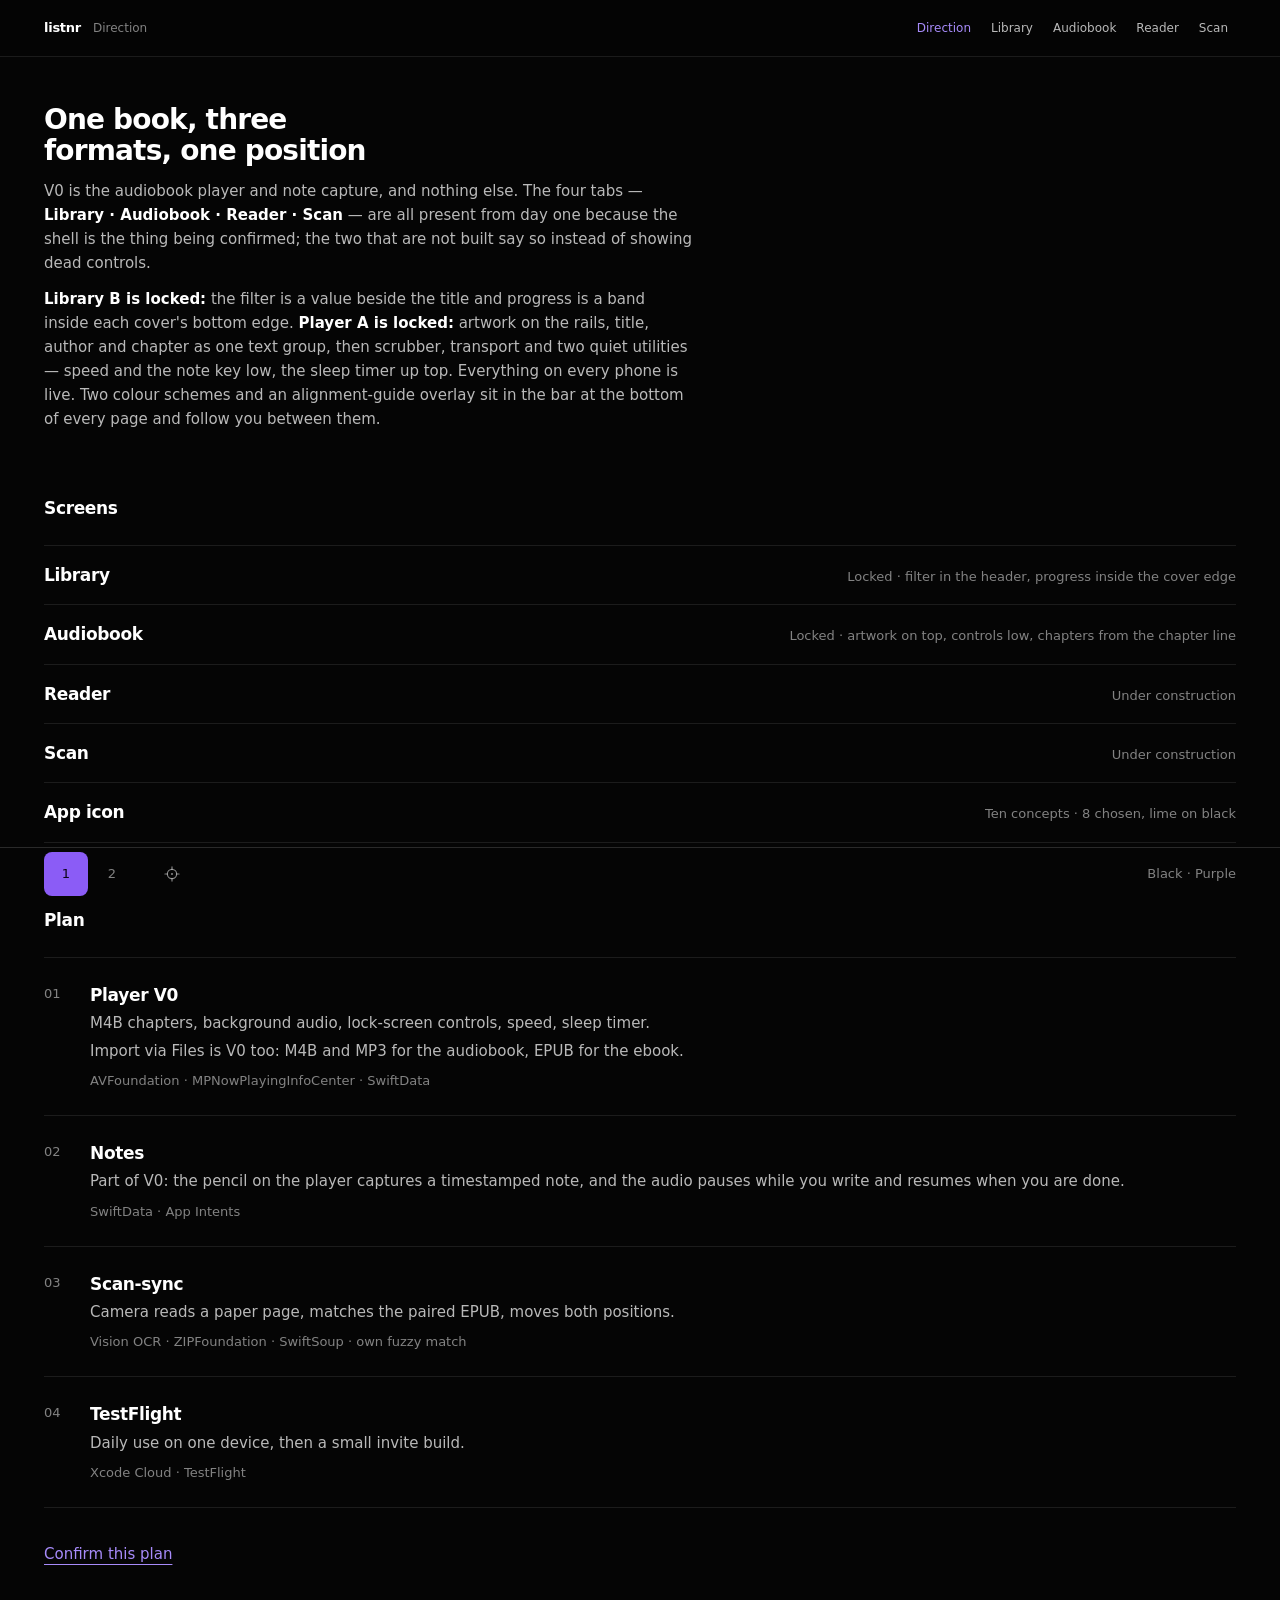
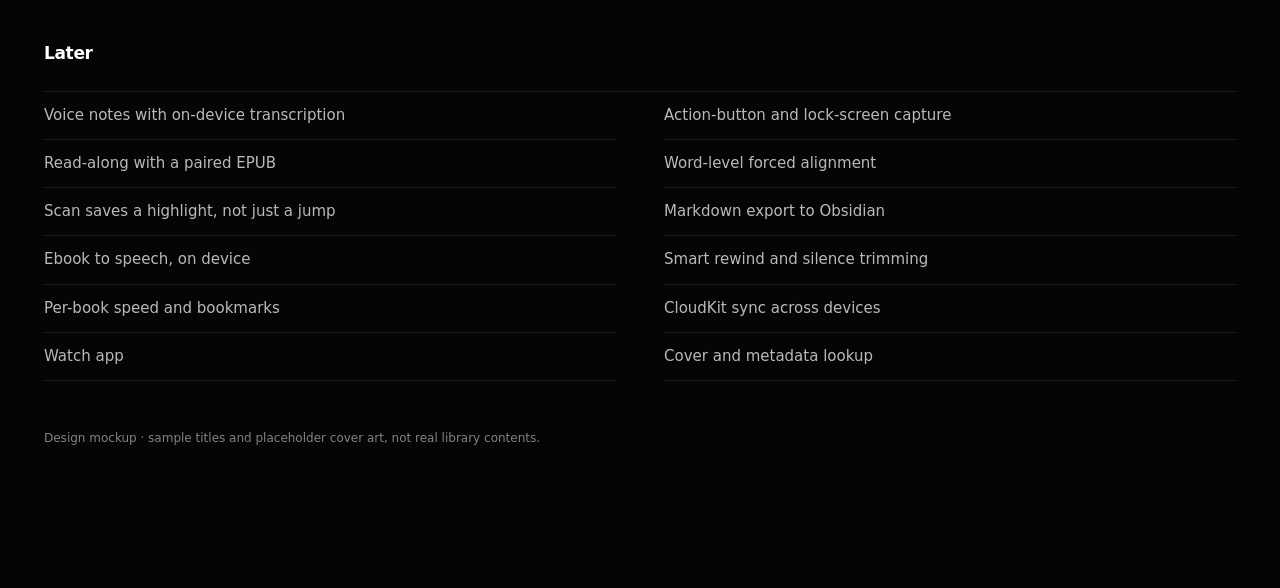
==== docs/mockups/index.html @ d5896418 "Merge pull request #3 from luisKisters/t3code/brainstorm-book-cover Add Listnr open-book app icon an" ====
<!DOCTYPE html>
<html lang="en" data-scheme="1" data-guides="0">
<head>
<meta charset="utf-8">
<meta name="viewport" content="width=device-width, initial-scale=1, viewport-fit=cover">
<meta name="theme-color" content="#050505">
<link rel="icon" href="favicon.svg">
<title>Listnr — Direction</title>
<link rel="stylesheet" href="kit.css">
</head>
<body>
<header class="pg-head"></header>

<div class="pg-intro">
  <h1>One book, three formats, one position</h1>
  <p>
    V0 is the audiobook player and note capture, and nothing else. The four tabs —
    <strong>Library · Audiobook · Reader · Scan</strong> — are all present from day one because the
    shell is the thing being confirmed; the two that are not built say so instead of showing dead
    controls.
  </p>
  <p>
    <strong>Library B is locked:</strong> the filter is a value beside the title and progress is a
    band inside each cover's bottom edge. <strong>Player A is locked:</strong> artwork on the rails,
    title, author and chapter as one text group, then scrubber, transport and two quiet utilities —
    speed and the note key low, the sleep timer up top.
    Everything on every phone is live. Two colour schemes and an alignment-guide overlay sit in the
    bar at the bottom of every page and follow you between them.
  </p>
</div>

<div class="pg-sect">
  <h2 class="pg-h">Screens</h2>
  <nav class="linklist">
    <a href="library.html"><b>Library</b><span>Locked · filter in the header, progress inside the cover edge</span></a>
    <a href="audiobook.html"><b>Audiobook</b><span>Locked · artwork on top, controls low, chapters from the chapter line</span></a>
    <a href="reader.html"><b>Reader</b><span>Under construction</span></a>
    <a href="scan.html"><b>Scan</b><span>Under construction</span></a>
    <a href="icon.html"><b>App icon</b><span>Ten concepts · 8 chosen, lime on black</span></a>
  </nav>
</div>

<div class="pg-sect">
  <h2 class="pg-h">Plan</h2>
  <ol class="plan">
    <li><span class="n">01</span><div>
      <h3>Player V0</h3>
      <p>M4B chapters, background audio, lock-screen controls, speed, sleep timer.</p>
      <p>Import via Files is V0 too: M4B and MP3 for the audiobook, EPUB for the ebook.</p>
      <p class="k">AVFoundation · MPNowPlayingInfoCenter · SwiftData</p>
    </div></li>
    <li><span class="n">02</span><div>
      <h3>Notes</h3>
      <p>Part of V0: the pencil on the player captures a timestamped note, and the audio pauses while you write and resumes when you are done.</p>
      <p class="k">SwiftData · App Intents</p>
    </div></li>
    <li><span class="n">03</span><div>
      <h3>Scan-sync</h3>
      <p>Camera reads a paper page, matches the paired EPUB, moves both positions.</p>
      <p class="k">Vision OCR · ZIPFoundation · SwiftSoup · own fuzzy match</p>
    </div></li>
    <li><span class="n">04</span><div>
      <h3>TestFlight</h3>
      <p>Daily use on one device, then a small invite build.</p>
      <p class="k">Xcode Cloud · TestFlight</p>
    </div></li>
  </ol>
  <p style="margin-top:24px"><button class="quiet-act" type="button" id="confirm" aria-pressed="false"><span>Confirm this plan</span></button></p>
</div>

<div class="pg-sect">
  <h2 class="pg-h">Later</h2>
  <ul class="later">
    <li>Voice notes with on-device transcription</li>
    <li>Action-button and lock-screen capture</li>
    <li>Read-along with a paired EPUB</li>
    <li>Word-level forced alignment</li>
    <li>Scan saves a highlight, not just a jump</li>
    <li>Markdown export to Obsidian</li>
    <li>Ebook to speech, on device</li>
    <li>Smart rewind and silence trimming</li>
    <li>Per-book speed and bookmarks</li>
    <li>CloudKit sync across devices</li>
    <li>Watch app</li>
    <li>Cover and metadata lookup</li>
  </ul>
</div>

<p class="colophon">Design mockup · sample titles and placeholder cover art, not real library contents.</p>

<script src="app.js"></script>
<script>
AB.chrome('index.html', 'Direction');
(function () {
  var btn = document.getElementById('confirm');
  btn.addEventListener('click', function () {
    if (btn.getAttribute('aria-pressed') === 'true') return;
    btn.setAttribute('aria-pressed', 'true');
    btn.innerHTML = AB.IC.check + '<span>Plan confirmed</span>';
  });
})();
</script>
</body>
</html>
---- docs/mockups/kit.css ----
/* ═══════════════════════════════════════════════════════════════════════════
   LISTNR · shared kit for the locked design
   ---------------------------------------------------------------------------
   THREE RULES THIS SET IS BUILT ON

   1. ONE INSET. Everything inside a phone starts at --ins and ends at --ins.
      A row, a cover, a scrubber, a tab bar: same two vertical rails. Turn the
      guides on and any element that misses them is a bug, not a style.

   2. NOTHING IS BOXED. No badges, no pills, no caption labels. Metadata is
      plain text at the quiet ink level. Emphasis comes from weight and colour,
      never from a container.

   3. COLOUR IS ONE VARIABLE. Two numbered schemes resolve through the same
      variable set; nothing below hard-codes a colour except the guide red,
      which is a development overlay and never ships.
   ═══════════════════════════════════════════════════════════════════════════ */

/* ---- 1 · BLACK · PURPLE (default) ---------------------------------------- */
html[data-scheme="1"]{
  --bg:#050505; --raise:#0d0d0d; --raise-2:#161418;
  --ink:#ffffff; --ink-2:rgba(255,255,255,.72); --ink-3:rgba(255,255,255,.50);
  --line:rgba(255,255,255,.15); --line-2:rgba(255,255,255,.09);
  --accent:#8b5cf6; --on-accent:#0c0518; --accent-ink:#a78bfa;
  --cov-1:#1c1730; --cov-2:#241f2c; --cov-3:#14131b; --cov-4:#2a2438; --cov-5:#1e1b23;
  --scheme-name:"Black · Purple";
}
/* ---- 2 · BLACK · NEON GREEN ---------------------------------------------- */
html[data-scheme="2"]{
  --bg:#050505; --raise:#0d0d0d; --raise-2:#151515;
  --ink:#ffffff; --ink-2:rgba(255,255,255,.72); --ink-3:rgba(255,255,255,.50);
  --line:rgba(255,255,255,.15); --line-2:rgba(255,255,255,.09);
  --accent:#2bff3e; --on-accent:#031306; --accent-ink:#2bff3e;
  --cov-1:#151a15; --cov-2:#1d1f1c; --cov-3:#121412; --cov-4:#232522; --cov-5:#1a1c19;
  --scheme-name:"Black · Neon";
}

:root{
  /* spacing scale — the player's rhythm is built from these and nothing else */
  --s1:4px; --s2:8px; --s3:12px; --s4:16px; --s5:24px;
  --s6:32px; --s7:48px; --s8:64px;
  /* type scale */
  --t-xs:12px; --t-sm:13px; --t-md:15px; --t-lg:17px; --t-xl:21px; --t-2xl:28px;

  --ui:-apple-system,BlinkMacSystemFont,'SF Pro Text',system-ui,'Helvetica Neue',sans-serif;
  --gut:clamp(16px,4vw,44px);
  --bar:52px;

  /* ---- the rails ---- */
  --ins:20px;          /* the one horizontal inset inside every phone   */
  --cov:64px;          /* THE cover column — one width for every row    */
  --tab-h:50px;        /* tab bar                                       */
  --home-h:12px;       /* home indicator strip                          */

  --guide:rgba(255,64,64,.62);
  --guide-2:rgba(255,64,64,.34);
}

*,*::before,*::after{box-sizing:border-box;}

html{
  background:var(--bg);
  -webkit-text-size-adjust:100%;
  scrollbar-color:var(--line) var(--bg);
  transition:background 180ms linear;
}
::selection{background:var(--accent);color:var(--on-accent);}
::-webkit-scrollbar{width:10px;height:10px;}
::-webkit-scrollbar-track{background:var(--bg);}
::-webkit-scrollbar-thumb{background:var(--line);border-radius:6px;}

body{
  margin:0;
  font-family:var(--ui);
  font-size:var(--t-md);
  line-height:1.55;
  color:var(--ink);
  background:var(--bg);
  -webkit-font-smoothing:antialiased;
  overflow-x:hidden;
  padding-bottom:calc(var(--bar) + env(safe-area-inset-bottom) + var(--s5));
}

h1,h2,h3,p,ul,ol{margin:0;}
ul,ol{padding:0;list-style:none;}

:where(a,button,input):focus-visible{
  outline:2px solid var(--accent-ink);
  outline-offset:3px;
  border-radius:2px;
}

/* ═══ PAGE CHROME ═════════════════════════════════════════════════════════ */

.pg-head{
  position:sticky;top:0;z-index:60;
  display:flex;align-items:baseline;gap:var(--s3);flex-wrap:wrap;
  padding:var(--s3) var(--gut);
  background:rgba(5,5,5,.9);
  backdrop-filter:blur(18px);
  border-bottom:1px solid var(--line-2);
}
.pg-head__brand{font-size:var(--t-sm);font-weight:600;letter-spacing:-.02em;}
.pg-head__note{font-size:var(--t-xs);color:var(--ink-3);}
.pg-head__nav{display:flex;gap:var(--s1);flex-wrap:wrap;margin-left:auto;}
.pg-head__nav a{
  font-size:var(--t-xs);color:var(--ink-2);text-decoration:none;
  padding:6px 8px;border-radius:7px;min-height:32px;
  display:inline-flex;align-items:center;
  transition:color 160ms ease,background 160ms ease;
}
.pg-head__nav a:hover{color:var(--ink);background:var(--raise);}
.pg-head__nav a[aria-current="page"]{color:var(--accent-ink);}

.pg-intro{max-width:1400px;margin:0 auto;padding:var(--s7) var(--gut) 0;}
.pg-intro h1{font-size:var(--t-2xl);font-weight:600;letter-spacing:-.03em;line-height:1.1;text-wrap:balance;max-width:20ch;}
.pg-intro p{font-size:var(--t-md);line-height:1.6;color:var(--ink-2);max-width:68ch;margin-top:var(--s3);}
.pg-intro p strong{color:var(--ink);font-weight:600;}
.pg-intro code{font-size:var(--t-sm);color:var(--accent-ink);}

.pg-sect{max-width:1400px;margin:0 auto;padding:var(--s8) var(--gut) 0;}
.pg-sect:last-child{padding-bottom:var(--s8);}
.pg-h{font-size:var(--t-lg);font-weight:600;letter-spacing:-.02em;margin-bottom:var(--s3);}

/* the panel row — reader and scan still show a labelled phone */
.pg-row{display:flex;flex-wrap:wrap;gap:var(--s7) var(--s6);margin-top:var(--s5);align-items:flex-start;}
.pg-var{flex:1 1 380px;min-width:0;max-width:430px;display:flex;flex-direction:column;gap:var(--s3);}
.pg-var__head{display:flex;align-items:baseline;gap:var(--s2);}
.pg-var__name{font-size:var(--t-md);font-weight:600;letter-spacing:-.015em;}
.pg-var__why{font-size:var(--t-sm);line-height:1.6;color:var(--ink-2);}
.pg-var__why b{color:var(--ink);font-weight:600;}

/* the locked screens show one phone, centred, and nothing beside it */
.pg-one{max-width:430px;margin:var(--s7) auto 0;}

/* ═══ THE PHONE ═══════════════════════════════════════════════════════════ */

/* the frame's height comes from its aspect ratio alone: the screen is
   absolutely placed inside it, so nothing the app renders can stretch it and
   every internal flex column gets a definite height to scroll inside. */
.phone{
  position:relative;width:100%;max-width:390px;margin-inline:auto;aspect-ratio:390/844;
  border:1px solid var(--line);border-radius:38px;
  background:var(--raise);
  transition:background 180ms linear,border-color 180ms linear;
}
.ios{
  position:absolute;inset:6px;border-radius:32px;
  background:var(--bg);overflow:hidden;
  color:var(--ink);display:flex;flex-direction:column;
  font-size:15px;line-height:1.35;
  container-type:size;
  -webkit-user-select:none;user-select:none;
  transition:background 180ms linear;
}
.ios button{font:inherit;color:inherit;background:none;border:0;padding:0;cursor:pointer;text-align:left;}
.ios [hidden]{display:none!important;}

.notch{position:absolute;top:8px;left:50%;transform:translateX(-50%);
  width:96px;height:22px;border-radius:13px;background:var(--raise-2);z-index:3;}
.stat{position:absolute;top:13px;left:var(--ins);right:var(--ins);z-index:3;
  display:flex;align-items:center;justify-content:space-between;}
.stat b{font-size:13px;font-weight:600;font-variant-numeric:tabular-nums;letter-spacing:-.01em;}
.stat i{display:block;width:15px;height:15px;color:var(--ink-2);}
.stat span{display:flex;align-items:center;gap:5px;}
.stat svg{width:15px;height:15px;display:block;}

.screen{
  flex:1;min-height:0;display:flex;flex-direction:column;
  padding:46px var(--ins) 0;overflow:hidden;
}

.scroll{flex:1;min-height:0;overflow-y:auto;overscroll-behavior:contain;-webkit-overflow-scrolling:touch;}
.scroll::-webkit-scrollbar{width:0;}

.tabbar{
  flex:none;display:flex;align-items:stretch;
  height:var(--tab-h);margin-inline:var(--ins);
  border-top:1px solid var(--line-2);
}
.tabbar button{
  flex:1 1 0;min-width:0;display:flex;align-items:center;justify-content:center;
  color:var(--ink-3);transition:color 160ms ease;
}
.tabbar button:hover{color:var(--ink-2);}
.tabbar button[aria-current="true"]{color:var(--accent-ink);}
.tabbar svg{width:23px;height:23px;display:block;}
.homebar{flex:none;height:var(--home-h);display:flex;align-items:center;justify-content:center;}
.homebar i{display:block;width:112px;height:4px;border-radius:2px;background:var(--line);}

/* ═══ IN-PHONE PARTS ══════════════════════════════════════════════════════ */

.h1{font-size:30px;font-weight:700;letter-spacing:-.035em;line-height:1.06;flex:none;}
.titlerow{display:flex;align-items:center;justify-content:space-between;gap:var(--s3);flex:none;}

.search{
  margin-top:var(--s3);flex:none;height:36px;border-radius:9px;
  background:var(--raise-2);display:flex;align-items:center;gap:7px;padding-inline:9px;
  transition:background 180ms linear;
}
.search svg{width:15px;height:15px;color:var(--ink-3);flex:none;}
.search input{
  font:inherit;font-size:14px;color:var(--ink);background:none;border:0;outline:none;
  min-width:0;flex:1;padding:0;-webkit-user-select:text;user-select:text;
  caret-color:var(--accent-ink);
}
.search input::placeholder{color:var(--ink-3);}

.sect{
  font-size:11px;font-weight:600;letter-spacing:.1em;text-transform:uppercase;
  color:var(--ink-3);margin-top:var(--s5);margin-bottom:var(--s1);flex:none;
}

/* header dropdown: a value plus a caret, nothing drawn around it */
.drop{display:inline-flex;align-items:center;gap:5px;font-size:14px;color:var(--ink-2);
  min-height:34px;transition:color 160ms ease;}
.drop:hover{color:var(--ink);}
.drop svg{width:12px;height:12px;display:block;}
.drop[aria-expanded="true"]{color:var(--ink);}
/* the filter value keeps its place; the one action ends on the right rail */
.titlerow__acts{display:flex;align-items:center;gap:var(--s1);flex:none;}
.ios .add{display:flex;align-items:center;justify-content:flex-end;
  width:44px;height:44px;margin-block:-5px;padding-right:12px;margin-right:-12px;
  color:var(--ink-2);transition:color 160ms ease;}
.ios .add:hover{color:var(--ink);}
.ios .add[aria-expanded="true"]{color:var(--accent-ink);}
.add svg{width:20px;height:20px;display:block;}

.menu{flex:none;margin-top:var(--s2);border-top:1px solid var(--line-2);}
.menu button{
  display:flex;align-items:center;justify-content:space-between;width:100%;
  font-size:14px;color:var(--ink-2);min-height:40px;
  border-bottom:1px solid var(--line-2);
  transition:color 160ms ease;
}
.menu button:hover{color:var(--ink);}
.menu button[aria-pressed="true"]{color:var(--ink);font-weight:600;}
.menu svg{width:14px;height:14px;flex:none;color:var(--accent-ink);}

/* ---- covers ---- */
.cover{position:relative;flex:none;aspect-ratio:1;border-radius:10px;overflow:hidden;
  background:var(--cov-1);border:1px solid var(--line-2);}
.cover.c1{background:var(--cov-1);} .cover.c2{background:var(--cov-2);}
.cover.c3{background:var(--cov-3);} .cover.c4{background:var(--cov-4);}
.cover.c5{background:var(--cov-5);}
.cover img{display:block;width:100%;height:100%;object-fit:cover;border-radius:inherit;}
/* the progress line rides inside the cover's own bottom edge */
.cover .inline-p{position:absolute;left:0;right:0;bottom:0;height:5px;
  box-sizing:border-box;border-top:1px solid var(--ink-3);background:rgba(0,0,0,.62);}
.cover .inline-p i{position:absolute;inset:0 auto 0 0;background:var(--accent);}

/* ---- resume row ---- */
.ios .now{display:grid;grid-template-columns:var(--cov) minmax(0,1fr);
  column-gap:14px;width:100%;flex:none;padding:var(--s3) 0;}
.now .cover{width:var(--cov);height:var(--cov);}
.now-x{min-width:0;display:flex;flex-direction:column;justify-content:center;}
.now-t{display:block;font-size:16px;font-weight:600;letter-spacing:-.015em;line-height:20px;
  white-space:nowrap;overflow:hidden;text-overflow:ellipsis;}
.now-a{display:block;font-size:12px;color:var(--ink-2);line-height:16px;
  white-space:nowrap;overflow:hidden;text-overflow:ellipsis;}
.now-m{display:flex;justify-content:space-between;gap:var(--s2);font-size:11.5px;color:var(--ink-3);
  margin-top:6px;font-variant-numeric:tabular-nums;}

/* ---- list rows ---- */
/* `.ios button{padding:0}` is more specific than a bare class, so the row's
   own breathing room has to be claimed at the same weight */
.ios .book{
  display:grid;grid-template-columns:var(--cov) minmax(0,1fr);
  column-gap:14px;width:100%;padding:var(--s3) 0;
  transition:opacity 160ms ease;
}
.book .cover{width:var(--cov);height:var(--cov);}
.book-x{min-width:0;align-self:center;display:block;}
.book-t{display:block;font-size:14px;font-weight:600;letter-spacing:-.01em;line-height:18px;
  white-space:nowrap;overflow:hidden;text-overflow:ellipsis;}
.book-a{display:block;font-size:12px;color:var(--ink-2);line-height:16px;
  white-space:nowrap;overflow:hidden;text-overflow:ellipsis;}
.book-f{display:block;font-size:11.5px;color:var(--ink-3);line-height:16px;margin-top:var(--s1);
  font-variant-numeric:tabular-nums;white-space:nowrap;overflow:hidden;text-overflow:ellipsis;}
.book[data-state="new"]{opacity:.66;}

.empty{font-size:13px;color:var(--ink-3);padding-block:18px;}

/* ═══ THE PLAYER ══════════════════════════════════════════════════════════
   Five groups down the screen, separated by the scale and nothing else:

     pl-top        the way out, what this book is, and the sleep timer
     --s5          ────────────────────────────────────
     pl-cover      artwork, inset rail to inset rail
     --s6          ────────────────────────────────────
     pl-id         title / author / chapter, one tight text group
     gap (≥ --s6)  the flexible air that pushes the controls low
     timeline      scrubber, elapsed left and remaining right
     --s5          ────────────────────────────────────
     transport     prev · 15 · play · 30 · next
     --s6          ────────────────────────────────────
     util          1.0× and the note key, on the rails
     --s5          ──────────────────────── to the tab bar
   ═════════════════════════════════════════════════════════════════════════ */

.screen--player{padding-bottom:var(--s5);}

.pl-top{display:grid;grid-template-columns:1fr auto 1fr;align-items:center;
  flex:none;color:var(--ink-2);height:32px;}
.pl-top button{display:flex;align-items:center;height:44px;margin-block:-6px;
  transition:color 160ms ease;}
.pl-top button:hover{color:var(--ink);}
.pl-top svg{width:20px;height:20px;display:block;}
/* the two keys sit on the rails: the tap target overhangs, the negative margin
   gives it back, so the glyph edge lands on the inset itself. Scoped through
   `.ios` because `.ios button{padding:0}` outranks a bare class. */
.ios .pl-back{justify-self:start;justify-content:center;width:44px;margin-inline:-13px;}
.ios .pl-sleep{justify-self:end;justify-content:flex-end;gap:6px;
  min-width:44px;padding-right:12px;margin-right:-13px;}
/* minutes left, and the note count: numbers, never badges — the same quiet ink
   as any other metadata on the screen */
.pl-sleep .n,.u-note .n{font-size:12px;line-height:1;color:var(--ink-3);
  font-variant-numeric:tabular-nums;transition:color 160ms ease;}
.pl-sleep:hover .n,.u-note:hover .n{color:var(--ink-2);}
.pl-top .pl-top__c{justify-self:center;text-align:center;
  font-size:11px;letter-spacing:.1em;text-transform:uppercase;color:var(--ink-3);
  min-width:0;overflow:hidden;text-overflow:ellipsis;white-space:nowrap;}

/* the big cover spans inset to inset, so its edges are the rails */
.pl-cover{width:100%;border-radius:12px;margin-top:var(--s5);flex:0 1 auto;min-height:0;}
/* the artwork is dimmed with a scrim so light covers never glare at night;
   the identity text stays outside the image */
.pl-cover .scrim{position:absolute;inset:0;border-radius:inherit;background:
  linear-gradient(180deg, rgba(5,5,5,.20) 0%, rgba(5,5,5,.02) 34%, rgba(5,5,5,.42) 100%);}

/* ---- chapter wheel: the iOS time-picker drum, in the cover's exact box ---- */
.wheelbox{flex:0 1 auto;min-height:0;position:relative;width:100%;aspect-ratio:1;margin-top:var(--s5);
  border-radius:12px;overflow:hidden;border:1px solid var(--line-2);background:var(--raise);}
.wheel{height:100%;overflow-y:auto;overscroll-behavior:contain;scroll-snap-type:y mandatory;
  -webkit-mask-image:linear-gradient(180deg,transparent 0,#000 30%,#000 70%,transparent 100%);
          mask-image:linear-gradient(180deg,transparent 0,#000 30%,#000 70%,transparent 100%);}
.wheel::before,.wheel::after{content:"";display:block;height:calc(50% - 18px);}
.wheel button{display:flex;align-items:center;justify-content:center;width:100%;height:36px;
  scroll-snap-align:center;font-size:16px;color:var(--ink-3);
  padding-inline:var(--s4);white-space:nowrap;overflow:hidden;text-overflow:ellipsis;
  transition:color 120ms ease;}
.wheel button:hover{color:var(--ink-2);}
.wheel button[aria-current="true"]{color:var(--ink);font-weight:600;}
.wheel-sel{position:absolute;left:var(--s3);right:var(--s3);top:50%;height:36px;transform:translateY(-50%);
  border-top:1px solid var(--line-2);border-bottom:1px solid var(--line-2);pointer-events:none;}

/* ---- identity: title, author, chapter — one text group, tight inside ----- */
.pl-id{flex:none;margin-top:var(--s6);}
.pl-t{font-size:21px;font-weight:700;letter-spacing:-.03em;line-height:1.2;
  display:-webkit-box;-webkit-line-clamp:2;-webkit-box-orient:vertical;overflow:hidden;}
.pl-a{font-size:13px;color:var(--ink-2);line-height:1.35;margin-top:var(--s1);
  white-space:nowrap;overflow:hidden;text-overflow:ellipsis;}
/* the one place chapters open from */
.pl-ch{display:block;width:100%;font-size:13px;font-weight:500;color:var(--ink);line-height:1.35;
  margin-top:var(--s2);white-space:nowrap;overflow:hidden;text-overflow:ellipsis;
  transition:color 160ms ease;}
.pl-ch:hover{color:var(--accent-ink);}
.pl-ch[aria-expanded="true"]{color:var(--accent-ink);}

/* the one flexible spacer: it holds the controls at the bottom of the thumb.
   It grows into whatever is left and gives its room back before anything else
   has to, so the sleep sheet and a short frame both land inside the screen. */
.gap{display:block;flex:1 1 var(--s6);min-height:var(--s6);}

.timeline{height:22px;position:relative;flex:none;display:flex;align-items:center;
  cursor:pointer;touch-action:none;}
.tl-track{position:absolute;left:0;right:0;top:10px;height:2px;border-radius:1px;background:var(--line-2);}
.tl-fill{position:absolute;left:0;top:10px;height:2px;border-radius:1px;background:var(--accent-ink);}
.tl-knob{position:absolute;top:11px;width:10px;height:10px;margin:-5px 0 0 -5px;border-radius:50%;
  background:var(--accent-ink);}
/* one quiet line: elapsed on the left rail, remaining on the right */
.times{display:flex;align-items:baseline;justify-content:space-between;gap:var(--s2);
  font-size:11.5px;color:var(--ink-3);margin-top:var(--s1);font-variant-numeric:tabular-nums;}

.transport{display:flex;align-items:center;justify-content:space-between;flex:none;
  color:var(--ink-2);margin-top:var(--s5);}
.transport button{flex:1 1 0;min-width:0;max-width:56px;height:48px;
  display:flex;align-items:center;justify-content:center;transition:color 160ms ease;}
.transport button:hover{color:var(--ink);}
.transport svg{width:25px;height:25px;display:block;}
.transport .skip svg{width:21px;height:21px;}
.transport .play{flex:0 0 64px;max-width:64px;width:64px;height:64px;border-radius:50%;
  background:var(--accent);color:var(--on-accent);
  transition:opacity 160ms ease,background 180ms linear;}
.transport .play:hover{opacity:.88;color:var(--on-accent);}
.transport .play svg{width:26px;height:26px;}

/* two quiet utilities, one on each rail. No word labels: the value is the label.
   The note key is here, not up top: this is where the thumb already rests. */
.util{display:flex;align-items:center;justify-content:space-between;flex:none;
  color:var(--ink-2);margin-top:var(--s6);}
.util button{display:flex;align-items:center;justify-content:center;gap:6px;
  min-width:44px;height:44px;margin-block:-6px;transition:color 160ms ease;}
.util button:first-child{justify-content:flex-start;margin-left:-10px;padding-left:10px;}
.util button:last-child{justify-content:flex-end;margin-right:-10px;padding-right:10px;}
.util button:hover{color:var(--ink);}
.util button[aria-expanded="true"]{color:var(--accent-ink);}
.util svg{width:19px;height:19px;display:block;}
.util .u-v{font-size:14px;font-weight:600;letter-spacing:-.02em;color:var(--ink);
  line-height:19px;font-variant-numeric:tabular-nums;}

/* the sleep sheet pushes the layout, it never floats over it */
.inline{flex:none;border-top:1px solid var(--line-2);margin-top:var(--s3);}
.inline__opts{display:flex;align-items:center;justify-content:space-between;gap:6px;}
.inline__opts button{font-size:14px;color:var(--ink-3);min-height:44px;padding-inline:2px;
  font-variant-numeric:tabular-nums;transition:color 160ms ease;}
.inline__opts button:hover{color:var(--ink-2);}
.inline__opts button[aria-pressed="true"]{color:var(--ink);font-weight:600;}

/* ═══ THE NOTE SHEET ══════════════════════════════════════════════════════
   Capture belongs to the player, so it rises inside the same frame instead of
   taking the screen away. Same one inset as everything else: the timestamp
   starts on the left rail, the chapter and Save end on the right one. */
.sheet-scrim{position:absolute;inset:0;z-index:5;background:rgba(5,5,5,.66);}
.sheet{
  position:absolute;left:0;right:0;bottom:0;z-index:6;
  max-height:82%;display:flex;flex-direction:column;
  padding:var(--s2) var(--ins) var(--s5);
  background:var(--raise);border-top:1px solid var(--line);
  border-radius:20px 20px 0 0;
}
.sheet-grab{display:block;flex:none;width:36px;height:4px;border-radius:2px;
  background:var(--line);margin:0 auto var(--s4);}

.note-head{display:flex;align-items:center;justify-content:space-between;gap:var(--s3);flex:none;}
/* the pause mark says why the number is standing still */
.note-at{display:flex;align-items:center;gap:6px;flex:none;
  font-size:13px;font-weight:600;letter-spacing:-.01em;color:var(--ink);
  font-variant-numeric:tabular-nums;}
.note-at svg{width:11px;height:11px;display:block;color:var(--ink-3);flex:none;}
.note-ch{font-size:12px;color:var(--ink-3);text-align:right;
  min-width:0;overflow:hidden;text-overflow:ellipsis;white-space:nowrap;}

/* no box: the caret is the whole invitation */
.note-in{
  display:block;width:100%;flex:none;margin-top:var(--s3);
  min-height:76px;max-height:34vh;resize:none;
  font:inherit;font-size:15px;line-height:1.5;color:var(--ink);
  background:none;border:0;padding:0;outline:none;
  caret-color:var(--accent-ink);
  -webkit-user-select:text;user-select:text;
}
.note-in::selection{background:var(--accent);color:var(--on-accent);}

.note-acts{display:flex;align-items:center;justify-content:space-between;flex:none;margin-top:var(--s4);}
.note-acts button{min-height:44px;font-size:15px;transition:color 160ms ease;}
/* scoped through `.ios` so these beat `.ios button{color:inherit}` */
.ios .note-cancel{color:var(--ink-3);}
.ios .note-cancel:hover{color:var(--ink-2);}
.ios .note-save{color:var(--accent-ink);font-weight:600;}
.ios .note-save:hover{opacity:.82;}
/* nothing to save yet: the action drops to the quiet ink and loses its weight */
.ios .note-save[disabled]{color:var(--ink-3);font-weight:400;cursor:default;opacity:1;}

/* what is already written, newest at the top */
.note-list{flex:1 1 auto;min-height:0;overflow-y:auto;overscroll-behavior:contain;
  margin-top:var(--s5);border-top:1px solid var(--line-2);}
.note-list::-webkit-scrollbar{width:0;}
.ios .note-row{display:grid;grid-template-columns:auto minmax(0,1fr);column-gap:var(--s3);
  align-items:baseline;width:100%;padding:var(--s3) 0;border-bottom:1px solid var(--line-2);}
.note-row:last-child{border-bottom:0;}
.note-t{font-size:12px;color:var(--ink-3);font-variant-numeric:tabular-nums;}
.note-x{font-size:13px;color:var(--ink-2);line-height:1.35;
  white-space:nowrap;overflow:hidden;text-overflow:ellipsis;}

/* ═══ THE IMPORT SHEET ════════════════════════════════════════════════════
   The note sheet's shell and rise, reused: two sources, the read, and what the
   file turned out to say. Same one inset, so every line starts on the rail. */
.imp-list{flex:none;border-top:1px solid var(--line-2);}
.ios .imp-row{display:flex;align-items:baseline;justify-content:space-between;
  gap:var(--s4);width:100%;min-height:56px;padding:var(--s4) 0;
  border-bottom:1px solid var(--line-2);}
.imp-row:last-child{border-bottom:0;}
.imp-l{font-size:16px;color:var(--ink);letter-spacing:-.01em;}
.imp-k{font-size:12px;color:var(--ink-3);white-space:nowrap;}

/* the read: the file that was picked, and a hairline that fills once */
.imp-read{flex:none;padding-block:var(--s4) var(--s5);}
.imp-file{display:block;font-size:14px;color:var(--ink-2);
  white-space:nowrap;overflow:hidden;text-overflow:ellipsis;}
.imp-bar{display:block;position:relative;height:1px;margin-top:var(--s4);
  background:var(--line-2);overflow:hidden;}
.imp-bar i{position:absolute;inset:0 auto 0 0;width:100%;background:var(--accent-ink);
  transform-origin:left center;}
@media (prefers-reduced-motion:no-preference){
  .imp-bar i{animation:imp-fill 1200ms cubic-bezier(.33,.72,.42,1) both;}
}
@keyframes imp-fill{from{transform:scaleX(0);}to{transform:scaleX(1);}}

/* what the file says: plain lines, nothing drawn around them */
.imp-meta{flex:none;padding-block:var(--s2) 0;}
.imp-t{font-size:19px;font-weight:700;letter-spacing:-.025em;line-height:1.25;color:var(--ink);}
.imp-m{font-size:13px;color:var(--ink-2);line-height:1.45;margin-top:var(--s1);}
.imp-m:last-child{color:var(--ink-3);font-variant-numeric:tabular-nums;}
.imp-note{font-size:15px;color:var(--ink-2);line-height:1.45;}

.imp-acts{display:flex;align-items:center;justify-content:space-between;flex:none;
  margin-top:var(--s5);}
.imp-acts button{min-height:44px;font-size:15px;transition:color 160ms ease,opacity 160ms ease;}
.ios .imp-cancel{color:var(--ink-3);}
.ios .imp-cancel:hover{color:var(--ink-2);}
.ios .imp-add{color:var(--accent-ink);font-weight:600;}
.ios .imp-add:hover{opacity:.82;}

/* one authored moment: the sheet rises, the player dims behind it */
@media (prefers-reduced-motion:no-preference){
  .sheet{animation:sheet-rise 280ms cubic-bezier(.22,.61,.36,1) both;}
  .sheet-scrim{animation:sheet-dim 280ms linear both;}
}
/* a sheet that is already up does not rise again when its contents change */
.sheet.sheet--rest,.sheet-scrim.sheet--rest{animation:none;}
@keyframes sheet-rise{from{transform:translateY(100%);}to{transform:none;}}
@keyframes sheet-dim{from{opacity:0;}to{opacity:1;}}

/* short frames — an old 4-inch phone. The scale steps down one notch before
   anything is crushed, and below the height where a rail-wide square cover can
   exist at all the artwork leaves rather than becoming a letterbox. */
@container (max-height:720px){
  .pl-cover,.wheelbox{margin-top:var(--s4);}
  .pl-id{margin-top:var(--s5);}
  .gap{flex-basis:var(--s5);min-height:var(--s5);}
  .transport{margin-top:var(--s4);}
  .util{margin-top:var(--s5);}
  .screen--player{padding-bottom:var(--s4);}
}
@container (max-height:640px){
  .pl-cover{display:none;}
  .wheelbox{aspect-ratio:auto;flex:1 1 auto;min-height:120px;}
}

/* ═══ THE SCAN SCREEN ═════════════════════════════════════════════════════
   One screen, five phases, one box. The viewfinder keeps its box until the
   screen runs out of room for what the phase has to say, and then gives way
   before the text does — the same order the player's cover follows. Pointing
   and reading never move it; only a result, which has earned the room.

     sc-of      what the scan is matched against
     --s5       ────────────────────────────────────
     sc-view    the camera, inset rail to inset rail
     gap        the flexible air
     sc-body    what the phase has to say, or the shutter when it has nothing
     sc-acts    the one confirmation, on the rails
   ═════════════════════════════════════════════════════════════════════════ */
.screen--scan{padding-bottom:var(--s5);}

.sc-of{flex:none;height:32px;line-height:32px;font-size:13px;color:var(--ink-3);
  white-space:nowrap;overflow:hidden;text-overflow:ellipsis;}

/* the camera stands in as a dark box with a bracket frame — never a photo,
   because a photo would promise a fidelity the mockup does not have */
.sc-view{position:relative;flex:0 1 auto;min-height:0;width:100%;aspect-ratio:3/4;
  margin-top:var(--s5);border-radius:12px;overflow:hidden;
  background:var(--raise);border:1px solid var(--line-2);
  transition:background 180ms linear,border-color 180ms linear;}
/* frozen: the frame stops being live and drops back to the ground colour */
.sc-view[data-live="false"]{background:var(--bg);}
.sc-view[data-live="false"] .sc-corner{opacity:.4;}
.sc-corner{position:absolute;width:26px;height:26px;border:0 solid var(--line);
  transition:opacity 180ms linear;}
.sc-corner.tl{top:var(--s4);left:var(--s4);border-top-width:1px;border-left-width:1px;border-top-left-radius:5px;}
.sc-corner.tr{top:var(--s4);right:var(--s4);border-top-width:1px;border-right-width:1px;border-top-right-radius:5px;}
.sc-corner.bl{bottom:var(--s4);left:var(--s4);border-bottom-width:1px;border-left-width:1px;border-bottom-left-radius:5px;}
.sc-corner.br{bottom:var(--s4);right:var(--s4);border-bottom-width:1px;border-right-width:1px;border-bottom-right-radius:5px;}

.sc-body{flex:none;margin-top:var(--s6);}

/* the one key: the same 64px disc as the play key, because it is the same
   kind of act — the single thing this screen is for */
.sc-shoot{display:flex;align-items:center;justify-content:center;}
.ios .sc-shoot button{width:64px;height:64px;border-radius:50%;
  display:flex;align-items:center;justify-content:center;
  background:var(--accent);color:var(--on-accent);
  transition:opacity 160ms ease,background 180ms linear;}
.sc-shoot button:hover{opacity:.88;}
.sc-shoot svg{width:26px;height:26px;display:block;}
.sc-hint{font-size:13px;color:var(--ink-3);text-align:center;margin-top:var(--s3);}

/* what the phase says: one plain line, and a quieter one under it */
.sc-line{font-size:15px;color:var(--ink);line-height:1.45;}
.sc-sub{font-size:13px;color:var(--ink-3);line-height:1.45;margin-top:var(--s2);}

/* the text that was read, quoted back so the guess can be judged */
.sc-quote{font-size:14px;color:var(--ink-2);line-height:1.5;
  display:-webkit-box;-webkit-line-clamp:3;-webkit-box-orient:vertical;overflow:hidden;}
/* the proposal: the second, then the chapter it falls in */
.sc-at{font-size:19px;font-weight:700;letter-spacing:-.025em;line-height:1.25;color:var(--ink);
  margin-top:var(--s4);font-variant-numeric:tabular-nums;}
.sc-ch{font-size:13px;color:var(--ink-2);line-height:1.45;margin-top:var(--s1);
  white-space:nowrap;overflow:hidden;text-overflow:ellipsis;}

/* transcription is the one thing here that knows its own fraction, so it is
   the one thing that draws one */
.sc-bar{display:block;position:relative;height:1px;margin-top:var(--s4);
  background:var(--line-2);overflow:hidden;}
.sc-bar i{position:absolute;inset:0 auto 0 0;background:var(--accent-ink);
  transition:width 400ms linear;}
.sc-prog{font-size:13px;color:var(--ink-3);line-height:1.45;margin-top:var(--s2);
  font-variant-numeric:tabular-nums;}

/* refuse left, confirm right — the note and import sheets' own rhythm */
.sc-acts{display:flex;align-items:center;justify-content:space-between;flex:none;
  margin-top:var(--s5);}
.sc-acts button{min-height:44px;font-size:15px;transition:color 160ms ease,opacity 160ms ease;}
.ios .sc-no{color:var(--ink-3);}
.ios .sc-no:hover{color:var(--ink-2);}
.ios .sc-go{color:var(--accent-ink);font-weight:600;}
.ios .sc-go:hover{opacity:.82;}

@container (max-height:720px){
  .sc-view{margin-top:var(--s4);}
  .sc-body{margin-top:var(--s5);}
  .sc-acts{margin-top:var(--s4);}
  .screen--scan{padding-bottom:var(--s4);}
}
@container (max-height:640px){
  .sc-view{aspect-ratio:auto;flex:1 1 auto;min-height:96px;}
}

/* under construction */
.uc{flex:1;display:flex;align-items:center;justify-content:center;padding-bottom:60px;}
.uc p{font-size:15px;color:var(--ink-3);text-align:center;max-width:24ch;line-height:1.5;}

/* ═══ GUIDES OVERLAY (development only) ═══════════════════════════════════ */
.guides{position:absolute;inset:0;z-index:8;pointer-events:none;display:none;}
html[data-guides="1"] .guides{display:block;}
.guides i.v{position:absolute;top:0;bottom:0;width:1px;background:var(--guide);}
.guides i.v.c{background:var(--guide-2);}
.guides i.h{position:absolute;left:0;right:0;height:1px;background:var(--guide);}

/* ═══ SCHEME + GUIDES BAR ═════════════════════════════════════════════════ */
.schemebar{
  position:fixed;left:0;right:0;bottom:0;z-index:80;
  background:var(--bg);border-top:1px solid var(--line);
  padding-bottom:env(safe-area-inset-bottom);
  transition:background 180ms linear,border-color 180ms linear;
}
.schemebar .inner{
  height:var(--bar);max-width:1400px;margin:0 auto;padding-inline:var(--gut);
  display:flex;align-items:center;gap:var(--s2);
}
.schemebar button{
  font:inherit;font-size:var(--t-sm);font-weight:500;font-variant-numeric:tabular-nums;
  min-width:44px;height:44px;padding:0;border:0;background:none;color:var(--ink-3);
  cursor:pointer;border-radius:8px;transition:color 160ms ease,background 160ms ease;
}
.schemebar button:hover{color:var(--ink);}
.schemebar .nums{display:flex;gap:2px;flex:none;}
.schemebar .nums button[aria-pressed="true"]{background:var(--accent);color:var(--on-accent);}
.schemebar .guidebtn{margin-left:var(--s2);flex:none;
  display:inline-flex;align-items:center;justify-content:center;}
.schemebar .guidebtn svg{width:18px;height:18px;display:block;}
.schemebar .guidebtn[aria-pressed="true"]{color:var(--guide);}
.schemebar .name{margin-left:auto;min-width:0;font-size:var(--t-sm);color:var(--ink-3);
  white-space:nowrap;overflow:hidden;text-overflow:ellipsis;}

/* ═══ INDEX PAGE PARTS ════════════════════════════════════════════════════ */
.linklist{border-top:1px solid var(--line-2);margin-top:var(--s5);}
.linklist a{
  display:flex;align-items:baseline;justify-content:space-between;gap:var(--s4);
  padding-block:var(--s4);border-bottom:1px solid var(--line-2);
  text-decoration:none;color:var(--ink);transition:color 160ms ease;
}
.linklist a:hover{color:var(--accent-ink);}
.linklist b{font-size:var(--t-lg);font-weight:600;letter-spacing:-.02em;}
.linklist span{font-size:var(--t-sm);color:var(--ink-3);text-align:right;}

.plan{border-top:1px solid var(--line-2);margin-top:var(--s5);}
.plan li{display:grid;grid-template-columns:34px minmax(0,1fr);gap:var(--s3);
  padding:var(--s5) 0;border-bottom:1px solid var(--line-2);}
.plan .n{font-size:var(--t-sm);font-variant-numeric:tabular-nums;color:var(--ink-3);padding-top:2px;}
.plan h3{font-size:var(--t-lg);font-weight:600;letter-spacing:-.02em;}
.plan p{font-size:var(--t-md);color:var(--ink-2);margin-top:var(--s1);}
.plan .k{font-size:var(--t-sm);color:var(--ink-3);margin-top:var(--s2);}

.later{display:grid;grid-template-columns:minmax(0,1fr);gap:0 var(--s7);
  border-top:1px solid var(--line-2);margin-top:var(--s5);}
@media (min-width:640px){ .later{grid-template-columns:repeat(2,minmax(0,1fr));} }
.later li{font-size:var(--t-md);color:var(--ink-2);padding:var(--s3) 0;
  border-bottom:1px solid var(--line-2);}

.quiet-act{
  font:inherit;font-size:var(--t-md);font-weight:500;
  display:inline-flex;align-items:center;gap:var(--s2);min-height:44px;
  padding:0;border:0;background:none;color:var(--accent-ink);cursor:pointer;
  text-decoration:underline;text-underline-offset:5px;text-decoration-thickness:1px;
  transition:opacity 160ms ease;
}
.quiet-act:hover{opacity:.75;}
.quiet-act[aria-pressed="true"]{color:var(--ink-2);text-decoration:none;cursor:default;}
.quiet-act svg{width:17px;height:17px;}

.colophon{max-width:1400px;margin:0 auto;padding:var(--s7) var(--gut) var(--s8);
  font-size:var(--t-xs);color:var(--ink-3);}

/* ═══ TOUCH STATE ═════════════════════════════════════════════════════════
   One press treatment for every tappable thing inside a phone. Opacity is the
   base, because it survives reduced motion; the play key also takes a scale,
   which does not. */
.ios .book, .ios .now, .tabbar button, .transport button,
.util button, .menu button, .inline__opts button, .wheel button,
.ios .note-row, .note-acts button, .ios .imp-row, .imp-acts button,
.pl-ch, .pl-top button, .drop, .ios .add, .sc-acts button{
  transition:opacity 120ms cubic-bezier(.22,.61,.36,1),color 160ms ease;
}
.ios .sc-shoot button{
  transition:opacity 120ms cubic-bezier(.22,.61,.36,1),background 180ms linear;
}
.ios .book:active, .ios .now:active, .tabbar button:active, .transport button:active,
.util button:active, .menu button:active, .inline__opts button:active, .wheel button:active,
.ios .note-row:active, .note-acts button:not([disabled]):active,
.ios .imp-row:active, .imp-acts button:active, .sc-acts button:active,
.ios .sc-shoot button:active,
.pl-ch:active, .pl-top button:active, .drop:active, .ios .add:active{opacity:.7;}

@media (prefers-reduced-motion:no-preference){
  .transport .play{transition:opacity 120ms cubic-bezier(.22,.61,.36,1),
    transform 120ms cubic-bezier(.22,.61,.36,1),background 180ms linear;}
  .transport .play:active{transform:scale(.97);}
}

@media (prefers-reduced-motion:reduce){
  *,*::before,*::after{transition-duration:.01ms!important;animation-duration:.01ms!important;}
  html{scroll-behavior:auto;}
}
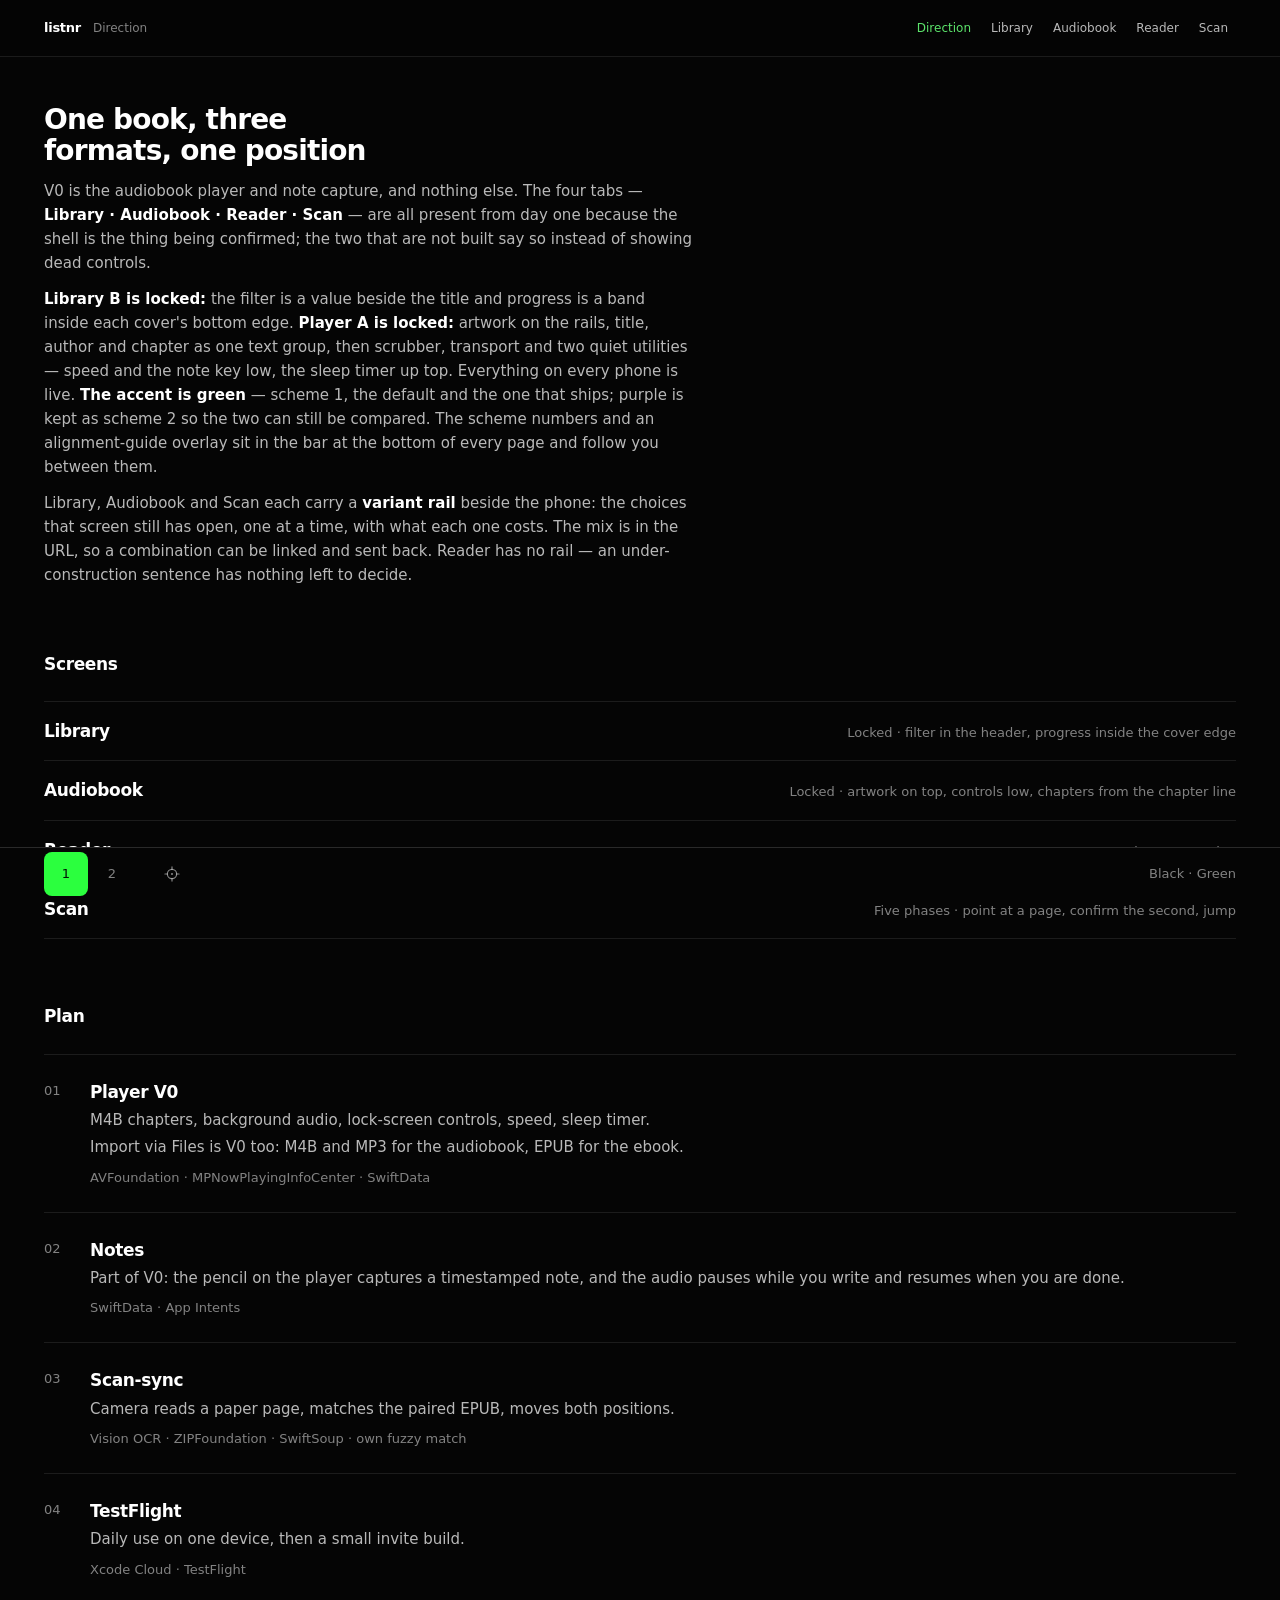
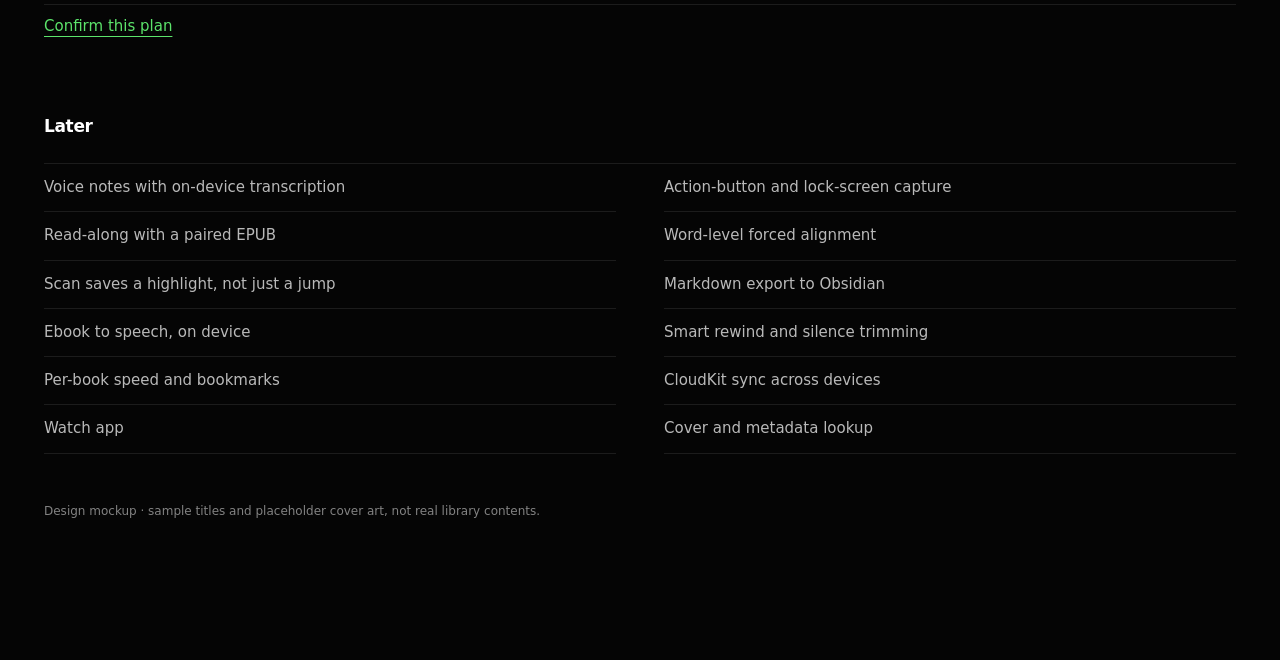
==== commit 2aa423b0: "Mockups: options rail per screen, one spacing scale, one button, green Four things the owner called " ====
--- a/docs/mockups/index.html
+++ b/docs/mockups/index.html
@@ -4,8 +4,8 @@
 <meta charset="utf-8">
 <meta name="viewport" content="width=device-width, initial-scale=1, viewport-fit=cover">
 <meta name="theme-color" content="#050505">
-<link rel="icon" href="favicon.svg">
 <title>Listnr — Direction</title>
+<link rel="icon" href="data:,">
 <link rel="stylesheet" href="kit.css">
 </head>
 <body>
@@ -24,8 +24,15 @@
     band inside each cover's bottom edge. <strong>Player A is locked:</strong> artwork on the rails,
     title, author and chapter as one text group, then scrubber, transport and two quiet utilities —
     speed and the note key low, the sleep timer up top.
-    Everything on every phone is live. Two colour schemes and an alignment-guide overlay sit in the
-    bar at the bottom of every page and follow you between them.
+    Everything on every phone is live. <strong>The accent is green</strong> — scheme 1, the default and
+    the one that ships; purple is kept as scheme 2 so the two can still be compared. The scheme numbers
+    and an alignment-guide overlay sit in the bar at the bottom of every page and follow you between them.
+  </p>
+  <p>
+    Library, Audiobook and Scan each carry a <strong>variant rail</strong> beside the phone: the choices
+    that screen still has open, one at a time, with what each one costs. The mix is in the URL, so a
+    combination can be linked and sent back. Reader has no rail — an under-construction sentence has
+    nothing left to decide.
   </p>
 </div>
 
@@ -35,8 +42,7 @@
     <a href="library.html"><b>Library</b><span>Locked · filter in the header, progress inside the cover edge</span></a>
     <a href="audiobook.html"><b>Audiobook</b><span>Locked · artwork on top, controls low, chapters from the chapter line</span></a>
     <a href="reader.html"><b>Reader</b><span>Under construction</span></a>
-    <a href="scan.html"><b>Scan</b><span>Under construction</span></a>
-    <a href="icon.html"><b>App icon</b><span>Ten concepts · 8 chosen, lime on black</span></a>
+    <a href="scan.html"><b>Scan</b><span>Five phases · point at a page, confirm the second, jump</span></a>
   </nav>
 </div>
 
@@ -65,7 +71,7 @@
       <p class="k">Xcode Cloud · TestFlight</p>
     </div></li>
   </ol>
-  <p style="margin-top:24px"><button class="quiet-act" type="button" id="confirm" aria-pressed="false"><span>Confirm this plan</span></button></p>
+  <p class="pg-act"><button class="quiet-act" type="button" id="confirm" aria-pressed="false"><span>Confirm this plan</span></button></p>
 </div>
 
 <div class="pg-sect">
--- a/docs/mockups/kit.css
+++ b/docs/mockups/kit.css
@@ -16,8 +16,21 @@
       which is a development overlay and never ships.
    ═══════════════════════════════════════════════════════════════════════════ */
 
-/* ---- 1 · BLACK · PURPLE (default) ---------------------------------------- */
+/* ---- 1 · BLACK · GREEN (default — the decided accent) --------------------- */
 html[data-scheme="1"]{
+  --bg:#050505; --raise:#0d0d0d; --raise-2:#151515;
+  --ink:#ffffff; --ink-2:rgba(255,255,255,.72); --ink-3:rgba(255,255,255,.50);
+  --line:rgba(255,255,255,.15); --line-2:rgba(255,255,255,.09);
+  /* --accent is the filled mark: the play key, the shutter, the band inside a
+     cover. --accent-ink is the same decision at text weight — a line of type, a
+     2px scrubber fill, an active tab. Neon at type size buzzes, so the ink step
+     is held one notch back in luminance; the two still read as one green. */
+  --accent:#2bff3e; --on-accent:#031306; --accent-ink:#5ce46b;
+  --cov-1:#151a15; --cov-2:#1d1f1c; --cov-3:#121412; --cov-4:#232522; --cov-5:#1a1c19;
+  --scheme-name:"Black · Green";
+}
+/* ---- 2 · BLACK · PURPLE (kept for comparison) ---------------------------- */
+html[data-scheme="2"]{
   --bg:#050505; --raise:#0d0d0d; --raise-2:#161418;
   --ink:#ffffff; --ink-2:rgba(255,255,255,.72); --ink-3:rgba(255,255,255,.50);
   --line:rgba(255,255,255,.15); --line-2:rgba(255,255,255,.09);
@@ -25,18 +38,12 @@
   --cov-1:#1c1730; --cov-2:#241f2c; --cov-3:#14131b; --cov-4:#2a2438; --cov-5:#1e1b23;
   --scheme-name:"Black · Purple";
 }
-/* ---- 2 · BLACK · NEON GREEN ---------------------------------------------- */
-html[data-scheme="2"]{
-  --bg:#050505; --raise:#0d0d0d; --raise-2:#151515;
-  --ink:#ffffff; --ink-2:rgba(255,255,255,.72); --ink-3:rgba(255,255,255,.50);
-  --line:rgba(255,255,255,.15); --line-2:rgba(255,255,255,.09);
-  --accent:#2bff3e; --on-accent:#031306; --accent-ink:#2bff3e;
-  --cov-1:#151a15; --cov-2:#1d1f1c; --cov-3:#121412; --cov-4:#232522; --cov-5:#1a1c19;
-  --scheme-name:"Black · Neon";
-}
 
 :root{
-  /* spacing scale — the player's rhythm is built from these and nothing else */
+  /* spacing scale — the player's rhythm is built from these and nothing else.
+     --s0 is the one half-step, and it exists for exactly one job: two controls
+     that have to read as a single segmented thing. Nothing else may use it. */
+  --s0:2px;
   --s1:4px; --s2:8px; --s3:12px; --s4:16px; --s5:24px;
   --s6:32px; --s7:48px; --s8:64px;
   /* type scale */
@@ -51,6 +58,12 @@
   --cov:64px;          /* THE cover column — one width for every row    */
   --tab-h:50px;        /* tab bar                                       */
   --home-h:12px;       /* home indicator strip                          */
+
+  /* ---- control geometry: dimensions, not spacing ---- */
+  --tap:44px;          /* the floor every interactive target stands on  */
+  --key:64px;          /* the one dominant disc: play, shutter          */
+  --glyph:20px;        /* the icon inside a bare key                    */
+  --wheel-row:36px;    /* one row of the chapter drum                   */
 
   --guide:rgba(255,64,64,.62);
   --guide-2:rgba(255,64,64,.34);
@@ -105,7 +118,7 @@
 .pg-head__nav{display:flex;gap:var(--s1);flex-wrap:wrap;margin-left:auto;}
 .pg-head__nav a{
   font-size:var(--t-xs);color:var(--ink-2);text-decoration:none;
-  padding:6px 8px;border-radius:7px;min-height:32px;
+  padding:var(--s1) var(--s2);border-radius:7px;min-height:32px;
   display:inline-flex;align-items:center;
   transition:color 160ms ease,background 160ms ease;
 }
@@ -156,18 +169,99 @@
 .ios button{font:inherit;color:inherit;background:none;border:0;padding:0;cursor:pointer;text-align:left;}
 .ios [hidden]{display:none!important;}
 
+/* ═══ THE BUTTON ══════════════════════════════════════════════════════════
+   ONE PRIMITIVE, THREE SHAPES, THREE TONES. Every tappable thing inside a
+   phone is `.btn` plus one shape and, if it is not the default, one tone.
+
+     shape   --text   a word you tap: Cancel · Save · Jump here · 30 min
+             --key    a glyph you tap: transport, shutter, tab, sleep, pencil
+             --row    a full-width line you tap: an import source, a menu item
+
+     tone    (none)   quiet ink — the default, and most of them
+             --go     the accent, at weight: the one confirming action
+             --off    the quiet ink-3: refusing, cancelling, unset
+             --fill   a filled accent disc — only a `--key`, only the one
+                      dominant act on a screen (play, shutter)
+
+   THE RULES THIS ENFORCES
+   · Every target is at least --tap (44px) in both axes, whatever it looks
+     like. A 20px glyph still has a 44px box; the box just overhangs, and a
+     negative margin derived from --tap gives the room back so the glyph
+     itself still lands on the inset rail.
+   · One label size, --t-md, from the type scale. There is no second size.
+   · Nothing is boxed. No border, no radius, no fill — except --fill, whose
+     disc is the control itself and not a decoration around a label.
+   ═══════════════════════════════════════════════════════════════════════ */
+.ios .btn{
+  display:inline-flex;align-items:center;justify-content:center;gap:var(--s2);
+  min-height:var(--tap);
+  font-size:var(--t-md);font-weight:400;color:var(--ink-2);
+  transition:color 160ms ease,opacity 120ms cubic-bezier(.22,.61,.36,1);
+}
+.ios .btn:hover{color:var(--ink);}
+.ios .btn:active{opacity:.7;}
+
+/* ---- shape: a word ---- */
+/* the floor applies to width too: "Save" is four letters and still a 44px
+   target. It grows rightward by default, and leftward with --end, so a word
+   that belongs on the right rail still ends exactly on it. */
+.ios .btn--text{justify-content:flex-start;min-width:var(--tap);color:var(--ink);}
+.ios .btn--end{justify-content:flex-end;}
+
+/* ---- shape: a glyph. Square by the tap floor, whatever the glyph is. ---- */
+.ios .btn--key{width:var(--tap);min-width:var(--tap);height:var(--tap);flex:none;}
+.ios .btn--key svg{width:var(--glyph);height:var(--glyph);display:block;}
+/* a key that also carries a value or a count keeps the floor but grows wide */
+.ios .btn--key.btn--wide{width:auto;justify-content:flex-start;}
+
+/* ---- shape: a line ---- */
+.ios .btn--row{
+  display:flex;width:100%;justify-content:space-between;align-items:baseline;
+  gap:var(--s4);min-height:var(--tap);color:var(--ink);
+}
+
+/* ---- tone ---- */
+.ios .btn--go{color:var(--accent-ink);font-weight:600;}
+.ios .btn--go:hover{color:var(--accent-ink);opacity:.82;}
+.ios .btn--off{color:var(--ink-3);}
+.ios .btn--off:hover{color:var(--ink-2);}
+/* nothing to do yet: the action drops to quiet ink and loses its weight */
+.ios .btn[disabled]{color:var(--ink-3);font-weight:400;cursor:default;opacity:1;}
+.ios .btn[disabled]:active{opacity:1;}
+
+/* the one filled control on a screen. The disc IS the button, so it is sized
+   by --key, not by the tap floor, and it is the only radius in the set. */
+.ios .btn--fill{
+  width:var(--key);min-width:var(--key);height:var(--key);border-radius:50%;
+  background:var(--accent);color:var(--on-accent);
+  transition:opacity 120ms cubic-bezier(.22,.61,.36,1),background 180ms linear;
+}
+.ios .btn--fill:hover{color:var(--on-accent);opacity:.88;}
+.ios .btn--fill svg{width:26px;height:26px;}
+@media (prefers-reduced-motion:no-preference){
+  .ios .btn--fill{transition:opacity 120ms cubic-bezier(.22,.61,.36,1),
+    transform 120ms cubic-bezier(.22,.61,.36,1),background 180ms linear;}
+  .ios .btn--fill:active{transform:scale(.97);}
+}
+
+/* a bare key's glyph has to land ON the rail, but its 44px box is wider than
+   the glyph. The overhang is given back, and it is derived from --tap and
+   --glyph so the number can never drift off the scale. */
+.ios .btn--rail-l{justify-content:flex-start;margin-left:calc((var(--tap) - var(--glyph)) / -2);}
+.ios .btn--rail-r{justify-content:flex-end;margin-right:calc((var(--tap) - var(--glyph)) / -2);}
+
 .notch{position:absolute;top:8px;left:50%;transform:translateX(-50%);
   width:96px;height:22px;border-radius:13px;background:var(--raise-2);z-index:3;}
 .stat{position:absolute;top:13px;left:var(--ins);right:var(--ins);z-index:3;
   display:flex;align-items:center;justify-content:space-between;}
 .stat b{font-size:13px;font-weight:600;font-variant-numeric:tabular-nums;letter-spacing:-.01em;}
 .stat i{display:block;width:15px;height:15px;color:var(--ink-2);}
-.stat span{display:flex;align-items:center;gap:5px;}
+.stat span{display:flex;align-items:center;gap:var(--s1);}
 .stat svg{width:15px;height:15px;display:block;}
 
 .screen{
   flex:1;min-height:0;display:flex;flex-direction:column;
-  padding:46px var(--ins) 0;overflow:hidden;
+  padding:var(--s7) var(--ins) 0;overflow:hidden;
 }
 
 .scroll{flex:1;min-height:0;overflow-y:auto;overscroll-behavior:contain;-webkit-overflow-scrolling:touch;}
@@ -178,12 +272,9 @@
   height:var(--tab-h);margin-inline:var(--ins);
   border-top:1px solid var(--line-2);
 }
-.tabbar button{
-  flex:1 1 0;min-width:0;display:flex;align-items:center;justify-content:center;
-  color:var(--ink-3);transition:color 160ms ease;
-}
-.tabbar button:hover{color:var(--ink-2);}
-.tabbar button[aria-current="true"]{color:var(--accent-ink);}
+.ios .tabbar .btn{flex:1 1 0;width:auto;height:auto;color:var(--ink-3);}
+.ios .tabbar .btn:hover{color:var(--ink-2);}
+.ios .tabbar .btn[aria-current="true"]{color:var(--accent-ink);}
 .tabbar svg{width:23px;height:23px;display:block;}
 .homebar{flex:none;height:var(--home-h);display:flex;align-items:center;justify-content:center;}
 .homebar i{display:block;width:112px;height:4px;border-radius:2px;background:var(--line);}
@@ -195,7 +286,7 @@
 
 .search{
   margin-top:var(--s3);flex:none;height:36px;border-radius:9px;
-  background:var(--raise-2);display:flex;align-items:center;gap:7px;padding-inline:9px;
+  background:var(--raise-2);display:flex;align-items:center;gap:var(--s2);padding-inline:var(--s2);
   transition:background 180ms linear;
 }
 .search svg{width:15px;height:15px;color:var(--ink-3);flex:none;}
@@ -212,29 +303,18 @@
 }
 
 /* header dropdown: a value plus a caret, nothing drawn around it */
-.drop{display:inline-flex;align-items:center;gap:5px;font-size:14px;color:var(--ink-2);
-  min-height:34px;transition:color 160ms ease;}
-.drop:hover{color:var(--ink);}
+.ios .drop{gap:var(--s1);color:var(--ink-2);}
 .drop svg{width:12px;height:12px;display:block;}
-.drop[aria-expanded="true"]{color:var(--ink);}
+.ios .drop[aria-expanded="true"],.ios .add[aria-expanded="true"]{color:var(--accent-ink);}
 /* the filter value keeps its place; the one action ends on the right rail */
 .titlerow__acts{display:flex;align-items:center;gap:var(--s1);flex:none;}
-.ios .add{display:flex;align-items:center;justify-content:flex-end;
-  width:44px;height:44px;margin-block:-5px;padding-right:12px;margin-right:-12px;
-  color:var(--ink-2);transition:color 160ms ease;}
-.ios .add:hover{color:var(--ink);}
-.ios .add[aria-expanded="true"]{color:var(--accent-ink);}
-.add svg{width:20px;height:20px;display:block;}
+/* both controls carry a full 44px target and give the overhang back, so the
+   title row still reads 34px tall and the + still ends on the right rail */
+.ios .titlerow .btn{margin-block:calc((var(--tap) - 34px) / -2);}
 
 .menu{flex:none;margin-top:var(--s2);border-top:1px solid var(--line-2);}
-.menu button{
-  display:flex;align-items:center;justify-content:space-between;width:100%;
-  font-size:14px;color:var(--ink-2);min-height:40px;
-  border-bottom:1px solid var(--line-2);
-  transition:color 160ms ease;
-}
-.menu button:hover{color:var(--ink);}
-.menu button[aria-pressed="true"]{color:var(--ink);font-weight:600;}
+.ios .menu .btn{align-items:center;color:var(--ink-2);border-bottom:1px solid var(--line-2);}
+.ios .menu .btn[aria-pressed="true"]{color:var(--ink);font-weight:600;}
 .menu svg{width:14px;height:14px;flex:none;color:var(--accent-ink);}
 
 /* ---- covers ---- */
@@ -250,8 +330,8 @@
 .cover .inline-p i{position:absolute;inset:0 auto 0 0;background:var(--accent);}
 
 /* ---- resume row ---- */
-.ios .now{display:grid;grid-template-columns:var(--cov) minmax(0,1fr);
-  column-gap:14px;width:100%;flex:none;padding:var(--s3) 0;}
+.ios .now{display:grid;grid-template-columns:var(--cov) minmax(0,1fr);align-items:center;
+  column-gap:var(--s4);width:100%;flex:none;padding:var(--s3) 0;min-height:var(--tap);}
 .now .cover{width:var(--cov);height:var(--cov);}
 .now-x{min-width:0;display:flex;flex-direction:column;justify-content:center;}
 .now-t{display:block;font-size:16px;font-weight:600;letter-spacing:-.015em;line-height:20px;
@@ -259,15 +339,14 @@
 .now-a{display:block;font-size:12px;color:var(--ink-2);line-height:16px;
   white-space:nowrap;overflow:hidden;text-overflow:ellipsis;}
 .now-m{display:flex;justify-content:space-between;gap:var(--s2);font-size:11.5px;color:var(--ink-3);
-  margin-top:6px;font-variant-numeric:tabular-nums;}
+  margin-top:var(--s1);font-variant-numeric:tabular-nums;}
 
 /* ---- list rows ---- */
 /* `.ios button{padding:0}` is more specific than a bare class, so the row's
    own breathing room has to be claimed at the same weight */
 .ios .book{
-  display:grid;grid-template-columns:var(--cov) minmax(0,1fr);
-  column-gap:14px;width:100%;padding:var(--s3) 0;
-  transition:opacity 160ms ease;
+  display:grid;grid-template-columns:var(--cov) minmax(0,1fr);align-items:center;
+  column-gap:var(--s4);width:100%;padding:var(--s3) 0;min-height:var(--tap);
 }
 .book .cover{width:var(--cov);height:var(--cov);}
 .book-x{min-width:0;align-self:center;display:block;}
@@ -279,7 +358,7 @@
   font-variant-numeric:tabular-nums;white-space:nowrap;overflow:hidden;text-overflow:ellipsis;}
 .book[data-state="new"]{opacity:.66;}
 
-.empty{font-size:13px;color:var(--ink-3);padding-block:18px;}
+.empty{font-size:var(--t-sm);color:var(--ink-3);padding-block:var(--s4);}
 
 /* ═══ THE PLAYER ══════════════════════════════════════════════════════════
    Five groups down the screen, separated by the scale and nothing else:
@@ -302,19 +381,14 @@
 
 .pl-top{display:grid;grid-template-columns:1fr auto 1fr;align-items:center;
   flex:none;color:var(--ink-2);height:32px;}
-.pl-top button{display:flex;align-items:center;height:44px;margin-block:-6px;
-  transition:color 160ms ease;}
-.pl-top button:hover{color:var(--ink);}
-.pl-top svg{width:20px;height:20px;display:block;}
-/* the two keys sit on the rails: the tap target overhangs, the negative margin
-   gives it back, so the glyph edge lands on the inset itself. Scoped through
-   `.ios` because `.ios button{padding:0}` outranks a bare class. */
-.ios .pl-back{justify-self:start;justify-content:center;width:44px;margin-inline:-13px;}
-.ios .pl-sleep{justify-self:end;justify-content:flex-end;gap:6px;
-  min-width:44px;padding-right:12px;margin-right:-13px;}
+/* both keys overhang the 32px row and give the overhang back, so a full 44px
+   target sits behind a glyph whose own edge still lands on the inset rail */
+.ios .pl-top .btn{margin-block:calc((var(--tap) - 32px) / -2);}
+.ios .pl-back{justify-self:start;}
+.ios .pl-sleep{justify-self:end;}
 /* minutes left, and the note count: numbers, never badges — the same quiet ink
    as any other metadata on the screen */
-.pl-sleep .n,.u-note .n{font-size:12px;line-height:1;color:var(--ink-3);
+.pl-sleep .n,.u-note .n{font-size:var(--t-xs);line-height:1;color:var(--ink-3);
   font-variant-numeric:tabular-nums;transition:color 160ms ease;}
 .pl-sleep:hover .n,.u-note:hover .n{color:var(--ink-2);}
 .pl-top .pl-top__c{justify-self:center;text-align:center;
@@ -334,14 +408,19 @@
 .wheel{height:100%;overflow-y:auto;overscroll-behavior:contain;scroll-snap-type:y mandatory;
   -webkit-mask-image:linear-gradient(180deg,transparent 0,#000 30%,#000 70%,transparent 100%);
           mask-image:linear-gradient(180deg,transparent 0,#000 30%,#000 70%,transparent 100%);}
-.wheel::before,.wheel::after{content:"";display:block;height:calc(50% - 18px);}
-.wheel button{display:flex;align-items:center;justify-content:center;width:100%;height:36px;
+.wheel::before,.wheel::after{content:"";display:block;height:calc(50% - var(--wheel-row) / 2);}
+/* the drum's rows are picker rows, not buttons: iOS wheels are 36pt and the
+   whole drum, not one row, is the target. They are the one thing in the phone
+   the button primitive does not govern. */
+.wheel button{display:flex;align-items:center;justify-content:center;width:100%;
+  height:var(--wheel-row);
   scroll-snap-align:center;font-size:16px;color:var(--ink-3);
   padding-inline:var(--s4);white-space:nowrap;overflow:hidden;text-overflow:ellipsis;
   transition:color 120ms ease;}
 .wheel button:hover{color:var(--ink-2);}
 .wheel button[aria-current="true"]{color:var(--ink);font-weight:600;}
-.wheel-sel{position:absolute;left:var(--s3);right:var(--s3);top:50%;height:36px;transform:translateY(-50%);
+.wheel-sel{position:absolute;left:var(--s3);right:var(--s3);top:50%;
+  height:var(--wheel-row);transform:translateY(-50%);
   border-top:1px solid var(--line-2);border-bottom:1px solid var(--line-2);pointer-events:none;}
 
 /* ---- identity: title, author, chapter — one text group, tight inside ----- */
@@ -350,12 +429,16 @@
   display:-webkit-box;-webkit-line-clamp:2;-webkit-box-orient:vertical;overflow:hidden;}
 .pl-a{font-size:13px;color:var(--ink-2);line-height:1.35;margin-top:var(--s1);
   white-space:nowrap;overflow:hidden;text-overflow:ellipsis;}
-/* the one place chapters open from */
-.pl-ch{display:block;width:100%;font-size:13px;font-weight:500;color:var(--ink);line-height:1.35;
-  margin-top:var(--s2);white-space:nowrap;overflow:hidden;text-overflow:ellipsis;
-  transition:color 160ms ease;}
-.pl-ch:hover{color:var(--accent-ink);}
-.pl-ch[aria-expanded="true"]{color:var(--accent-ink);}
+/* the one place chapters open from. It is a text action, so it is `.btn
+   --text`; the only thing it adds is that its line is the whole row. */
+.ios .pl-ch{display:flex;align-items:center;width:100%;
+  font-size:var(--t-sm);font-weight:500;color:var(--ink);
+  /* it keeps the full 44px target and gives the overhang around its 18px line
+     box back, so the identity group's rhythm is exactly what it was */
+  min-height:var(--tap);margin-block:calc((var(--tap) - 18px) / -2);
+  margin-top:calc(var(--s2) + (var(--tap) - 18px) / -2);
+  white-space:nowrap;overflow:hidden;text-overflow:ellipsis;}
+.ios .pl-ch:hover,.ios .pl-ch[aria-expanded="true"]{color:var(--accent-ink);}
 
 /* the one flexible spacer: it holds the controls at the bottom of the thumb.
    It grows into whatever is left and gives its room back before anything else
@@ -366,7 +449,8 @@
   cursor:pointer;touch-action:none;}
 .tl-track{position:absolute;left:0;right:0;top:10px;height:2px;border-radius:1px;background:var(--line-2);}
 .tl-fill{position:absolute;left:0;top:10px;height:2px;border-radius:1px;background:var(--accent-ink);}
-.tl-knob{position:absolute;top:11px;width:10px;height:10px;margin:-5px 0 0 -5px;border-radius:50%;
+.tl-knob{position:absolute;top:11px;width:10px;height:10px;
+  margin:calc(10px / -2) 0 0 calc(10px / -2);border-radius:50%;
   background:var(--accent-ink);}
 /* one quiet line: elapsed on the left rail, remaining on the right */
 .times{display:flex;align-items:baseline;justify-content:space-between;gap:var(--s2);
@@ -374,38 +458,28 @@
 
 .transport{display:flex;align-items:center;justify-content:space-between;flex:none;
   color:var(--ink-2);margin-top:var(--s5);}
-.transport button{flex:1 1 0;min-width:0;max-width:56px;height:48px;
-  display:flex;align-items:center;justify-content:center;transition:color 160ms ease;}
-.transport button:hover{color:var(--ink);}
+.ios .transport .btn{flex:1 1 0;min-width:var(--tap);max-width:56px;}
 .transport svg{width:25px;height:25px;display:block;}
 .transport .skip svg{width:21px;height:21px;}
-.transport .play{flex:0 0 64px;max-width:64px;width:64px;height:64px;border-radius:50%;
-  background:var(--accent);color:var(--on-accent);
-  transition:opacity 160ms ease,background 180ms linear;}
-.transport .play:hover{opacity:.88;color:var(--on-accent);}
-.transport .play svg{width:26px;height:26px;}
+.ios .transport .play{flex:0 0 var(--key);max-width:var(--key);}
 
 /* two quiet utilities, one on each rail. No word labels: the value is the label.
    The note key is here, not up top: this is where the thumb already rests. */
 .util{display:flex;align-items:center;justify-content:space-between;flex:none;
   color:var(--ink-2);margin-top:var(--s6);}
-.util button{display:flex;align-items:center;justify-content:center;gap:6px;
-  min-width:44px;height:44px;margin-block:-6px;transition:color 160ms ease;}
-.util button:first-child{justify-content:flex-start;margin-left:-10px;padding-left:10px;}
-.util button:last-child{justify-content:flex-end;margin-right:-10px;padding-right:10px;}
-.util button:hover{color:var(--ink);}
-.util button[aria-expanded="true"]{color:var(--accent-ink);}
+.ios .util .btn{gap:var(--s2);}
+.util .btn[aria-expanded="true"]{color:var(--accent-ink);}
 .util svg{width:19px;height:19px;display:block;}
-.util .u-v{font-size:14px;font-weight:600;letter-spacing:-.02em;color:var(--ink);
+.util .u-v{font-size:var(--t-md);font-weight:600;letter-spacing:-.02em;color:var(--ink);
   line-height:19px;font-variant-numeric:tabular-nums;}
 
 /* the sleep sheet pushes the layout, it never floats over it */
 .inline{flex:none;border-top:1px solid var(--line-2);margin-top:var(--s3);}
-.inline__opts{display:flex;align-items:center;justify-content:space-between;gap:6px;}
-.inline__opts button{font-size:14px;color:var(--ink-3);min-height:44px;padding-inline:2px;
-  font-variant-numeric:tabular-nums;transition:color 160ms ease;}
-.inline__opts button:hover{color:var(--ink-2);}
-.inline__opts button[aria-pressed="true"]{color:var(--ink);font-weight:600;}
+.inline__opts{display:flex;align-items:center;justify-content:space-between;gap:var(--s2);}
+/* four options that have to read as one segmented row: --s0, the one half-step */
+.ios .inline__opts .btn{padding-inline:var(--s0);font-variant-numeric:tabular-nums;}
+.ios .inline__opts .btn:last-child{justify-content:flex-end;}
+.inline__opts .btn[aria-pressed="true"]{color:var(--ink);font-weight:600;}
 
 /* ═══ THE NOTE SHEET ══════════════════════════════════════════════════════
    Capture belongs to the player, so it rises inside the same frame instead of
@@ -424,11 +498,11 @@
 
 .note-head{display:flex;align-items:center;justify-content:space-between;gap:var(--s3);flex:none;}
 /* the pause mark says why the number is standing still */
-.note-at{display:flex;align-items:center;gap:6px;flex:none;
-  font-size:13px;font-weight:600;letter-spacing:-.01em;color:var(--ink);
+.note-at{display:flex;align-items:center;gap:var(--s2);flex:none;
+  font-size:var(--t-sm);font-weight:600;letter-spacing:-.01em;color:var(--ink);
   font-variant-numeric:tabular-nums;}
 .note-at svg{width:11px;height:11px;display:block;color:var(--ink-3);flex:none;}
-.note-ch{font-size:12px;color:var(--ink-3);text-align:right;
+.note-ch{font-size:var(--t-xs);color:var(--ink-3);text-align:right;
   min-width:0;overflow:hidden;text-overflow:ellipsis;white-space:nowrap;}
 
 /* no box: the caret is the whole invitation */
@@ -443,40 +517,31 @@
 .note-in::selection{background:var(--accent);color:var(--on-accent);}
 
 .note-acts{display:flex;align-items:center;justify-content:space-between;flex:none;margin-top:var(--s4);}
-.note-acts button{min-height:44px;font-size:15px;transition:color 160ms ease;}
-/* scoped through `.ios` so these beat `.ios button{color:inherit}` */
-.ios .note-cancel{color:var(--ink-3);}
-.ios .note-cancel:hover{color:var(--ink-2);}
-.ios .note-save{color:var(--accent-ink);font-weight:600;}
-.ios .note-save:hover{opacity:.82;}
-/* nothing to save yet: the action drops to the quiet ink and loses its weight */
-.ios .note-save[disabled]{color:var(--ink-3);font-weight:400;cursor:default;opacity:1;}
 
 /* what is already written, newest at the top */
 .note-list{flex:1 1 auto;min-height:0;overflow-y:auto;overscroll-behavior:contain;
   margin-top:var(--s5);border-top:1px solid var(--line-2);}
 .note-list::-webkit-scrollbar{width:0;}
 .ios .note-row{display:grid;grid-template-columns:auto minmax(0,1fr);column-gap:var(--s3);
-  align-items:baseline;width:100%;padding:var(--s3) 0;border-bottom:1px solid var(--line-2);}
+  align-items:baseline;width:100%;padding:var(--s3) 0;min-height:var(--tap);
+  border-bottom:1px solid var(--line-2);}
 .note-row:last-child{border-bottom:0;}
-.note-t{font-size:12px;color:var(--ink-3);font-variant-numeric:tabular-nums;}
-.note-x{font-size:13px;color:var(--ink-2);line-height:1.35;
+.note-t{font-size:var(--t-xs);color:var(--ink-3);font-variant-numeric:tabular-nums;}
+.note-x{font-size:var(--t-sm);color:var(--ink-2);line-height:1.35;
   white-space:nowrap;overflow:hidden;text-overflow:ellipsis;}
 
 /* ═══ THE IMPORT SHEET ════════════════════════════════════════════════════
    The note sheet's shell and rise, reused: two sources, the read, and what the
    file turned out to say. Same one inset, so every line starts on the rail. */
 .imp-list{flex:none;border-top:1px solid var(--line-2);}
-.ios .imp-row{display:flex;align-items:baseline;justify-content:space-between;
-  gap:var(--s4);width:100%;min-height:56px;padding:var(--s4) 0;
-  border-bottom:1px solid var(--line-2);}
+.ios .imp-row{padding:var(--s4) 0;border-bottom:1px solid var(--line-2);}
 .imp-row:last-child{border-bottom:0;}
-.imp-l{font-size:16px;color:var(--ink);letter-spacing:-.01em;}
-.imp-k{font-size:12px;color:var(--ink-3);white-space:nowrap;}
+.imp-l{letter-spacing:-.01em;}
+.imp-k{font-size:var(--t-xs);color:var(--ink-3);white-space:nowrap;font-weight:400;}
 
 /* the read: the file that was picked, and a hairline that fills once */
 .imp-read{flex:none;padding-block:var(--s4) var(--s5);}
-.imp-file{display:block;font-size:14px;color:var(--ink-2);
+.imp-file{display:block;font-size:var(--t-md);color:var(--ink-2);
   white-space:nowrap;overflow:hidden;text-overflow:ellipsis;}
 .imp-bar{display:block;position:relative;height:1px;margin-top:var(--s4);
   background:var(--line-2);overflow:hidden;}
@@ -490,17 +555,12 @@
 /* what the file says: plain lines, nothing drawn around them */
 .imp-meta{flex:none;padding-block:var(--s2) 0;}
 .imp-t{font-size:19px;font-weight:700;letter-spacing:-.025em;line-height:1.25;color:var(--ink);}
-.imp-m{font-size:13px;color:var(--ink-2);line-height:1.45;margin-top:var(--s1);}
+.imp-m{font-size:var(--t-sm);color:var(--ink-2);line-height:1.45;margin-top:var(--s1);}
 .imp-m:last-child{color:var(--ink-3);font-variant-numeric:tabular-nums;}
-.imp-note{font-size:15px;color:var(--ink-2);line-height:1.45;}
+.imp-note{font-size:var(--t-md);color:var(--ink-2);line-height:1.45;}
 
 .imp-acts{display:flex;align-items:center;justify-content:space-between;flex:none;
   margin-top:var(--s5);}
-.imp-acts button{min-height:44px;font-size:15px;transition:color 160ms ease,opacity 160ms ease;}
-.ios .imp-cancel{color:var(--ink-3);}
-.ios .imp-cancel:hover{color:var(--ink-2);}
-.ios .imp-add{color:var(--accent-ink);font-weight:600;}
-.ios .imp-add:hover{opacity:.82;}
 
 /* one authored moment: the sheet rises, the player dims behind it */
 @media (prefers-reduced-motion:no-preference){
@@ -543,7 +603,7 @@
    ═════════════════════════════════════════════════════════════════════════ */
 .screen--scan{padding-bottom:var(--s5);}
 
-.sc-of{flex:none;height:32px;line-height:32px;font-size:13px;color:var(--ink-3);
+.sc-of{flex:none;height:32px;line-height:32px;font-size:var(--t-sm);color:var(--ink-3);
   white-space:nowrap;overflow:hidden;text-overflow:ellipsis;}
 
 /* the camera stands in as a dark box with a bracket frame — never a photo,
@@ -564,28 +624,22 @@
 
 .sc-body{flex:none;margin-top:var(--s6);}
 
-/* the one key: the same 64px disc as the play key, because it is the same
+/* the one key: the same filled disc as the play key, because it is the same
    kind of act — the single thing this screen is for */
 .sc-shoot{display:flex;align-items:center;justify-content:center;}
-.ios .sc-shoot button{width:64px;height:64px;border-radius:50%;
-  display:flex;align-items:center;justify-content:center;
-  background:var(--accent);color:var(--on-accent);
-  transition:opacity 160ms ease,background 180ms linear;}
-.sc-shoot button:hover{opacity:.88;}
-.sc-shoot svg{width:26px;height:26px;display:block;}
-.sc-hint{font-size:13px;color:var(--ink-3);text-align:center;margin-top:var(--s3);}
+.sc-hint{font-size:var(--t-sm);color:var(--ink-3);text-align:center;margin-top:var(--s3);}
 
 /* what the phase says: one plain line, and a quieter one under it */
-.sc-line{font-size:15px;color:var(--ink);line-height:1.45;}
-.sc-sub{font-size:13px;color:var(--ink-3);line-height:1.45;margin-top:var(--s2);}
+.sc-line{font-size:var(--t-md);color:var(--ink);line-height:1.45;}
+.sc-sub{font-size:var(--t-sm);color:var(--ink-3);line-height:1.45;margin-top:var(--s2);}
 
 /* the text that was read, quoted back so the guess can be judged */
-.sc-quote{font-size:14px;color:var(--ink-2);line-height:1.5;
+.sc-quote{font-size:var(--t-md);color:var(--ink-2);line-height:1.5;
   display:-webkit-box;-webkit-line-clamp:3;-webkit-box-orient:vertical;overflow:hidden;}
 /* the proposal: the second, then the chapter it falls in */
 .sc-at{font-size:19px;font-weight:700;letter-spacing:-.025em;line-height:1.25;color:var(--ink);
   margin-top:var(--s4);font-variant-numeric:tabular-nums;}
-.sc-ch{font-size:13px;color:var(--ink-2);line-height:1.45;margin-top:var(--s1);
+.sc-ch{font-size:var(--t-sm);color:var(--ink-2);line-height:1.45;margin-top:var(--s1);
   white-space:nowrap;overflow:hidden;text-overflow:ellipsis;}
 
 /* transcription is the one thing here that knows its own fraction, so it is
@@ -594,17 +648,12 @@
   background:var(--line-2);overflow:hidden;}
 .sc-bar i{position:absolute;inset:0 auto 0 0;background:var(--accent-ink);
   transition:width 400ms linear;}
-.sc-prog{font-size:13px;color:var(--ink-3);line-height:1.45;margin-top:var(--s2);
+.sc-prog{font-size:var(--t-sm);color:var(--ink-3);line-height:1.45;margin-top:var(--s2);
   font-variant-numeric:tabular-nums;}
 
 /* refuse left, confirm right — the note and import sheets' own rhythm */
 .sc-acts{display:flex;align-items:center;justify-content:space-between;flex:none;
   margin-top:var(--s5);}
-.sc-acts button{min-height:44px;font-size:15px;transition:color 160ms ease,opacity 160ms ease;}
-.ios .sc-no{color:var(--ink-3);}
-.ios .sc-no:hover{color:var(--ink-2);}
-.ios .sc-go{color:var(--accent-ink);font-weight:600;}
-.ios .sc-go:hover{opacity:.82;}
 
 @container (max-height:720px){
   .sc-view{margin-top:var(--s4);}
@@ -617,8 +666,8 @@
 }
 
 /* under construction */
-.uc{flex:1;display:flex;align-items:center;justify-content:center;padding-bottom:60px;}
-.uc p{font-size:15px;color:var(--ink-3);text-align:center;max-width:24ch;line-height:1.5;}
+.uc{flex:1;display:flex;align-items:center;justify-content:center;padding-bottom:var(--s8);}
+.uc p{font-size:var(--t-md);color:var(--ink-3);text-align:center;max-width:24ch;line-height:1.5;}
 
 /* ═══ GUIDES OVERLAY (development only) ═══════════════════════════════════ */
 .guides{position:absolute;inset:0;z-index:8;pointer-events:none;display:none;}
@@ -644,7 +693,8 @@
   cursor:pointer;border-radius:8px;transition:color 160ms ease,background 160ms ease;
 }
 .schemebar button:hover{color:var(--ink);}
-.schemebar .nums{display:flex;gap:2px;flex:none;}
+/* the two scheme numbers read as one segmented control: --s0, the half-step */
+.schemebar .nums{display:flex;gap:var(--s0);flex:none;}
 .schemebar .nums button[aria-pressed="true"]{background:var(--accent);color:var(--on-accent);}
 .schemebar .guidebtn{margin-left:var(--s2);flex:none;
   display:inline-flex;align-items:center;justify-content:center;}
@@ -667,6 +717,8 @@
 .plan{border-top:1px solid var(--line-2);margin-top:var(--s5);}
 .plan li{display:grid;grid-template-columns:34px minmax(0,1fr);gap:var(--s3);
   padding:var(--s5) 0;border-bottom:1px solid var(--line-2);}
+/* optical: SF Mono digits sit high in their line box, so the number needs a
+   hair of lead to share a cap line with a 17px heading beside it */
 .plan .n{font-size:var(--t-sm);font-variant-numeric:tabular-nums;color:var(--ink-3);padding-top:2px;}
 .plan h3{font-size:var(--t-lg);font-weight:600;letter-spacing:-.02em;}
 .plan p{font-size:var(--t-md);color:var(--ink-2);margin-top:var(--s1);}
@@ -693,32 +745,151 @@
   font-size:var(--t-xs);color:var(--ink-3);}
 
 /* ═══ TOUCH STATE ═════════════════════════════════════════════════════════
-   One press treatment for every tappable thing inside a phone. Opacity is the
-   base, because it survives reduced motion; the play key also takes a scale,
-   which does not. */
-.ios .book, .ios .now, .tabbar button, .transport button,
-.util button, .menu button, .inline__opts button, .wheel button,
-.ios .note-row, .note-acts button, .ios .imp-row, .imp-acts button,
-.pl-ch, .pl-top button, .drop, .ios .add, .sc-acts button{
-  transition:opacity 120ms cubic-bezier(.22,.61,.36,1),color 160ms ease;
-}
-.ios .sc-shoot button{
-  transition:opacity 120ms cubic-bezier(.22,.61,.36,1),background 180ms linear;
-}
-.ios .book:active, .ios .now:active, .tabbar button:active, .transport button:active,
-.util button:active, .menu button:active, .inline__opts button:active, .wheel button:active,
-.ios .note-row:active, .note-acts button:not([disabled]):active,
-.ios .imp-row:active, .imp-acts button:active, .sc-acts button:active,
-.ios .sc-shoot button:active,
-.pl-ch:active, .pl-top button:active, .drop:active, .ios .add:active{opacity:.7;}
-
-@media (prefers-reduced-motion:no-preference){
-  .transport .play{transition:opacity 120ms cubic-bezier(.22,.61,.36,1),
-    transform 120ms cubic-bezier(.22,.61,.36,1),background 180ms linear;}
-  .transport .play:active{transform:scale(.97);}
-}
+   `.btn` carries the press treatment for everything it governs. The chapter
+   drum's rows are the one thing it does not, so they take it here. */
+.wheel button{transition:opacity 120ms cubic-bezier(.22,.61,.36,1),color 160ms ease;}
+.wheel button:active{opacity:.7;}
 
 @media (prefers-reduced-motion:reduce){
   *,*::before,*::after{transition-duration:.01ms!important;animation-duration:.01ms!important;}
   html{scroll-behavior:auto;}
 }
+
+/* ═══ THE VARIANT RAIL ════════════════════════════════════════════════════
+   Harness, not product. It sits beside a phone, scrolls on its own, and never
+   covers it. Every choice it offers is written onto the phone's own dataset,
+   so the CSS below selects on `[data-a="…"]` and the render never branches.
+   The combination is in the URL, so a mix can be linked and sent back.
+   ═══════════════════════════════════════════════════════════════════════ */
+.pg-two{
+  max-width:1400px;margin:var(--s7) auto 0;padding-inline:var(--gut);
+  display:flex;align-items:flex-start;gap:var(--s6);flex-wrap:wrap;
+}
+.pg-two__main{flex:1 1 420px;min-width:0;}
+.pg-two__rail{
+  flex:0 1 320px;min-width:0;
+  position:sticky;top:var(--s8);
+  max-height:calc(100vh - var(--bar) - var(--s8) - var(--s5));
+  overflow-y:auto;overscroll-behavior:contain;
+  padding-right:var(--s1);
+}
+.pg-two__rail::-webkit-scrollbar{width:6px;}
+.pg-two__rail::-webkit-scrollbar-thumb{background:var(--line-2);border-radius:3px;}
+
+.rail__title{font-size:var(--t-lg);font-weight:600;letter-spacing:-.02em;}
+.rail__sub{font-size:var(--t-sm);line-height:1.6;color:var(--ink-2);margin-top:var(--s2);}
+.rail__group{margin-top:var(--s5);}
+.rail__label{
+  font-size:11px;font-weight:600;letter-spacing:.1em;text-transform:uppercase;
+  color:var(--ink-3);margin-bottom:var(--s2);
+}
+.rail__note{font-size:var(--t-xs);line-height:1.5;color:var(--ink-3);margin-top:var(--s4);}
+.rail__combo{font-family:ui-monospace,'SF Mono',Menlo,monospace;font-size:var(--t-xs);color:var(--ink-3);}
+
+/* the suggested mix: what I would ship, and why, in one place */
+.rec{
+  margin-top:var(--s4);padding:var(--s3);
+  border-top:1px solid var(--line-2);border-bottom:1px solid var(--line-2);
+  padding-inline:0;
+}
+.rec__head{
+  font-size:11px;font-weight:600;letter-spacing:.1em;text-transform:uppercase;
+  color:var(--accent-ink);
+}
+.rec__list{margin-top:var(--s2);font-size:var(--t-xs);line-height:1.6;color:var(--ink-2);}
+.rec__row{display:flex;gap:var(--s2);}
+.rec__row span:first-child{color:var(--accent-ink);width:var(--s3);flex:none;text-transform:uppercase;}
+.rec__row b{color:var(--ink);font-weight:600;}
+
+/* the rail's own controls follow the kit's rules: nothing boxed, one inset,
+   colour through variables — they are just not the phone's .btn primitive */
+.seg{display:flex;flex-direction:column;}
+.seg button{
+  font:inherit;text-align:left;cursor:pointer;background:none;border:0;
+  border-bottom:1px solid var(--line-2);
+  display:flex;flex-direction:column;gap:var(--s1);
+  padding:var(--s2) 0;min-height:var(--tap);
+  font-size:var(--t-sm);color:var(--ink-2);
+  transition:color 160ms ease,opacity 120ms ease;
+}
+.seg button:first-child{border-top:1px solid var(--line-2);}
+.seg button:hover{color:var(--ink);}
+.seg button:active{opacity:.7;}
+.seg button[aria-pressed="true"]{color:var(--accent-ink);font-weight:600;}
+.seg small{font-size:var(--t-xs);font-weight:400;line-height:1.45;color:var(--ink-3);}
+.seg button[aria-pressed="true"] small{color:var(--ink-2);}
+
+.rail__acts{display:flex;align-items:center;gap:var(--s4);margin-top:var(--s4);flex-wrap:wrap;}
+.rail__acts .quiet-act{font-size:var(--t-sm);}
+
+/* ═══ THE OPEN QUESTIONS ══════════════════════════════════════════════════
+   One block per axis. Nothing below changes a locked decision: Library B and
+   the decluttered Player A stand. These are the choices that are still open.
+   ═══════════════════════════════════════════════════════════════════════ */
+
+/* ---- A · how a book row's secondary text is arranged -------------------- */
+/* a·stack (today) needs no rule: author, then the meta line under it. */
+.phone[data-a="inline"] .book-x{display:grid;grid-template-columns:minmax(0,1fr) auto;column-gap:var(--s2);}
+.phone[data-a="inline"] .book-t{grid-column:1 / -1;}
+.phone[data-a="inline"] .book-f{margin-top:0;text-align:right;}
+.phone[data-a="hide"] .book-f{display:none;}
+
+/* ---- B · row density ---------------------------------------------------- */
+.phone[data-b="tight"] .ios{--cov:56px;}
+.phone[data-b="tight"] .ios .book,.phone[data-b="tight"] .ios .now{padding-block:var(--s2);}
+.phone[data-b="wide"] .ios{--cov:72px;}
+.phone[data-b="wide"] .ios .book,.phone[data-b="wide"] .ios .now{padding-block:var(--s4);}
+
+/* ---- C · what the empty state does -------------------------------------- */
+.empty{display:flex;flex-direction:column;align-items:flex-start;gap:var(--s2);}
+.ios .empty-act{display:none;}
+.phone[data-c="clear"] .ios .empty-act{display:inline-flex;}
+.phone[data-c="mute"] .empty{display:none;}
+
+/* ---- D · how the tab bar reads ------------------------------------------ */
+.tabbar .tabmark{position:absolute;top:-1px;left:25%;right:25%;height:2px;
+  border-radius:1px;background:var(--accent);opacity:0;}
+.ios .tabbar .btn{position:relative;}
+.phone[data-d="mark"] .tabbar .btn[aria-current="true"] .tabmark{opacity:1;}
+.phone[data-d="noline"] .tabbar{border-top:0;}
+
+/* ---- E · the play key --------------------------------------------------- */
+.phone[data-e="ring"] .ios .transport .play{
+  background:none;color:var(--accent-ink);box-shadow:inset 0 0 0 2px var(--accent-ink);}
+.phone[data-e="ring"] .ios .transport .play:hover{color:var(--accent-ink);}
+.phone[data-e="glyph"] .ios .transport .play{background:none;color:var(--accent-ink);}
+.phone[data-e="glyph"] .ios .transport .play svg{width:44px;height:44px;}
+
+/* ---- F · how the transport is arranged ---------------------------------- */
+.phone[data-f="group"] .transport{justify-content:center;gap:var(--s5);}
+.phone[data-f="group"] .ios .transport .btn{flex:0 0 auto;}
+.phone[data-f="wide"] .ios .transport .btn{max-width:none;}
+
+/* ---- G · how loud the utility row is ------------------------------------ */
+.phone[data-g="ink"] .util{color:var(--ink);}
+.phone[data-g="ink"] .util .n{color:var(--ink-2);}
+.phone[data-g="accent"] .util .u-v{color:var(--accent-ink);}
+
+/* ---- H · does the chapter line say it opens something? ------------------ */
+.pl-ch .cv{display:none;flex:none;width:12px;height:12px;transition:transform 160ms ease;}
+.phone[data-h="caret"] .pl-ch .cv{display:block;}
+.phone[data-h="caret"] .pl-ch[aria-expanded="true"] .cv{transform:rotate(180deg);}
+.phone[data-h="lit"] .ios .pl-ch{color:var(--accent-ink);}
+
+/* ---- I · the shutter ---------------------------------------------------- */
+.phone[data-i="ring"] .ios .sc-shoot .btn{
+  background:none;color:var(--accent-ink);box-shadow:inset 0 0 0 2px var(--accent-ink);}
+.phone[data-i="ring"] .ios .sc-shoot .btn:hover{color:var(--accent-ink);}
+.phone[data-i="glyph"] .ios .sc-shoot .btn{background:none;color:var(--accent-ink);}
+.phone[data-i="glyph"] .ios .sc-shoot .btn svg{width:44px;height:44px;}
+
+/* ---- J · where the two answers sit -------------------------------------- */
+.phone[data-j="right"] .sc-acts{justify-content:flex-end;gap:var(--s5);}
+.phone[data-j="right"] .sc-acts>span:empty{display:none;}
+.phone[data-j="stack"] .sc-acts{flex-direction:column-reverse;align-items:stretch;}
+.phone[data-j="stack"] .ios .sc-acts .btn{justify-content:center;}
+
+/* ---- K · the viewfinder frame ------------------------------------------- */
+.phone[data-k="rule"] .sc-corner{display:none;}
+.phone[data-k="rule"] .sc-view{border-color:var(--line);}
+.phone[data-k="bare"] .sc-corner{display:none;}
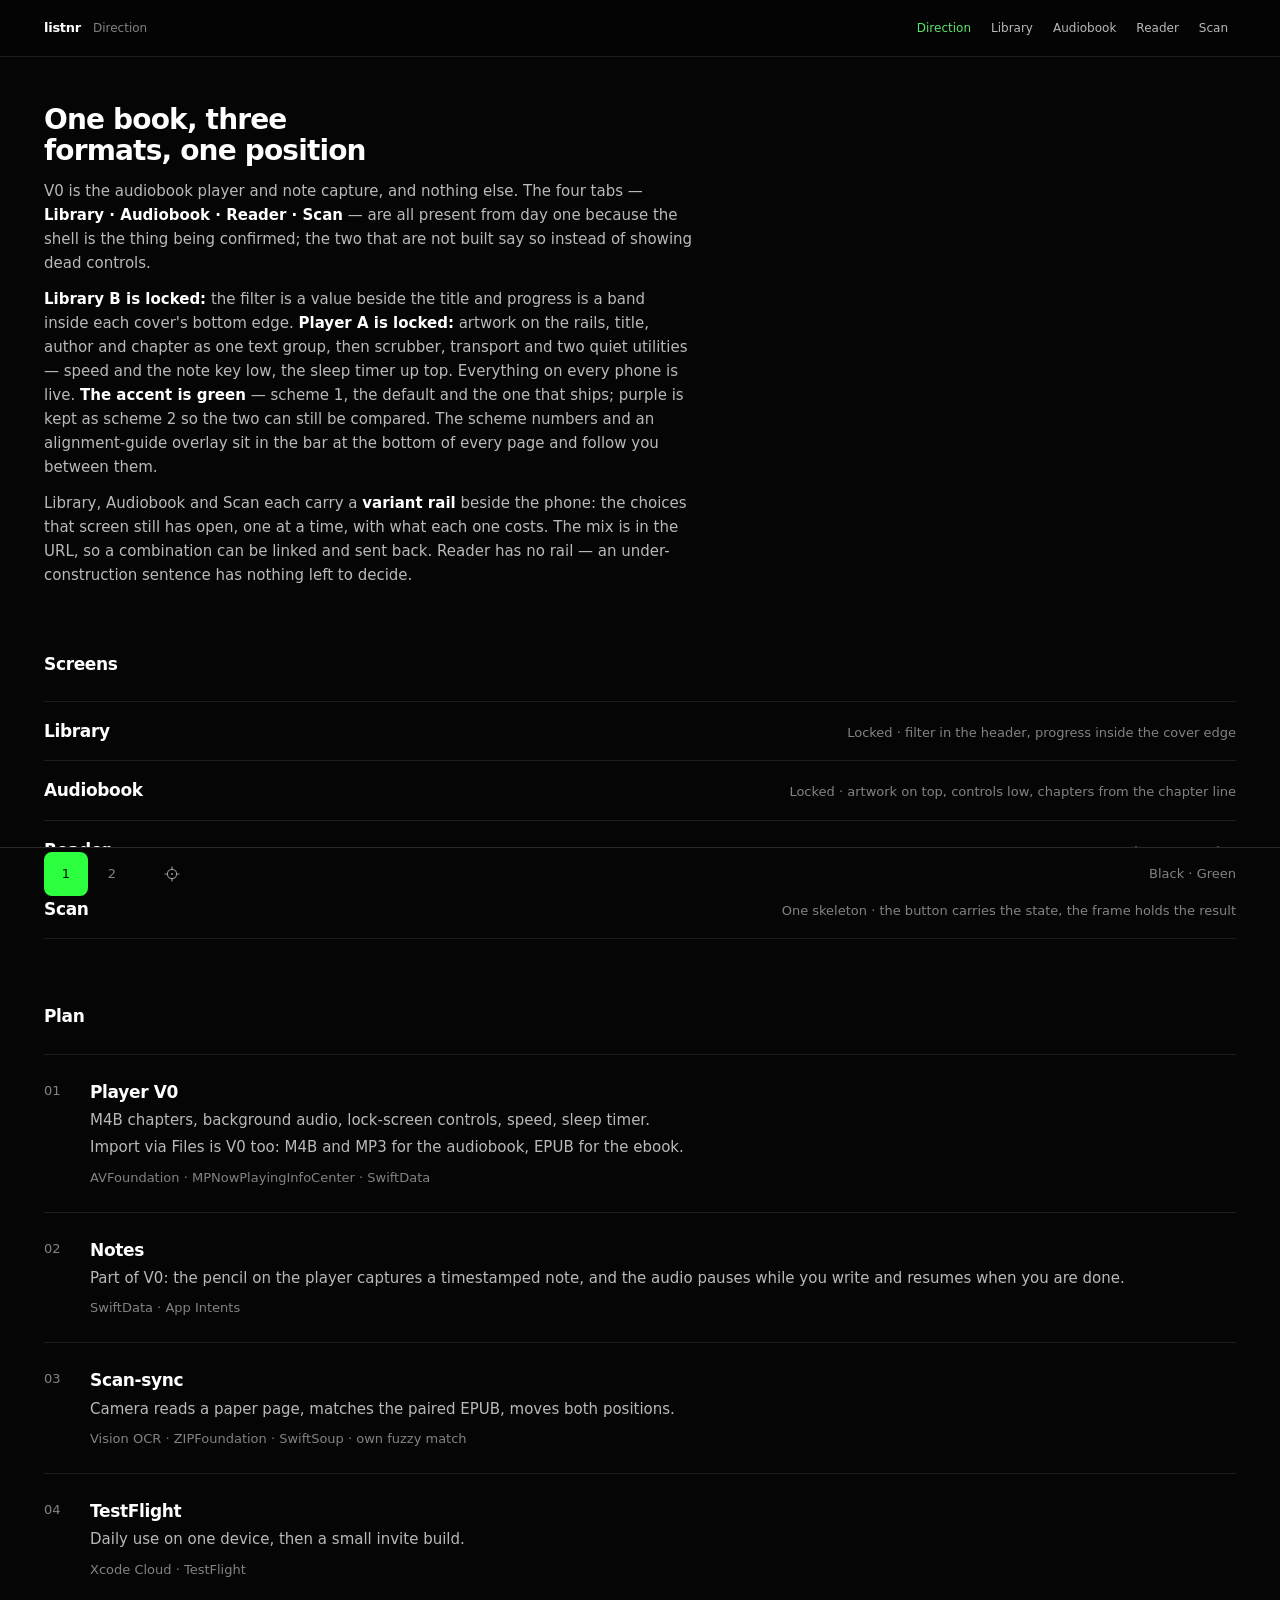
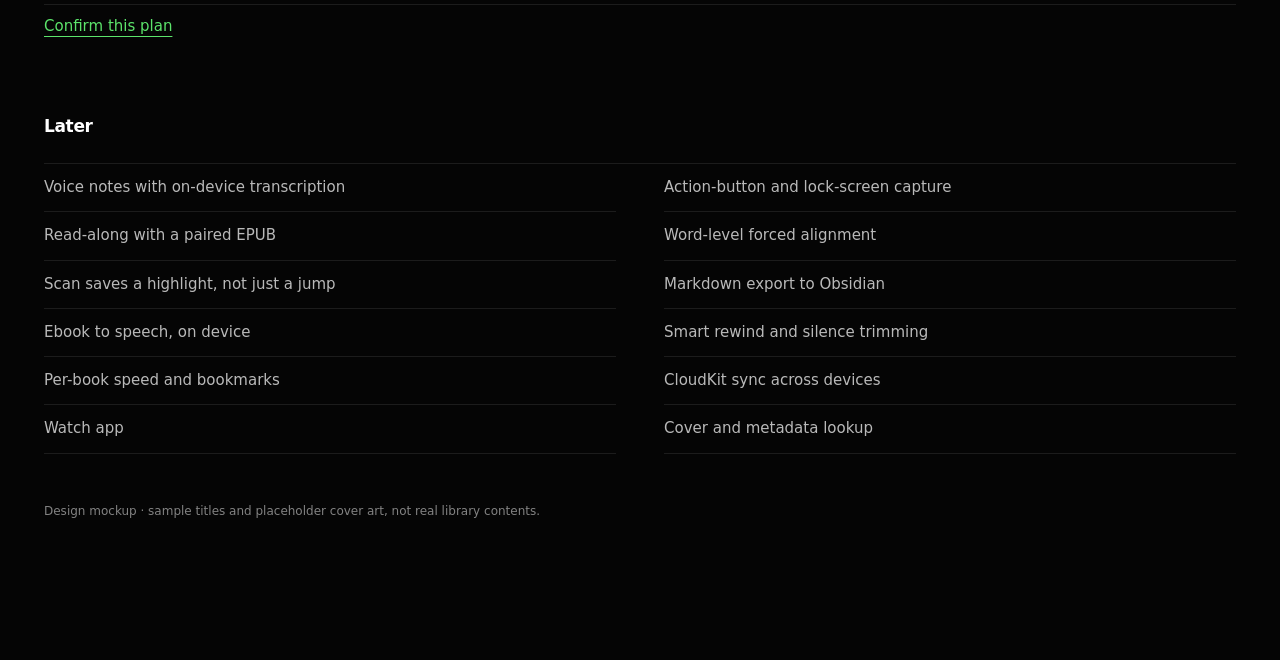
==== commit 67f9897c: "Scan: one fixed skeleton, the button carries the state The screen was five differently-shaped layout" ====
--- a/docs/mockups/index.html
+++ b/docs/mockups/index.html
@@ -42,7 +42,7 @@
     <a href="library.html"><b>Library</b><span>Locked · filter in the header, progress inside the cover edge</span></a>
     <a href="audiobook.html"><b>Audiobook</b><span>Locked · artwork on top, controls low, chapters from the chapter line</span></a>
     <a href="reader.html"><b>Reader</b><span>Under construction</span></a>
-    <a href="scan.html"><b>Scan</b><span>Five phases · point at a page, confirm the second, jump</span></a>
+    <a href="scan.html"><b>Scan</b><span>One skeleton · the button carries the state, the frame holds the result</span></a>
   </nav>
 </div>
 
--- a/docs/mockups/kit.css
+++ b/docs/mockups/kit.css
@@ -27,6 +27,9 @@
      is held one notch back in luminance; the two still read as one green. */
   --accent:#2bff3e; --on-accent:#031306; --accent-ink:#5ce46b;
   --cov-1:#151a15; --cov-2:#1d1f1c; --cov-3:#121412; --cov-4:#232522; --cov-5:#1a1c19;
+  /* the tab bar is glass: a translucent film over whatever scrolls behind it,
+     and one step brighter for the pill under the tab you are on */
+  --glass:rgba(255,255,255,.055); --glass-2:rgba(255,255,255,.11); --glass-line:rgba(255,255,255,.10);
   --scheme-name:"Black · Green";
 }
 /* ---- 2 · BLACK · PURPLE (kept for comparison) ---------------------------- */
@@ -36,6 +39,7 @@
   --line:rgba(255,255,255,.15); --line-2:rgba(255,255,255,.09);
   --accent:#8b5cf6; --on-accent:#0c0518; --accent-ink:#a78bfa;
   --cov-1:#1c1730; --cov-2:#241f2c; --cov-3:#14131b; --cov-4:#2a2438; --cov-5:#1e1b23;
+  --glass:rgba(255,255,255,.055); --glass-2:rgba(255,255,255,.11); --glass-line:rgba(255,255,255,.10);
   --scheme-name:"Black · Purple";
 }
 
@@ -56,8 +60,8 @@
   /* ---- the rails ---- */
   --ins:20px;          /* the one horizontal inset inside every phone   */
   --cov:64px;          /* THE cover column — one width for every row    */
-  --tab-h:50px;        /* tab bar                                       */
-  --home-h:12px;       /* home indicator strip                          */
+  --tab-h:56px;        /* the floating glass tab capsule                */
+  --home-h:22px;       /* the strip it floats above                     */
 
   /* ---- control geometry: dimensions, not spacing ---- */
   --tap:44px;          /* the floor every interactive target stands on  */
@@ -261,21 +265,42 @@
 
 .screen{
   flex:1;min-height:0;display:flex;flex-direction:column;
-  padding:var(--s7) var(--ins) 0;overflow:hidden;
-}
+  padding:var(--s7) var(--ins) var(--tab-h);overflow:hidden;
+}
+/* a screen whose body scrolls gives the room back to the scroller instead, so
+   the list runs on under the glass the way it does on the device */
+.screen--list{padding-bottom:0;}
+.screen--list .scroll{padding-bottom:calc(var(--tab-h) + var(--s4));}
 
 .scroll{flex:1;min-height:0;overflow-y:auto;overscroll-behavior:contain;-webkit-overflow-scrolling:touch;}
 .scroll::-webkit-scrollbar{width:0;}
 
+/* ---- the tab bar: iOS 26 Liquid Glass -----------------------------------
+   Not a strip across the foot of the screen: a capsule that floats on the same
+   two rails as everything else, translucent and blurred over whatever passes
+   behind it, with the tab you are on as a filled pill in the accent. This is
+   the system's own shape — rule 2 governs what the app draws inside its
+   content, not the platform chrome it sits in. -------------------------- */
 .tabbar{
-  flex:none;display:flex;align-items:stretch;
-  height:var(--tab-h);margin-inline:var(--ins);
-  border-top:1px solid var(--line-2);
-}
-.ios .tabbar .btn{flex:1 1 0;width:auto;height:auto;color:var(--ink-3);}
+  position:absolute;z-index:4;left:var(--ins);right:var(--ins);bottom:var(--home-h);
+  height:var(--tab-h);display:flex;align-items:stretch;gap:var(--s0);
+  padding:var(--s1);border-radius:calc(var(--tab-h) / 2);
+  background:var(--glass);
+  -webkit-backdrop-filter:blur(24px) saturate(180%);
+  backdrop-filter:blur(24px) saturate(180%);
+  box-shadow:inset 0 0 0 1px var(--glass-line),0 10px 28px rgba(0,0,0,.45);
+  transition:background 180ms linear;
+}
+.ios .tabbar .btn{
+  flex:1 1 0;width:auto;height:auto;min-height:0;
+  flex-direction:column;justify-content:center;gap:3px;
+  color:var(--ink-3);border-radius:calc((var(--tab-h) - var(--s2)) / 2);
+  transition:color 160ms ease,background 160ms ease;
+}
 .ios .tabbar .btn:hover{color:var(--ink-2);}
-.ios .tabbar .btn[aria-current="true"]{color:var(--accent-ink);}
-.tabbar svg{width:23px;height:23px;display:block;}
+.ios .tabbar .btn[aria-current="true"]{color:var(--accent-ink);background:var(--glass-2);}
+.tabbar svg{width:22px;height:22px;display:block;}
+.tab-l{font-size:11px;line-height:1;letter-spacing:-.01em;}
 .homebar{flex:none;height:var(--home-h);display:flex;align-items:center;justify-content:center;}
 .homebar i{display:block;width:112px;height:4px;border-radius:2px;background:var(--line);}
 
@@ -377,7 +402,7 @@
      --s5          ──────────────────────── to the tab bar
    ═════════════════════════════════════════════════════════════════════════ */
 
-.screen--player{padding-bottom:var(--s5);}
+.screen--player{padding-bottom:calc(var(--tab-h) + var(--s5));}
 
 .pl-top{display:grid;grid-template-columns:1fr auto 1fr;align-items:center;
   flex:none;color:var(--ink-2);height:32px;}
@@ -581,7 +606,7 @@
   .gap{flex-basis:var(--s5);min-height:var(--s5);}
   .transport{margin-top:var(--s4);}
   .util{margin-top:var(--s5);}
-  .screen--player{padding-bottom:var(--s4);}
+  .screen--player{padding-bottom:calc(var(--tab-h) + var(--s4));}
 }
 @container (max-height:640px){
   .pl-cover{display:none;}
@@ -589,32 +614,55 @@
 }
 
 /* ═══ THE SCAN SCREEN ═════════════════════════════════════════════════════
-   One screen, five phases, one box. The viewfinder keeps its box until the
-   screen runs out of room for what the phase has to say, and then gives way
-   before the text does — the same order the player's cover follows. Pointing
-   and reading never move it; only a result, which has earned the room.
-
-     sc-of      what the scan is matched against
-     --s5       ────────────────────────────────────
-     sc-view    the camera, inset rail to inset rail
-     gap        the flexible air
-     sc-body    what the phase has to say, or the shutter when it has nothing
-     sc-acts    the one confirmation, on the rails
+   ONE SKELETON. Three things stand on this screen and none of them moves,
+   resizes or reflows between states — only their contents change:
+
+     sc-head    44px  the book line, and the close slot on the right rail
+     --s5             ────────────────────────────────────
+     sc-stage   3:4   THE FRAME. Four brackets, one fixed box. It holds the
+                      viewfinder, the frozen frame, the result, or the book
+                      list — never a different shape.
+     sc-foot    rest  the flexible gap, with THE BUTTON centred in it. The
+                      screen's bottom padding is exactly the tab capsule, so
+                      this box runs from the frame's bottom edge to the top of
+                      the glass and `align-items:center` centres the button in
+                      that gap by construction, not by a hand-tuned number.
+
+   THE BUTTON IS THE STATE MACHINE. Shutter, spinner, "Jump here", "Prepare
+   this book", the fraction — one control, one footprint, in every state.
    ═════════════════════════════════════════════════════════════════════════ */
-.screen--scan{padding-bottom:var(--s5);}
-
-.sc-of{flex:none;height:32px;line-height:32px;font-size:var(--t-sm);color:var(--ink-3);
-  white-space:nowrap;overflow:hidden;text-overflow:ellipsis;}
-
+.screen--scan{padding-bottom:var(--tab-h);}
+
+/* ---- 1 · the book line -------------------------------------------------- */
+/* the close slot is a fixed grid column, present in every state, so the line
+   beside it can never change width when a close appears */
+.sc-head{flex:none;display:grid;grid-template-columns:minmax(0,1fr) var(--tap);
+  align-items:center;height:var(--tap);}
+.sc-of{min-width:0;display:flex;align-items:center;gap:var(--s1);
+  font-size:var(--t-sm);color:var(--ink-3);white-space:nowrap;}
+.sc-of .lead{flex:none;}
+/* the value-plus-caret of the library's filter, reused verbatim */
+.ios .sc-pick{min-width:0;min-height:0;height:var(--tap);gap:var(--s1);
+  font-size:var(--t-sm);color:var(--ink);}
+.sc-pick .t{min-width:0;overflow:hidden;text-overflow:ellipsis;white-space:nowrap;}
+.sc-pick svg{width:12px;height:12px;flex:none;transition:transform 160ms ease;}
+.ios .sc-pick[aria-expanded="true"]{color:var(--accent-ink);}
+.sc-pick[aria-expanded="true"] svg{transform:rotate(180deg);}
+.ios .sc-close{justify-self:end;color:var(--ink-3);
+  margin-right:calc((var(--tap) - var(--glyph)) / -2);}
+.ios .sc-close:hover{color:var(--ink);}
+.sc-close svg{width:17px;height:17px;}
+
+/* ---- 2 · the frame ------------------------------------------------------ */
 /* the camera stands in as a dark box with a bracket frame — never a photo,
    because a photo would promise a fidelity the mockup does not have */
-.sc-view{position:relative;flex:0 1 auto;min-height:0;width:100%;aspect-ratio:3/4;
+.sc-stage{position:relative;flex:0 1 auto;min-height:0;width:100%;aspect-ratio:3/4;
   margin-top:var(--s5);border-radius:12px;overflow:hidden;
   background:var(--raise);border:1px solid var(--line-2);
   transition:background 180ms linear,border-color 180ms linear;}
-/* frozen: the frame stops being live and drops back to the ground colour */
-.sc-view[data-live="false"]{background:var(--bg);}
-.sc-view[data-live="false"] .sc-corner{opacity:.4;}
+/* frozen, or standing in for something that is not a camera at all */
+.sc-stage[data-live="false"]{background:var(--bg);}
+.sc-stage[data-live="false"] .sc-corner{opacity:.4;}
 .sc-corner{position:absolute;width:26px;height:26px;border:0 solid var(--line);
   transition:opacity 180ms linear;}
 .sc-corner.tl{top:var(--s4);left:var(--s4);border-top-width:1px;border-left-width:1px;border-top-left-radius:5px;}
@@ -622,47 +670,88 @@
 .sc-corner.bl{bottom:var(--s4);left:var(--s4);border-bottom-width:1px;border-left-width:1px;border-bottom-left-radius:5px;}
 .sc-corner.br{bottom:var(--s4);right:var(--s4);border-bottom-width:1px;border-right-width:1px;border-bottom-right-radius:5px;}
 
-.sc-body{flex:none;margin-top:var(--s6);}
-
-/* the one key: the same filled disc as the play key, because it is the same
-   kind of act — the single thing this screen is for */
-.sc-shoot{display:flex;align-items:center;justify-content:center;}
-.sc-hint{font-size:var(--t-sm);color:var(--ink-3);text-align:center;margin-top:var(--s3);}
-
-/* what the phase says: one plain line, and a quieter one under it */
+/* the hint lives over the camera on a slight darkening, not on a line of its
+   own under the frame, and it leaves once a scan has been taken */
+.sc-dim{position:absolute;inset:0;pointer-events:none;
+  background:linear-gradient(to bottom,rgba(5,5,5,0) 45%,rgba(5,5,5,.62));}
+.sc-hint{position:absolute;left:var(--s5);right:var(--s5);bottom:var(--s5);
+  font-size:var(--t-sm);color:var(--ink-2);text-align:center;}
+
+/* anything the frame has to say instead of a camera. It is absolutely placed
+   inside the box, so no amount of text can change the box. The 46px block
+   padding clears the brackets, which start 16px in and run 26px long. */
+.sc-in{position:absolute;inset:0;overflow-y:auto;overscroll-behavior:contain;
+  padding:46px var(--s5);display:flex;flex-direction:column;justify-content:center;}
+.sc-in::-webkit-scrollbar{width:0;}
+
+/* what a state says: one plain line, and a quieter one under it */
 .sc-line{font-size:var(--t-md);color:var(--ink);line-height:1.45;}
 .sc-sub{font-size:var(--t-sm);color:var(--ink-3);line-height:1.45;margin-top:var(--s2);}
-
 /* the text that was read, quoted back so the guess can be judged */
 .sc-quote{font-size:var(--t-md);color:var(--ink-2);line-height:1.5;
-  display:-webkit-box;-webkit-line-clamp:3;-webkit-box-orient:vertical;overflow:hidden;}
+  display:-webkit-box;-webkit-line-clamp:4;-webkit-box-orient:vertical;overflow:hidden;}
 /* the proposal: the second, then the chapter it falls in */
 .sc-at{font-size:19px;font-weight:700;letter-spacing:-.025em;line-height:1.25;color:var(--ink);
   margin-top:var(--s4);font-variant-numeric:tabular-nums;}
 .sc-ch{font-size:var(--t-sm);color:var(--ink-2);line-height:1.45;margin-top:var(--s1);
   white-space:nowrap;overflow:hidden;text-overflow:ellipsis;}
-
-/* transcription is the one thing here that knows its own fraction, so it is
-   the one thing that draws one */
-.sc-bar{display:block;position:relative;height:1px;margin-top:var(--s4);
-  background:var(--line-2);overflow:hidden;}
-.sc-bar i{position:absolute;inset:0 auto 0 0;background:var(--accent-ink);
-  transition:width 400ms linear;}
 .sc-prog{font-size:var(--t-sm);color:var(--ink-3);line-height:1.45;margin-top:var(--s2);
   font-variant-numeric:tabular-nums;}
 
-/* refuse left, confirm right — the note and import sheets' own rhythm */
-.sc-acts{display:flex;align-items:center;justify-content:space-between;flex:none;
-  margin-top:var(--s5);}
-
+/* ---- the book list: the frame's box, become a selector ------------------ */
+.sc-list{position:absolute;inset:0;overflow-y:auto;overscroll-behavior:contain;
+  padding:46px var(--s5);}
+.sc-list::-webkit-scrollbar{width:0;}
+.ios .sc-book{display:flex;width:100%;align-items:baseline;justify-content:space-between;
+  gap:var(--s4);min-height:var(--tap);padding-block:var(--s2);
+  border-bottom:1px solid var(--line-2);color:var(--ink-2);font-size:var(--t-sm);}
+.ios .sc-book:last-child{border-bottom:0;}
+.sc-book .n{min-width:0;overflow:hidden;text-overflow:ellipsis;white-space:nowrap;}
+.sc-book .r{flex:none;font-size:var(--t-xs);color:var(--ink-3);}
+.ios .sc-book[aria-current="true"]{color:var(--ink);font-weight:600;}
+
+/* ---- 3 · the button ----------------------------------------------------- */
+/* the gap between the frame and the glass, and the one control centred in it */
+.sc-foot{flex:1 1 auto;min-height:var(--key);display:flex;align-items:center;justify-content:center;}
+.ios .sc-key{width:100%;height:var(--key);min-height:var(--key);
+  display:flex;align-items:center;justify-content:center;
+  font-size:var(--t-md);font-weight:600;color:var(--accent-ink);}
+.ios .sc-key[disabled]{font-weight:600;}
+/* the shutter: the same filled disc as the play key, because it is the same
+   kind of act — the single thing this screen is for */
+.sc-key .disc{display:flex;align-items:center;justify-content:center;
+  width:var(--key);height:var(--key);border-radius:50%;
+  background:var(--accent);color:var(--on-accent);
+  transition:opacity 120ms cubic-bezier(.22,.61,.36,1),background 180ms linear;}
+.sc-key .disc svg{width:26px;height:26px;display:block;}
+.sc-key[disabled] .disc{opacity:.3;}
+@media (prefers-reduced-motion:no-preference){
+  .ios .sc-key:active .disc{transform:scale(.97);}
+}
+/* the same footprint, working. Reading has no fraction and its arc simply
+   turns; preparing has one and the arc is the fraction, with the number in
+   the middle of the disc it is drawn on. */
+.sc-key .ring{position:relative;width:var(--key);height:var(--key);border-radius:50%;
+  display:flex;align-items:center;justify-content:center;
+  box-shadow:inset 0 0 0 2px var(--line-2);}
+.sc-key .ring::after{content:"";position:absolute;inset:0;border-radius:50%;
+  background:conic-gradient(from 0deg,transparent 0deg 250deg,var(--accent) 360deg);
+  -webkit-mask:radial-gradient(farthest-side,transparent calc(100% - 2px),#000 calc(100% - 2px));
+  mask:radial-gradient(farthest-side,transparent calc(100% - 2px),#000 calc(100% - 2px));
+  animation:sc-spin 1.1s linear infinite;}
+.sc-key .ring[data-p]::after{animation:none;
+  background:conic-gradient(var(--accent) calc(var(--p) * 1%),transparent 0);}
+.sc-key .ring .p{font-size:var(--t-sm);font-weight:600;color:var(--ink-2);
+  font-variant-numeric:tabular-nums;}
+@keyframes sc-spin{to{transform:rotate(360deg);}}
+
+/* a short frame steps the one flexible margin down a notch and lets the frame
+   shrink against its own aspect ratio. Nothing here may give the frame a
+   second flexible box to share the leftover with: the button's place in the
+   gap is a consequence of the frame's height, so exactly one of them may
+   flex. */
 @container (max-height:720px){
-  .sc-view{margin-top:var(--s4);}
-  .sc-body{margin-top:var(--s5);}
-  .sc-acts{margin-top:var(--s4);}
-  .screen--scan{padding-bottom:var(--s4);}
-}
-@container (max-height:640px){
-  .sc-view{aspect-ratio:auto;flex:1 1 auto;min-height:96px;}
+  .sc-stage{margin-top:var(--s4);}
 }
 
 /* under construction */
@@ -846,12 +935,10 @@
 .phone[data-c="clear"] .ios .empty-act{display:inline-flex;}
 .phone[data-c="mute"] .empty{display:none;}
 
-/* ---- D · how the tab bar reads ------------------------------------------ */
-.tabbar .tabmark{position:absolute;top:-1px;left:25%;right:25%;height:2px;
-  border-radius:1px;background:var(--accent);opacity:0;}
-.ios .tabbar .btn{position:relative;}
-.phone[data-d="mark"] .tabbar .btn[aria-current="true"] .tabmark{opacity:1;}
-.phone[data-d="noline"] .tabbar{border-top:0;}
+/* ---- D · how the section headers read ----------------------------------- */
+.phone[data-d="plain"] .sect{text-transform:none;letter-spacing:0;
+  font-size:var(--t-sm);font-weight:400;}
+.phone[data-d="none"] .sect{display:none;}
 
 /* ---- E · the play key --------------------------------------------------- */
 .phone[data-e="ring"] .ios .transport .play{
@@ -876,20 +963,22 @@
 .phone[data-h="caret"] .pl-ch[aria-expanded="true"] .cv{transform:rotate(180deg);}
 .phone[data-h="lit"] .ios .pl-ch{color:var(--accent-ink);}
 
-/* ---- I · the shutter ---------------------------------------------------- */
-.phone[data-i="ring"] .ios .sc-shoot .btn{
-  background:none;color:var(--accent-ink);box-shadow:inset 0 0 0 2px var(--accent-ink);}
-.phone[data-i="ring"] .ios .sc-shoot .btn:hover{color:var(--accent-ink);}
-.phone[data-i="glyph"] .ios .sc-shoot .btn{background:none;color:var(--accent-ink);}
-.phone[data-i="glyph"] .ios .sc-shoot .btn svg{width:44px;height:44px;}
-
-/* ---- J · where the two answers sit -------------------------------------- */
-.phone[data-j="right"] .sc-acts{justify-content:flex-end;gap:var(--s5);}
-.phone[data-j="right"] .sc-acts>span:empty{display:none;}
-.phone[data-j="stack"] .sc-acts{flex-direction:column-reverse;align-items:stretch;}
-.phone[data-j="stack"] .ios .sc-acts .btn{justify-content:center;}
-
-/* ---- K · the viewfinder frame ------------------------------------------- */
-.phone[data-k="rule"] .sc-corner{display:none;}
-.phone[data-k="rule"] .sc-view{border-color:var(--line);}
-.phone[data-k="bare"] .sc-corner{display:none;}
+/* ---- I · what the button does while it works ---------------------------- */
+.phone[data-i="disc"] .sc-key .ring{background:var(--accent);box-shadow:none;}
+.phone[data-i="disc"] .sc-key .ring::after{
+  background:conic-gradient(from 0deg,transparent 0deg 250deg,var(--on-accent) 360deg);}
+.phone[data-i="disc"] .sc-key .ring[data-p]::after{
+  background:conic-gradient(var(--on-accent) calc(var(--p) * 1%),transparent 0);}
+.phone[data-i="disc"] .sc-key .ring .p{color:var(--on-accent);}
+.phone[data-i="still"] .sc-key .ring{background:var(--accent);opacity:.4;box-shadow:none;}
+.phone[data-i="still"] .sc-key .ring::after{display:none;}
+.phone[data-i="still"] .sc-key .ring .p{color:var(--on-accent);}
+
+/* ---- J · where the frame puts what it has to say ------------------------ */
+.phone[data-j="top"] .sc-in{justify-content:flex-start;}
+.phone[data-j="bottom"] .sc-in{justify-content:flex-end;}
+
+/* ---- K · how the book list says a book is ready ------------------------- */
+.phone[data-k="lack"] .sc-book[data-ready="1"] .r{visibility:hidden;}
+.phone[data-k="dim"] .sc-book .r{display:none;}
+.phone[data-k="dim"] .sc-book[data-ready="0"]{color:var(--ink-3);}
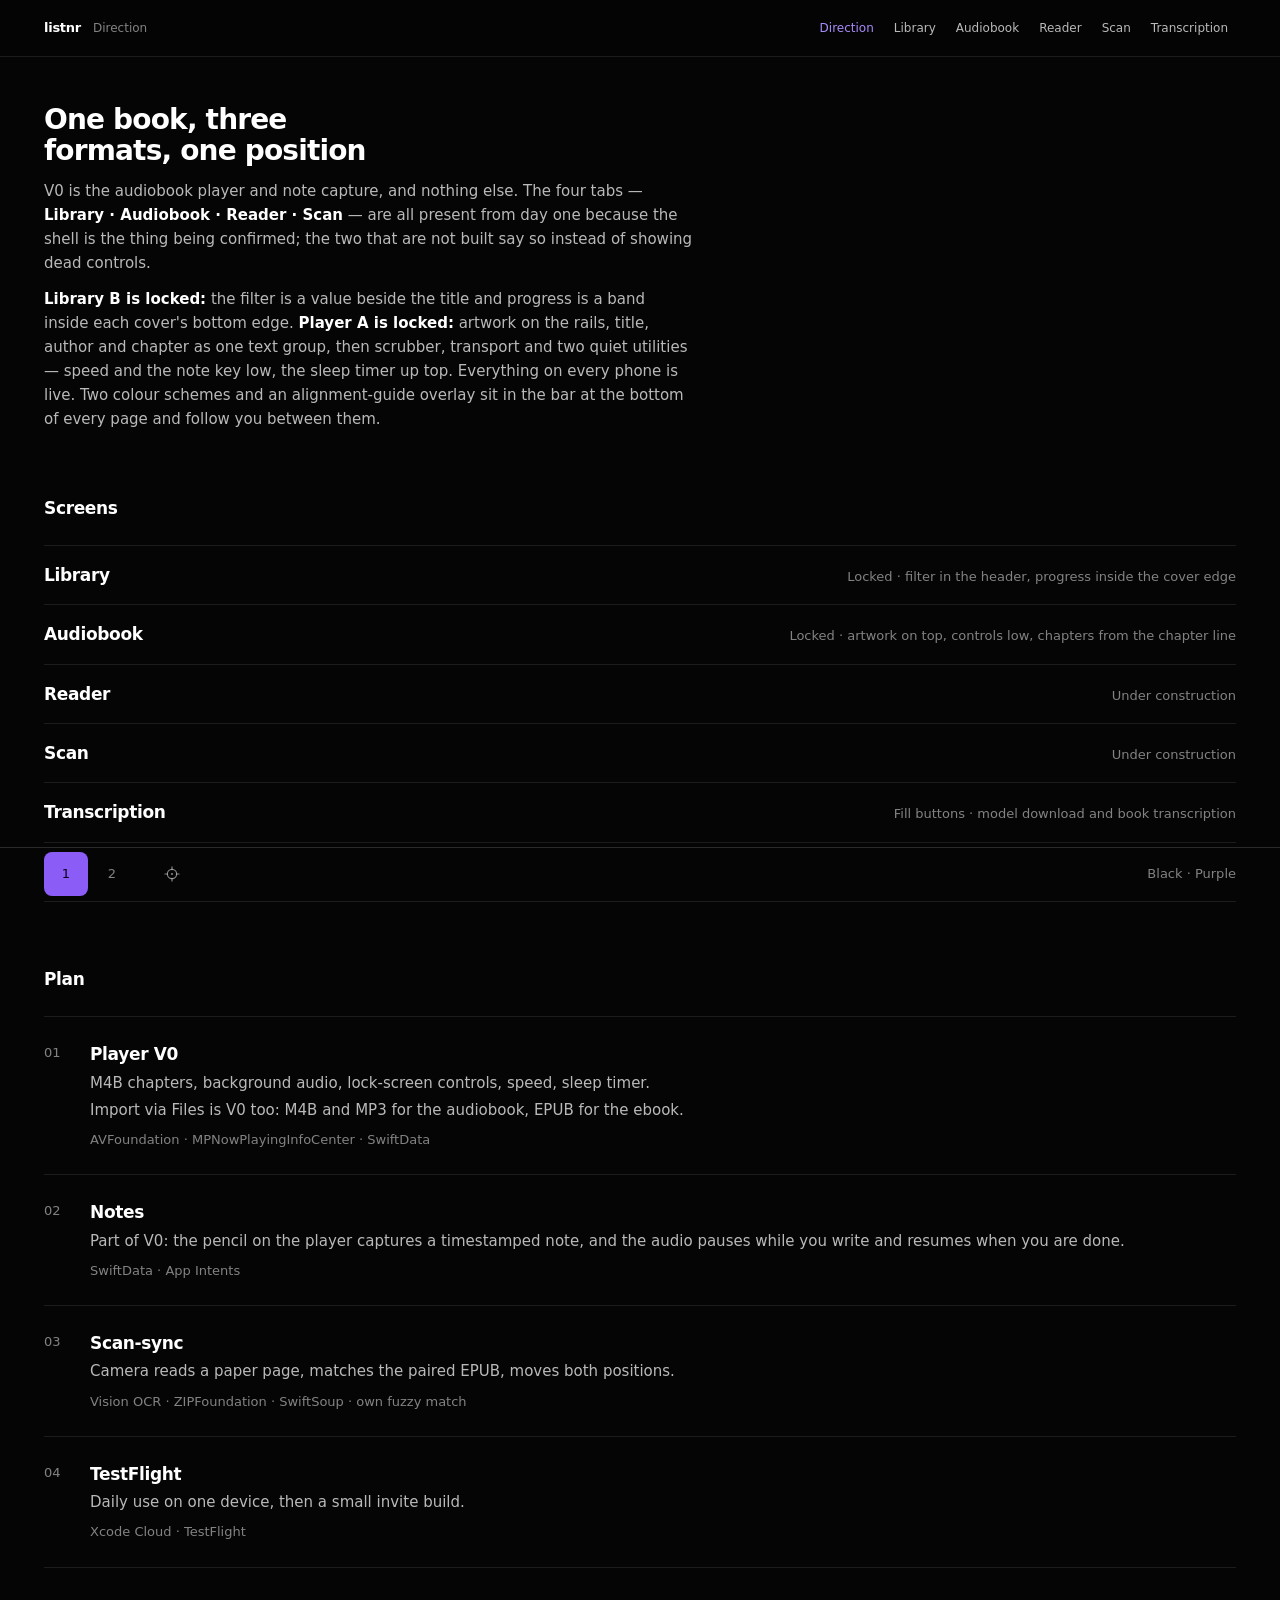
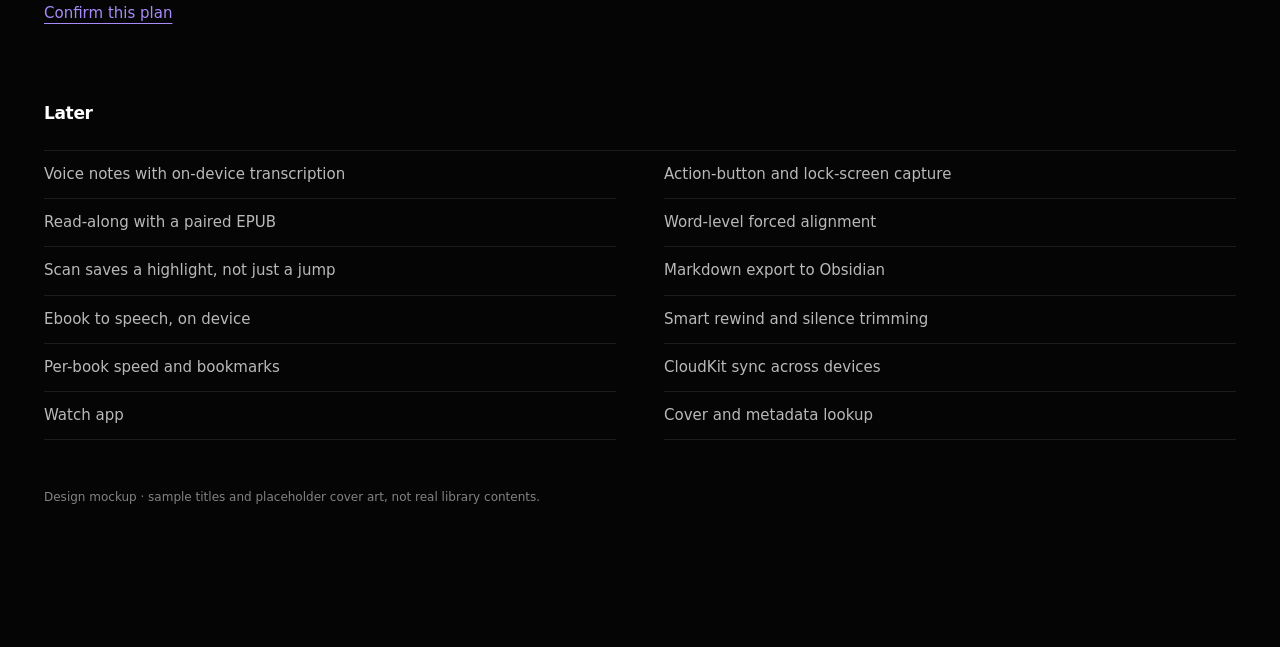
==== commit 214a5f14: "Mockups: Transcription screen with fill buttons The Transcription screen is a new surface: two long " ====
--- a/docs/mockups/index.html
+++ b/docs/mockups/index.html
@@ -4,8 +4,8 @@
 <meta charset="utf-8">
 <meta name="viewport" content="width=device-width, initial-scale=1, viewport-fit=cover">
 <meta name="theme-color" content="#050505">
+<link rel="icon" href="favicon.svg">
 <title>Listnr — Direction</title>
-<link rel="icon" href="data:,">
 <link rel="stylesheet" href="kit.css">
 </head>
 <body>
@@ -24,15 +24,8 @@
     band inside each cover's bottom edge. <strong>Player A is locked:</strong> artwork on the rails,
     title, author and chapter as one text group, then scrubber, transport and two quiet utilities —
     speed and the note key low, the sleep timer up top.
-    Everything on every phone is live. <strong>The accent is green</strong> — scheme 1, the default and
-    the one that ships; purple is kept as scheme 2 so the two can still be compared. The scheme numbers
-    and an alignment-guide overlay sit in the bar at the bottom of every page and follow you between them.
-  </p>
-  <p>
-    Library, Audiobook and Scan each carry a <strong>variant rail</strong> beside the phone: the choices
-    that screen still has open, one at a time, with what each one costs. The mix is in the URL, so a
-    combination can be linked and sent back. Reader has no rail — an under-construction sentence has
-    nothing left to decide.
+    Everything on every phone is live. Two colour schemes and an alignment-guide overlay sit in the
+    bar at the bottom of every page and follow you between them.
   </p>
 </div>
 
@@ -42,7 +35,9 @@
     <a href="library.html"><b>Library</b><span>Locked · filter in the header, progress inside the cover edge</span></a>
     <a href="audiobook.html"><b>Audiobook</b><span>Locked · artwork on top, controls low, chapters from the chapter line</span></a>
     <a href="reader.html"><b>Reader</b><span>Under construction</span></a>
-    <a href="scan.html"><b>Scan</b><span>One skeleton · the button carries the state, the frame holds the result</span></a>
+    <a href="scan.html"><b>Scan</b><span>Under construction</span></a>
+    <a href="transcribe.html"><b>Transcription</b><span>Fill buttons · model download and book transcription</span></a>
+    <a href="icon.html"><b>App icon</b><span>Ten concepts · 8 chosen, lime on black</span></a>
   </nav>
 </div>
 
@@ -71,7 +66,7 @@
       <p class="k">Xcode Cloud · TestFlight</p>
     </div></li>
   </ol>
-  <p class="pg-act"><button class="quiet-act" type="button" id="confirm" aria-pressed="false"><span>Confirm this plan</span></button></p>
+  <p style="margin-top:24px"><button class="quiet-act" type="button" id="confirm" aria-pressed="false"><span>Confirm this plan</span></button></p>
 </div>
 
 <div class="pg-sect">
--- a/docs/mockups/kit.css
+++ b/docs/mockups/kit.css
@@ -16,38 +16,27 @@
       which is a development overlay and never ships.
    ═══════════════════════════════════════════════════════════════════════════ */
 
-/* ---- 1 · BLACK · GREEN (default — the decided accent) --------------------- */
+/* ---- 1 · BLACK · PURPLE (default) ---------------------------------------- */
 html[data-scheme="1"]{
-  --bg:#050505; --raise:#0d0d0d; --raise-2:#151515;
-  --ink:#ffffff; --ink-2:rgba(255,255,255,.72); --ink-3:rgba(255,255,255,.50);
-  --line:rgba(255,255,255,.15); --line-2:rgba(255,255,255,.09);
-  /* --accent is the filled mark: the play key, the shutter, the band inside a
-     cover. --accent-ink is the same decision at text weight — a line of type, a
-     2px scrubber fill, an active tab. Neon at type size buzzes, so the ink step
-     is held one notch back in luminance; the two still read as one green. */
-  --accent:#2bff3e; --on-accent:#031306; --accent-ink:#5ce46b;
-  --cov-1:#151a15; --cov-2:#1d1f1c; --cov-3:#121412; --cov-4:#232522; --cov-5:#1a1c19;
-  /* the tab bar is glass: a translucent film over whatever scrolls behind it,
-     and one step brighter for the pill under the tab you are on */
-  --glass:rgba(255,255,255,.055); --glass-2:rgba(255,255,255,.11); --glass-line:rgba(255,255,255,.10);
-  --scheme-name:"Black · Green";
-}
-/* ---- 2 · BLACK · PURPLE (kept for comparison) ---------------------------- */
-html[data-scheme="2"]{
   --bg:#050505; --raise:#0d0d0d; --raise-2:#161418;
   --ink:#ffffff; --ink-2:rgba(255,255,255,.72); --ink-3:rgba(255,255,255,.50);
   --line:rgba(255,255,255,.15); --line-2:rgba(255,255,255,.09);
   --accent:#8b5cf6; --on-accent:#0c0518; --accent-ink:#a78bfa;
   --cov-1:#1c1730; --cov-2:#241f2c; --cov-3:#14131b; --cov-4:#2a2438; --cov-5:#1e1b23;
-  --glass:rgba(255,255,255,.055); --glass-2:rgba(255,255,255,.11); --glass-line:rgba(255,255,255,.10);
   --scheme-name:"Black · Purple";
 }
+/* ---- 2 · BLACK · NEON GREEN ---------------------------------------------- */
+html[data-scheme="2"]{
+  --bg:#050505; --raise:#0d0d0d; --raise-2:#151515;
+  --ink:#ffffff; --ink-2:rgba(255,255,255,.72); --ink-3:rgba(255,255,255,.50);
+  --line:rgba(255,255,255,.15); --line-2:rgba(255,255,255,.09);
+  --accent:#2bff3e; --on-accent:#031306; --accent-ink:#2bff3e;
+  --cov-1:#151a15; --cov-2:#1d1f1c; --cov-3:#121412; --cov-4:#232522; --cov-5:#1a1c19;
+  --scheme-name:"Black · Neon";
+}
 
 :root{
-  /* spacing scale — the player's rhythm is built from these and nothing else.
-     --s0 is the one half-step, and it exists for exactly one job: two controls
-     that have to read as a single segmented thing. Nothing else may use it. */
-  --s0:2px;
+  /* spacing scale — the player's rhythm is built from these and nothing else */
   --s1:4px; --s2:8px; --s3:12px; --s4:16px; --s5:24px;
   --s6:32px; --s7:48px; --s8:64px;
   /* type scale */
@@ -60,14 +49,8 @@
   /* ---- the rails ---- */
   --ins:20px;          /* the one horizontal inset inside every phone   */
   --cov:64px;          /* THE cover column — one width for every row    */
-  --tab-h:56px;        /* the floating glass tab capsule                */
-  --home-h:22px;       /* the strip it floats above                     */
-
-  /* ---- control geometry: dimensions, not spacing ---- */
-  --tap:44px;          /* the floor every interactive target stands on  */
-  --key:64px;          /* the one dominant disc: play, shutter          */
-  --glyph:20px;        /* the icon inside a bare key                    */
-  --wheel-row:36px;    /* one row of the chapter drum                   */
+  --tab-h:50px;        /* tab bar                                       */
+  --home-h:12px;       /* home indicator strip                          */
 
   --guide:rgba(255,64,64,.62);
   --guide-2:rgba(255,64,64,.34);
@@ -122,7 +105,7 @@
 .pg-head__nav{display:flex;gap:var(--s1);flex-wrap:wrap;margin-left:auto;}
 .pg-head__nav a{
   font-size:var(--t-xs);color:var(--ink-2);text-decoration:none;
-  padding:var(--s1) var(--s2);border-radius:7px;min-height:32px;
+  padding:6px 8px;border-radius:7px;min-height:32px;
   display:inline-flex;align-items:center;
   transition:color 160ms ease,background 160ms ease;
 }
@@ -173,134 +156,35 @@
 .ios button{font:inherit;color:inherit;background:none;border:0;padding:0;cursor:pointer;text-align:left;}
 .ios [hidden]{display:none!important;}
 
-/* ═══ THE BUTTON ══════════════════════════════════════════════════════════
-   ONE PRIMITIVE, THREE SHAPES, THREE TONES. Every tappable thing inside a
-   phone is `.btn` plus one shape and, if it is not the default, one tone.
-
-     shape   --text   a word you tap: Cancel · Save · Jump here · 30 min
-             --key    a glyph you tap: transport, shutter, tab, sleep, pencil
-             --row    a full-width line you tap: an import source, a menu item
-
-     tone    (none)   quiet ink — the default, and most of them
-             --go     the accent, at weight: the one confirming action
-             --off    the quiet ink-3: refusing, cancelling, unset
-             --fill   a filled accent disc — only a `--key`, only the one
-                      dominant act on a screen (play, shutter)
-
-   THE RULES THIS ENFORCES
-   · Every target is at least --tap (44px) in both axes, whatever it looks
-     like. A 20px glyph still has a 44px box; the box just overhangs, and a
-     negative margin derived from --tap gives the room back so the glyph
-     itself still lands on the inset rail.
-   · One label size, --t-md, from the type scale. There is no second size.
-   · Nothing is boxed. No border, no radius, no fill — except --fill, whose
-     disc is the control itself and not a decoration around a label.
-   ═══════════════════════════════════════════════════════════════════════ */
-.ios .btn{
-  display:inline-flex;align-items:center;justify-content:center;gap:var(--s2);
-  min-height:var(--tap);
-  font-size:var(--t-md);font-weight:400;color:var(--ink-2);
-  transition:color 160ms ease,opacity 120ms cubic-bezier(.22,.61,.36,1);
-}
-.ios .btn:hover{color:var(--ink);}
-.ios .btn:active{opacity:.7;}
-
-/* ---- shape: a word ---- */
-/* the floor applies to width too: "Save" is four letters and still a 44px
-   target. It grows rightward by default, and leftward with --end, so a word
-   that belongs on the right rail still ends exactly on it. */
-.ios .btn--text{justify-content:flex-start;min-width:var(--tap);color:var(--ink);}
-.ios .btn--end{justify-content:flex-end;}
-
-/* ---- shape: a glyph. Square by the tap floor, whatever the glyph is. ---- */
-.ios .btn--key{width:var(--tap);min-width:var(--tap);height:var(--tap);flex:none;}
-.ios .btn--key svg{width:var(--glyph);height:var(--glyph);display:block;}
-/* a key that also carries a value or a count keeps the floor but grows wide */
-.ios .btn--key.btn--wide{width:auto;justify-content:flex-start;}
-
-/* ---- shape: a line ---- */
-.ios .btn--row{
-  display:flex;width:100%;justify-content:space-between;align-items:baseline;
-  gap:var(--s4);min-height:var(--tap);color:var(--ink);
-}
-
-/* ---- tone ---- */
-.ios .btn--go{color:var(--accent-ink);font-weight:600;}
-.ios .btn--go:hover{color:var(--accent-ink);opacity:.82;}
-.ios .btn--off{color:var(--ink-3);}
-.ios .btn--off:hover{color:var(--ink-2);}
-/* nothing to do yet: the action drops to quiet ink and loses its weight */
-.ios .btn[disabled]{color:var(--ink-3);font-weight:400;cursor:default;opacity:1;}
-.ios .btn[disabled]:active{opacity:1;}
-
-/* the one filled control on a screen. The disc IS the button, so it is sized
-   by --key, not by the tap floor, and it is the only radius in the set. */
-.ios .btn--fill{
-  width:var(--key);min-width:var(--key);height:var(--key);border-radius:50%;
-  background:var(--accent);color:var(--on-accent);
-  transition:opacity 120ms cubic-bezier(.22,.61,.36,1),background 180ms linear;
-}
-.ios .btn--fill:hover{color:var(--on-accent);opacity:.88;}
-.ios .btn--fill svg{width:26px;height:26px;}
-@media (prefers-reduced-motion:no-preference){
-  .ios .btn--fill{transition:opacity 120ms cubic-bezier(.22,.61,.36,1),
-    transform 120ms cubic-bezier(.22,.61,.36,1),background 180ms linear;}
-  .ios .btn--fill:active{transform:scale(.97);}
-}
-
-/* a bare key's glyph has to land ON the rail, but its 44px box is wider than
-   the glyph. The overhang is given back, and it is derived from --tap and
-   --glyph so the number can never drift off the scale. */
-.ios .btn--rail-l{justify-content:flex-start;margin-left:calc((var(--tap) - var(--glyph)) / -2);}
-.ios .btn--rail-r{justify-content:flex-end;margin-right:calc((var(--tap) - var(--glyph)) / -2);}
-
 .notch{position:absolute;top:8px;left:50%;transform:translateX(-50%);
   width:96px;height:22px;border-radius:13px;background:var(--raise-2);z-index:3;}
 .stat{position:absolute;top:13px;left:var(--ins);right:var(--ins);z-index:3;
   display:flex;align-items:center;justify-content:space-between;}
 .stat b{font-size:13px;font-weight:600;font-variant-numeric:tabular-nums;letter-spacing:-.01em;}
 .stat i{display:block;width:15px;height:15px;color:var(--ink-2);}
-.stat span{display:flex;align-items:center;gap:var(--s1);}
+.stat span{display:flex;align-items:center;gap:5px;}
 .stat svg{width:15px;height:15px;display:block;}
 
 .screen{
   flex:1;min-height:0;display:flex;flex-direction:column;
-  padding:var(--s7) var(--ins) var(--tab-h);overflow:hidden;
-}
-/* a screen whose body scrolls gives the room back to the scroller instead, so
-   the list runs on under the glass the way it does on the device */
-.screen--list{padding-bottom:0;}
-.screen--list .scroll{padding-bottom:calc(var(--tab-h) + var(--s4));}
+  padding:46px var(--ins) 0;overflow:hidden;
+}
 
 .scroll{flex:1;min-height:0;overflow-y:auto;overscroll-behavior:contain;-webkit-overflow-scrolling:touch;}
 .scroll::-webkit-scrollbar{width:0;}
 
-/* ---- the tab bar: iOS 26 Liquid Glass -----------------------------------
-   Not a strip across the foot of the screen: a capsule that floats on the same
-   two rails as everything else, translucent and blurred over whatever passes
-   behind it, with the tab you are on as a filled pill in the accent. This is
-   the system's own shape — rule 2 governs what the app draws inside its
-   content, not the platform chrome it sits in. -------------------------- */
 .tabbar{
-  position:absolute;z-index:4;left:var(--ins);right:var(--ins);bottom:var(--home-h);
-  height:var(--tab-h);display:flex;align-items:stretch;gap:var(--s0);
-  padding:var(--s1);border-radius:calc(var(--tab-h) / 2);
-  background:var(--glass);
-  -webkit-backdrop-filter:blur(24px) saturate(180%);
-  backdrop-filter:blur(24px) saturate(180%);
-  box-shadow:inset 0 0 0 1px var(--glass-line),0 10px 28px rgba(0,0,0,.45);
-  transition:background 180ms linear;
-}
-.ios .tabbar .btn{
-  flex:1 1 0;width:auto;height:auto;min-height:0;
-  flex-direction:column;justify-content:center;gap:3px;
-  color:var(--ink-3);border-radius:calc((var(--tab-h) - var(--s2)) / 2);
-  transition:color 160ms ease,background 160ms ease;
-}
-.ios .tabbar .btn:hover{color:var(--ink-2);}
-.ios .tabbar .btn[aria-current="true"]{color:var(--accent-ink);background:var(--glass-2);}
-.tabbar svg{width:22px;height:22px;display:block;}
-.tab-l{font-size:11px;line-height:1;letter-spacing:-.01em;}
+  flex:none;display:flex;align-items:stretch;
+  height:var(--tab-h);margin-inline:var(--ins);
+  border-top:1px solid var(--line-2);
+}
+.tabbar button{
+  flex:1 1 0;min-width:0;display:flex;align-items:center;justify-content:center;
+  color:var(--ink-3);transition:color 160ms ease;
+}
+.tabbar button:hover{color:var(--ink-2);}
+.tabbar button[aria-current="true"]{color:var(--accent-ink);}
+.tabbar svg{width:23px;height:23px;display:block;}
 .homebar{flex:none;height:var(--home-h);display:flex;align-items:center;justify-content:center;}
 .homebar i{display:block;width:112px;height:4px;border-radius:2px;background:var(--line);}
 
@@ -311,7 +195,7 @@
 
 .search{
   margin-top:var(--s3);flex:none;height:36px;border-radius:9px;
-  background:var(--raise-2);display:flex;align-items:center;gap:var(--s2);padding-inline:var(--s2);
+  background:var(--raise-2);display:flex;align-items:center;gap:7px;padding-inline:9px;
   transition:background 180ms linear;
 }
 .search svg{width:15px;height:15px;color:var(--ink-3);flex:none;}
@@ -328,18 +212,29 @@
 }
 
 /* header dropdown: a value plus a caret, nothing drawn around it */
-.ios .drop{gap:var(--s1);color:var(--ink-2);}
+.drop{display:inline-flex;align-items:center;gap:5px;font-size:14px;color:var(--ink-2);
+  min-height:34px;transition:color 160ms ease;}
+.drop:hover{color:var(--ink);}
 .drop svg{width:12px;height:12px;display:block;}
-.ios .drop[aria-expanded="true"],.ios .add[aria-expanded="true"]{color:var(--accent-ink);}
+.drop[aria-expanded="true"]{color:var(--ink);}
 /* the filter value keeps its place; the one action ends on the right rail */
 .titlerow__acts{display:flex;align-items:center;gap:var(--s1);flex:none;}
-/* both controls carry a full 44px target and give the overhang back, so the
-   title row still reads 34px tall and the + still ends on the right rail */
-.ios .titlerow .btn{margin-block:calc((var(--tap) - 34px) / -2);}
+.ios .add{display:flex;align-items:center;justify-content:flex-end;
+  width:44px;height:44px;margin-block:-5px;padding-right:12px;margin-right:-12px;
+  color:var(--ink-2);transition:color 160ms ease;}
+.ios .add:hover{color:var(--ink);}
+.ios .add[aria-expanded="true"]{color:var(--accent-ink);}
+.add svg{width:20px;height:20px;display:block;}
 
 .menu{flex:none;margin-top:var(--s2);border-top:1px solid var(--line-2);}
-.ios .menu .btn{align-items:center;color:var(--ink-2);border-bottom:1px solid var(--line-2);}
-.ios .menu .btn[aria-pressed="true"]{color:var(--ink);font-weight:600;}
+.menu button{
+  display:flex;align-items:center;justify-content:space-between;width:100%;
+  font-size:14px;color:var(--ink-2);min-height:40px;
+  border-bottom:1px solid var(--line-2);
+  transition:color 160ms ease;
+}
+.menu button:hover{color:var(--ink);}
+.menu button[aria-pressed="true"]{color:var(--ink);font-weight:600;}
 .menu svg{width:14px;height:14px;flex:none;color:var(--accent-ink);}
 
 /* ---- covers ---- */
@@ -355,8 +250,8 @@
 .cover .inline-p i{position:absolute;inset:0 auto 0 0;background:var(--accent);}
 
 /* ---- resume row ---- */
-.ios .now{display:grid;grid-template-columns:var(--cov) minmax(0,1fr);align-items:center;
-  column-gap:var(--s4);width:100%;flex:none;padding:var(--s3) 0;min-height:var(--tap);}
+.ios .now{display:grid;grid-template-columns:var(--cov) minmax(0,1fr);
+  column-gap:14px;width:100%;flex:none;padding:var(--s3) 0;}
 .now .cover{width:var(--cov);height:var(--cov);}
 .now-x{min-width:0;display:flex;flex-direction:column;justify-content:center;}
 .now-t{display:block;font-size:16px;font-weight:600;letter-spacing:-.015em;line-height:20px;
@@ -364,14 +259,15 @@
 .now-a{display:block;font-size:12px;color:var(--ink-2);line-height:16px;
   white-space:nowrap;overflow:hidden;text-overflow:ellipsis;}
 .now-m{display:flex;justify-content:space-between;gap:var(--s2);font-size:11.5px;color:var(--ink-3);
-  margin-top:var(--s1);font-variant-numeric:tabular-nums;}
+  margin-top:6px;font-variant-numeric:tabular-nums;}
 
 /* ---- list rows ---- */
 /* `.ios button{padding:0}` is more specific than a bare class, so the row's
    own breathing room has to be claimed at the same weight */
 .ios .book{
-  display:grid;grid-template-columns:var(--cov) minmax(0,1fr);align-items:center;
-  column-gap:var(--s4);width:100%;padding:var(--s3) 0;min-height:var(--tap);
+  display:grid;grid-template-columns:var(--cov) minmax(0,1fr);
+  column-gap:14px;width:100%;padding:var(--s3) 0;
+  transition:opacity 160ms ease;
 }
 .book .cover{width:var(--cov);height:var(--cov);}
 .book-x{min-width:0;align-self:center;display:block;}
@@ -383,7 +279,7 @@
   font-variant-numeric:tabular-nums;white-space:nowrap;overflow:hidden;text-overflow:ellipsis;}
 .book[data-state="new"]{opacity:.66;}
 
-.empty{font-size:var(--t-sm);color:var(--ink-3);padding-block:var(--s4);}
+.empty{font-size:13px;color:var(--ink-3);padding-block:18px;}
 
 /* ═══ THE PLAYER ══════════════════════════════════════════════════════════
    Five groups down the screen, separated by the scale and nothing else:
@@ -402,18 +298,23 @@
      --s5          ──────────────────────── to the tab bar
    ═════════════════════════════════════════════════════════════════════════ */
 
-.screen--player{padding-bottom:calc(var(--tab-h) + var(--s5));}
+.screen--player{padding-bottom:var(--s5);}
 
 .pl-top{display:grid;grid-template-columns:1fr auto 1fr;align-items:center;
   flex:none;color:var(--ink-2);height:32px;}
-/* both keys overhang the 32px row and give the overhang back, so a full 44px
-   target sits behind a glyph whose own edge still lands on the inset rail */
-.ios .pl-top .btn{margin-block:calc((var(--tap) - 32px) / -2);}
-.ios .pl-back{justify-self:start;}
-.ios .pl-sleep{justify-self:end;}
+.pl-top button{display:flex;align-items:center;height:44px;margin-block:-6px;
+  transition:color 160ms ease;}
+.pl-top button:hover{color:var(--ink);}
+.pl-top svg{width:20px;height:20px;display:block;}
+/* the two keys sit on the rails: the tap target overhangs, the negative margin
+   gives it back, so the glyph edge lands on the inset itself. Scoped through
+   `.ios` because `.ios button{padding:0}` outranks a bare class. */
+.ios .pl-back{justify-self:start;justify-content:center;width:44px;margin-inline:-13px;}
+.ios .pl-sleep{justify-self:end;justify-content:flex-end;gap:6px;
+  min-width:44px;padding-right:12px;margin-right:-13px;}
 /* minutes left, and the note count: numbers, never badges — the same quiet ink
    as any other metadata on the screen */
-.pl-sleep .n,.u-note .n{font-size:var(--t-xs);line-height:1;color:var(--ink-3);
+.pl-sleep .n,.u-note .n{font-size:12px;line-height:1;color:var(--ink-3);
   font-variant-numeric:tabular-nums;transition:color 160ms ease;}
 .pl-sleep:hover .n,.u-note:hover .n{color:var(--ink-2);}
 .pl-top .pl-top__c{justify-self:center;text-align:center;
@@ -433,19 +334,14 @@
 .wheel{height:100%;overflow-y:auto;overscroll-behavior:contain;scroll-snap-type:y mandatory;
   -webkit-mask-image:linear-gradient(180deg,transparent 0,#000 30%,#000 70%,transparent 100%);
           mask-image:linear-gradient(180deg,transparent 0,#000 30%,#000 70%,transparent 100%);}
-.wheel::before,.wheel::after{content:"";display:block;height:calc(50% - var(--wheel-row) / 2);}
-/* the drum's rows are picker rows, not buttons: iOS wheels are 36pt and the
-   whole drum, not one row, is the target. They are the one thing in the phone
-   the button primitive does not govern. */
-.wheel button{display:flex;align-items:center;justify-content:center;width:100%;
-  height:var(--wheel-row);
+.wheel::before,.wheel::after{content:"";display:block;height:calc(50% - 18px);}
+.wheel button{display:flex;align-items:center;justify-content:center;width:100%;height:36px;
   scroll-snap-align:center;font-size:16px;color:var(--ink-3);
   padding-inline:var(--s4);white-space:nowrap;overflow:hidden;text-overflow:ellipsis;
   transition:color 120ms ease;}
 .wheel button:hover{color:var(--ink-2);}
 .wheel button[aria-current="true"]{color:var(--ink);font-weight:600;}
-.wheel-sel{position:absolute;left:var(--s3);right:var(--s3);top:50%;
-  height:var(--wheel-row);transform:translateY(-50%);
+.wheel-sel{position:absolute;left:var(--s3);right:var(--s3);top:50%;height:36px;transform:translateY(-50%);
   border-top:1px solid var(--line-2);border-bottom:1px solid var(--line-2);pointer-events:none;}
 
 /* ---- identity: title, author, chapter — one text group, tight inside ----- */
@@ -454,16 +350,12 @@
   display:-webkit-box;-webkit-line-clamp:2;-webkit-box-orient:vertical;overflow:hidden;}
 .pl-a{font-size:13px;color:var(--ink-2);line-height:1.35;margin-top:var(--s1);
   white-space:nowrap;overflow:hidden;text-overflow:ellipsis;}
-/* the one place chapters open from. It is a text action, so it is `.btn
-   --text`; the only thing it adds is that its line is the whole row. */
-.ios .pl-ch{display:flex;align-items:center;width:100%;
-  font-size:var(--t-sm);font-weight:500;color:var(--ink);
-  /* it keeps the full 44px target and gives the overhang around its 18px line
-     box back, so the identity group's rhythm is exactly what it was */
-  min-height:var(--tap);margin-block:calc((var(--tap) - 18px) / -2);
-  margin-top:calc(var(--s2) + (var(--tap) - 18px) / -2);
-  white-space:nowrap;overflow:hidden;text-overflow:ellipsis;}
-.ios .pl-ch:hover,.ios .pl-ch[aria-expanded="true"]{color:var(--accent-ink);}
+/* the one place chapters open from */
+.pl-ch{display:block;width:100%;font-size:13px;font-weight:500;color:var(--ink);line-height:1.35;
+  margin-top:var(--s2);white-space:nowrap;overflow:hidden;text-overflow:ellipsis;
+  transition:color 160ms ease;}
+.pl-ch:hover{color:var(--accent-ink);}
+.pl-ch[aria-expanded="true"]{color:var(--accent-ink);}
 
 /* the one flexible spacer: it holds the controls at the bottom of the thumb.
    It grows into whatever is left and gives its room back before anything else
@@ -474,8 +366,7 @@
   cursor:pointer;touch-action:none;}
 .tl-track{position:absolute;left:0;right:0;top:10px;height:2px;border-radius:1px;background:var(--line-2);}
 .tl-fill{position:absolute;left:0;top:10px;height:2px;border-radius:1px;background:var(--accent-ink);}
-.tl-knob{position:absolute;top:11px;width:10px;height:10px;
-  margin:calc(10px / -2) 0 0 calc(10px / -2);border-radius:50%;
+.tl-knob{position:absolute;top:11px;width:10px;height:10px;margin:-5px 0 0 -5px;border-radius:50%;
   background:var(--accent-ink);}
 /* one quiet line: elapsed on the left rail, remaining on the right */
 .times{display:flex;align-items:baseline;justify-content:space-between;gap:var(--s2);
@@ -483,28 +374,38 @@
 
 .transport{display:flex;align-items:center;justify-content:space-between;flex:none;
   color:var(--ink-2);margin-top:var(--s5);}
-.ios .transport .btn{flex:1 1 0;min-width:var(--tap);max-width:56px;}
+.transport button{flex:1 1 0;min-width:0;max-width:56px;height:48px;
+  display:flex;align-items:center;justify-content:center;transition:color 160ms ease;}
+.transport button:hover{color:var(--ink);}
 .transport svg{width:25px;height:25px;display:block;}
 .transport .skip svg{width:21px;height:21px;}
-.ios .transport .play{flex:0 0 var(--key);max-width:var(--key);}
+.transport .play{flex:0 0 64px;max-width:64px;width:64px;height:64px;border-radius:50%;
+  background:var(--accent);color:var(--on-accent);
+  transition:opacity 160ms ease,background 180ms linear;}
+.transport .play:hover{opacity:.88;color:var(--on-accent);}
+.transport .play svg{width:26px;height:26px;}
 
 /* two quiet utilities, one on each rail. No word labels: the value is the label.
    The note key is here, not up top: this is where the thumb already rests. */
 .util{display:flex;align-items:center;justify-content:space-between;flex:none;
   color:var(--ink-2);margin-top:var(--s6);}
-.ios .util .btn{gap:var(--s2);}
-.util .btn[aria-expanded="true"]{color:var(--accent-ink);}
+.util button{display:flex;align-items:center;justify-content:center;gap:6px;
+  min-width:44px;height:44px;margin-block:-6px;transition:color 160ms ease;}
+.util button:first-child{justify-content:flex-start;margin-left:-10px;padding-left:10px;}
+.util button:last-child{justify-content:flex-end;margin-right:-10px;padding-right:10px;}
+.util button:hover{color:var(--ink);}
+.util button[aria-expanded="true"]{color:var(--accent-ink);}
 .util svg{width:19px;height:19px;display:block;}
-.util .u-v{font-size:var(--t-md);font-weight:600;letter-spacing:-.02em;color:var(--ink);
+.util .u-v{font-size:14px;font-weight:600;letter-spacing:-.02em;color:var(--ink);
   line-height:19px;font-variant-numeric:tabular-nums;}
 
 /* the sleep sheet pushes the layout, it never floats over it */
 .inline{flex:none;border-top:1px solid var(--line-2);margin-top:var(--s3);}
-.inline__opts{display:flex;align-items:center;justify-content:space-between;gap:var(--s2);}
-/* four options that have to read as one segmented row: --s0, the one half-step */
-.ios .inline__opts .btn{padding-inline:var(--s0);font-variant-numeric:tabular-nums;}
-.ios .inline__opts .btn:last-child{justify-content:flex-end;}
-.inline__opts .btn[aria-pressed="true"]{color:var(--ink);font-weight:600;}
+.inline__opts{display:flex;align-items:center;justify-content:space-between;gap:6px;}
+.inline__opts button{font-size:14px;color:var(--ink-3);min-height:44px;padding-inline:2px;
+  font-variant-numeric:tabular-nums;transition:color 160ms ease;}
+.inline__opts button:hover{color:var(--ink-2);}
+.inline__opts button[aria-pressed="true"]{color:var(--ink);font-weight:600;}
 
 /* ═══ THE NOTE SHEET ══════════════════════════════════════════════════════
    Capture belongs to the player, so it rises inside the same frame instead of
@@ -523,11 +424,11 @@
 
 .note-head{display:flex;align-items:center;justify-content:space-between;gap:var(--s3);flex:none;}
 /* the pause mark says why the number is standing still */
-.note-at{display:flex;align-items:center;gap:var(--s2);flex:none;
-  font-size:var(--t-sm);font-weight:600;letter-spacing:-.01em;color:var(--ink);
+.note-at{display:flex;align-items:center;gap:6px;flex:none;
+  font-size:13px;font-weight:600;letter-spacing:-.01em;color:var(--ink);
   font-variant-numeric:tabular-nums;}
 .note-at svg{width:11px;height:11px;display:block;color:var(--ink-3);flex:none;}
-.note-ch{font-size:var(--t-xs);color:var(--ink-3);text-align:right;
+.note-ch{font-size:12px;color:var(--ink-3);text-align:right;
   min-width:0;overflow:hidden;text-overflow:ellipsis;white-space:nowrap;}
 
 /* no box: the caret is the whole invitation */
@@ -542,31 +443,40 @@
 .note-in::selection{background:var(--accent);color:var(--on-accent);}
 
 .note-acts{display:flex;align-items:center;justify-content:space-between;flex:none;margin-top:var(--s4);}
+.note-acts button{min-height:44px;font-size:15px;transition:color 160ms ease;}
+/* scoped through `.ios` so these beat `.ios button{color:inherit}` */
+.ios .note-cancel{color:var(--ink-3);}
+.ios .note-cancel:hover{color:var(--ink-2);}
+.ios .note-save{color:var(--accent-ink);font-weight:600;}
+.ios .note-save:hover{opacity:.82;}
+/* nothing to save yet: the action drops to the quiet ink and loses its weight */
+.ios .note-save[disabled]{color:var(--ink-3);font-weight:400;cursor:default;opacity:1;}
 
 /* what is already written, newest at the top */
 .note-list{flex:1 1 auto;min-height:0;overflow-y:auto;overscroll-behavior:contain;
   margin-top:var(--s5);border-top:1px solid var(--line-2);}
 .note-list::-webkit-scrollbar{width:0;}
 .ios .note-row{display:grid;grid-template-columns:auto minmax(0,1fr);column-gap:var(--s3);
-  align-items:baseline;width:100%;padding:var(--s3) 0;min-height:var(--tap);
-  border-bottom:1px solid var(--line-2);}
+  align-items:baseline;width:100%;padding:var(--s3) 0;border-bottom:1px solid var(--line-2);}
 .note-row:last-child{border-bottom:0;}
-.note-t{font-size:var(--t-xs);color:var(--ink-3);font-variant-numeric:tabular-nums;}
-.note-x{font-size:var(--t-sm);color:var(--ink-2);line-height:1.35;
+.note-t{font-size:12px;color:var(--ink-3);font-variant-numeric:tabular-nums;}
+.note-x{font-size:13px;color:var(--ink-2);line-height:1.35;
   white-space:nowrap;overflow:hidden;text-overflow:ellipsis;}
 
 /* ═══ THE IMPORT SHEET ════════════════════════════════════════════════════
    The note sheet's shell and rise, reused: two sources, the read, and what the
    file turned out to say. Same one inset, so every line starts on the rail. */
 .imp-list{flex:none;border-top:1px solid var(--line-2);}
-.ios .imp-row{padding:var(--s4) 0;border-bottom:1px solid var(--line-2);}
+.ios .imp-row{display:flex;align-items:baseline;justify-content:space-between;
+  gap:var(--s4);width:100%;min-height:56px;padding:var(--s4) 0;
+  border-bottom:1px solid var(--line-2);}
 .imp-row:last-child{border-bottom:0;}
-.imp-l{letter-spacing:-.01em;}
-.imp-k{font-size:var(--t-xs);color:var(--ink-3);white-space:nowrap;font-weight:400;}
+.imp-l{font-size:16px;color:var(--ink);letter-spacing:-.01em;}
+.imp-k{font-size:12px;color:var(--ink-3);white-space:nowrap;}
 
 /* the read: the file that was picked, and a hairline that fills once */
 .imp-read{flex:none;padding-block:var(--s4) var(--s5);}
-.imp-file{display:block;font-size:var(--t-md);color:var(--ink-2);
+.imp-file{display:block;font-size:14px;color:var(--ink-2);
   white-space:nowrap;overflow:hidden;text-overflow:ellipsis;}
 .imp-bar{display:block;position:relative;height:1px;margin-top:var(--s4);
   background:var(--line-2);overflow:hidden;}
@@ -580,12 +490,17 @@
 /* what the file says: plain lines, nothing drawn around them */
 .imp-meta{flex:none;padding-block:var(--s2) 0;}
 .imp-t{font-size:19px;font-weight:700;letter-spacing:-.025em;line-height:1.25;color:var(--ink);}
-.imp-m{font-size:var(--t-sm);color:var(--ink-2);line-height:1.45;margin-top:var(--s1);}
+.imp-m{font-size:13px;color:var(--ink-2);line-height:1.45;margin-top:var(--s1);}
 .imp-m:last-child{color:var(--ink-3);font-variant-numeric:tabular-nums;}
-.imp-note{font-size:var(--t-md);color:var(--ink-2);line-height:1.45;}
+.imp-note{font-size:15px;color:var(--ink-2);line-height:1.45;}
 
 .imp-acts{display:flex;align-items:center;justify-content:space-between;flex:none;
   margin-top:var(--s5);}
+.imp-acts button{min-height:44px;font-size:15px;transition:color 160ms ease,opacity 160ms ease;}
+.ios .imp-cancel{color:var(--ink-3);}
+.ios .imp-cancel:hover{color:var(--ink-2);}
+.ios .imp-add{color:var(--accent-ink);font-weight:600;}
+.ios .imp-add:hover{opacity:.82;}
 
 /* one authored moment: the sheet rises, the player dims behind it */
 @media (prefers-reduced-motion:no-preference){
@@ -606,157 +521,16 @@
   .gap{flex-basis:var(--s5);min-height:var(--s5);}
   .transport{margin-top:var(--s4);}
   .util{margin-top:var(--s5);}
-  .screen--player{padding-bottom:calc(var(--tab-h) + var(--s4));}
+  .screen--player{padding-bottom:var(--s4);}
 }
 @container (max-height:640px){
   .pl-cover{display:none;}
   .wheelbox{aspect-ratio:auto;flex:1 1 auto;min-height:120px;}
 }
 
-/* ═══ THE SCAN SCREEN ═════════════════════════════════════════════════════
-   ONE SKELETON. Three things stand on this screen and none of them moves,
-   resizes or reflows between states — only their contents change:
-
-     sc-head    44px  the book line, and the close slot on the right rail
-     --s5             ────────────────────────────────────
-     sc-stage   3:4   THE FRAME. Four brackets, one fixed box. It holds the
-                      viewfinder, the frozen frame, the result, or the book
-                      list — never a different shape.
-     sc-foot    rest  the flexible gap, with THE BUTTON centred in it. The
-                      screen's bottom padding is exactly the tab capsule, so
-                      this box runs from the frame's bottom edge to the top of
-                      the glass and `align-items:center` centres the button in
-                      that gap by construction, not by a hand-tuned number.
-
-   THE BUTTON IS THE STATE MACHINE. Shutter, spinner, "Jump here", "Prepare
-   this book", the fraction — one control, one footprint, in every state.
-   ═════════════════════════════════════════════════════════════════════════ */
-.screen--scan{padding-bottom:var(--tab-h);}
-
-/* ---- 1 · the book line -------------------------------------------------- */
-/* the close slot is a fixed grid column, present in every state, so the line
-   beside it can never change width when a close appears */
-.sc-head{flex:none;display:grid;grid-template-columns:minmax(0,1fr) var(--tap);
-  align-items:center;height:var(--tap);}
-.sc-of{min-width:0;display:flex;align-items:center;gap:var(--s1);
-  font-size:var(--t-sm);color:var(--ink-3);white-space:nowrap;}
-.sc-of .lead{flex:none;}
-/* the value-plus-caret of the library's filter, reused verbatim */
-.ios .sc-pick{min-width:0;min-height:0;height:var(--tap);gap:var(--s1);
-  font-size:var(--t-sm);color:var(--ink);}
-.sc-pick .t{min-width:0;overflow:hidden;text-overflow:ellipsis;white-space:nowrap;}
-.sc-pick svg{width:12px;height:12px;flex:none;transition:transform 160ms ease;}
-.ios .sc-pick[aria-expanded="true"]{color:var(--accent-ink);}
-.sc-pick[aria-expanded="true"] svg{transform:rotate(180deg);}
-.ios .sc-close{justify-self:end;color:var(--ink-3);
-  margin-right:calc((var(--tap) - var(--glyph)) / -2);}
-.ios .sc-close:hover{color:var(--ink);}
-.sc-close svg{width:17px;height:17px;}
-
-/* ---- 2 · the frame ------------------------------------------------------ */
-/* the camera stands in as a dark box with a bracket frame — never a photo,
-   because a photo would promise a fidelity the mockup does not have */
-.sc-stage{position:relative;flex:0 1 auto;min-height:0;width:100%;aspect-ratio:3/4;
-  margin-top:var(--s5);border-radius:12px;overflow:hidden;
-  background:var(--raise);border:1px solid var(--line-2);
-  transition:background 180ms linear,border-color 180ms linear;}
-/* frozen, or standing in for something that is not a camera at all */
-.sc-stage[data-live="false"]{background:var(--bg);}
-.sc-stage[data-live="false"] .sc-corner{opacity:.4;}
-.sc-corner{position:absolute;width:26px;height:26px;border:0 solid var(--line);
-  transition:opacity 180ms linear;}
-.sc-corner.tl{top:var(--s4);left:var(--s4);border-top-width:1px;border-left-width:1px;border-top-left-radius:5px;}
-.sc-corner.tr{top:var(--s4);right:var(--s4);border-top-width:1px;border-right-width:1px;border-top-right-radius:5px;}
-.sc-corner.bl{bottom:var(--s4);left:var(--s4);border-bottom-width:1px;border-left-width:1px;border-bottom-left-radius:5px;}
-.sc-corner.br{bottom:var(--s4);right:var(--s4);border-bottom-width:1px;border-right-width:1px;border-bottom-right-radius:5px;}
-
-/* the hint lives over the camera on a slight darkening, not on a line of its
-   own under the frame, and it leaves once a scan has been taken */
-.sc-dim{position:absolute;inset:0;pointer-events:none;
-  background:linear-gradient(to bottom,rgba(5,5,5,0) 45%,rgba(5,5,5,.62));}
-.sc-hint{position:absolute;left:var(--s5);right:var(--s5);bottom:var(--s5);
-  font-size:var(--t-sm);color:var(--ink-2);text-align:center;}
-
-/* anything the frame has to say instead of a camera. It is absolutely placed
-   inside the box, so no amount of text can change the box. The 46px block
-   padding clears the brackets, which start 16px in and run 26px long. */
-.sc-in{position:absolute;inset:0;overflow-y:auto;overscroll-behavior:contain;
-  padding:46px var(--s5);display:flex;flex-direction:column;justify-content:center;}
-.sc-in::-webkit-scrollbar{width:0;}
-
-/* what a state says: one plain line, and a quieter one under it */
-.sc-line{font-size:var(--t-md);color:var(--ink);line-height:1.45;}
-.sc-sub{font-size:var(--t-sm);color:var(--ink-3);line-height:1.45;margin-top:var(--s2);}
-/* the text that was read, quoted back so the guess can be judged */
-.sc-quote{font-size:var(--t-md);color:var(--ink-2);line-height:1.5;
-  display:-webkit-box;-webkit-line-clamp:4;-webkit-box-orient:vertical;overflow:hidden;}
-/* the proposal: the second, then the chapter it falls in */
-.sc-at{font-size:19px;font-weight:700;letter-spacing:-.025em;line-height:1.25;color:var(--ink);
-  margin-top:var(--s4);font-variant-numeric:tabular-nums;}
-.sc-ch{font-size:var(--t-sm);color:var(--ink-2);line-height:1.45;margin-top:var(--s1);
-  white-space:nowrap;overflow:hidden;text-overflow:ellipsis;}
-.sc-prog{font-size:var(--t-sm);color:var(--ink-3);line-height:1.45;margin-top:var(--s2);
-  font-variant-numeric:tabular-nums;}
-
-/* ---- the book list: the frame's box, become a selector ------------------ */
-.sc-list{position:absolute;inset:0;overflow-y:auto;overscroll-behavior:contain;
-  padding:46px var(--s5);}
-.sc-list::-webkit-scrollbar{width:0;}
-.ios .sc-book{display:flex;width:100%;align-items:baseline;justify-content:space-between;
-  gap:var(--s4);min-height:var(--tap);padding-block:var(--s2);
-  border-bottom:1px solid var(--line-2);color:var(--ink-2);font-size:var(--t-sm);}
-.ios .sc-book:last-child{border-bottom:0;}
-.sc-book .n{min-width:0;overflow:hidden;text-overflow:ellipsis;white-space:nowrap;}
-.sc-book .r{flex:none;font-size:var(--t-xs);color:var(--ink-3);}
-.ios .sc-book[aria-current="true"]{color:var(--ink);font-weight:600;}
-
-/* ---- 3 · the button ----------------------------------------------------- */
-/* the gap between the frame and the glass, and the one control centred in it */
-.sc-foot{flex:1 1 auto;min-height:var(--key);display:flex;align-items:center;justify-content:center;}
-.ios .sc-key{width:100%;height:var(--key);min-height:var(--key);
-  display:flex;align-items:center;justify-content:center;
-  font-size:var(--t-md);font-weight:600;color:var(--accent-ink);}
-.ios .sc-key[disabled]{font-weight:600;}
-/* the shutter: the same filled disc as the play key, because it is the same
-   kind of act — the single thing this screen is for */
-.sc-key .disc{display:flex;align-items:center;justify-content:center;
-  width:var(--key);height:var(--key);border-radius:50%;
-  background:var(--accent);color:var(--on-accent);
-  transition:opacity 120ms cubic-bezier(.22,.61,.36,1),background 180ms linear;}
-.sc-key .disc svg{width:26px;height:26px;display:block;}
-.sc-key[disabled] .disc{opacity:.3;}
-@media (prefers-reduced-motion:no-preference){
-  .ios .sc-key:active .disc{transform:scale(.97);}
-}
-/* the same footprint, working. Reading has no fraction and its arc simply
-   turns; preparing has one and the arc is the fraction, with the number in
-   the middle of the disc it is drawn on. */
-.sc-key .ring{position:relative;width:var(--key);height:var(--key);border-radius:50%;
-  display:flex;align-items:center;justify-content:center;
-  box-shadow:inset 0 0 0 2px var(--line-2);}
-.sc-key .ring::after{content:"";position:absolute;inset:0;border-radius:50%;
-  background:conic-gradient(from 0deg,transparent 0deg 250deg,var(--accent) 360deg);
-  -webkit-mask:radial-gradient(farthest-side,transparent calc(100% - 2px),#000 calc(100% - 2px));
-  mask:radial-gradient(farthest-side,transparent calc(100% - 2px),#000 calc(100% - 2px));
-  animation:sc-spin 1.1s linear infinite;}
-.sc-key .ring[data-p]::after{animation:none;
-  background:conic-gradient(var(--accent) calc(var(--p) * 1%),transparent 0);}
-.sc-key .ring .p{font-size:var(--t-sm);font-weight:600;color:var(--ink-2);
-  font-variant-numeric:tabular-nums;}
-@keyframes sc-spin{to{transform:rotate(360deg);}}
-
-/* a short frame steps the one flexible margin down a notch and lets the frame
-   shrink against its own aspect ratio. Nothing here may give the frame a
-   second flexible box to share the leftover with: the button's place in the
-   gap is a consequence of the frame's height, so exactly one of them may
-   flex. */
-@container (max-height:720px){
-  .sc-stage{margin-top:var(--s4);}
-}
-
 /* under construction */
-.uc{flex:1;display:flex;align-items:center;justify-content:center;padding-bottom:var(--s8);}
-.uc p{font-size:var(--t-md);color:var(--ink-3);text-align:center;max-width:24ch;line-height:1.5;}
+.uc{flex:1;display:flex;align-items:center;justify-content:center;padding-bottom:60px;}
+.uc p{font-size:15px;color:var(--ink-3);text-align:center;max-width:24ch;line-height:1.5;}
 
 /* ═══ GUIDES OVERLAY (development only) ═══════════════════════════════════ */
 .guides{position:absolute;inset:0;z-index:8;pointer-events:none;display:none;}
@@ -782,8 +556,7 @@
   cursor:pointer;border-radius:8px;transition:color 160ms ease,background 160ms ease;
 }
 .schemebar button:hover{color:var(--ink);}
-/* the two scheme numbers read as one segmented control: --s0, the half-step */
-.schemebar .nums{display:flex;gap:var(--s0);flex:none;}
+.schemebar .nums{display:flex;gap:2px;flex:none;}
 .schemebar .nums button[aria-pressed="true"]{background:var(--accent);color:var(--on-accent);}
 .schemebar .guidebtn{margin-left:var(--s2);flex:none;
   display:inline-flex;align-items:center;justify-content:center;}
@@ -806,8 +579,6 @@
 .plan{border-top:1px solid var(--line-2);margin-top:var(--s5);}
 .plan li{display:grid;grid-template-columns:34px minmax(0,1fr);gap:var(--s3);
   padding:var(--s5) 0;border-bottom:1px solid var(--line-2);}
-/* optical: SF Mono digits sit high in their line box, so the number needs a
-   hair of lead to share a cap line with a 17px heading beside it */
 .plan .n{font-size:var(--t-sm);font-variant-numeric:tabular-nums;color:var(--ink-3);padding-top:2px;}
 .plan h3{font-size:var(--t-lg);font-weight:600;letter-spacing:-.02em;}
 .plan p{font-size:var(--t-md);color:var(--ink-2);margin-top:var(--s1);}
@@ -834,151 +605,52 @@
   font-size:var(--t-xs);color:var(--ink-3);}
 
 /* ═══ TOUCH STATE ═════════════════════════════════════════════════════════
-   `.btn` carries the press treatment for everything it governs. The chapter
-   drum's rows are the one thing it does not, so they take it here. */
-.wheel button{transition:opacity 120ms cubic-bezier(.22,.61,.36,1),color 160ms ease;}
-.wheel button:active{opacity:.7;}
+   One press treatment for every tappable thing inside a phone. Opacity is the
+   base, because it survives reduced motion; the play key also takes a scale,
+   which does not. */
+.ios .book, .ios .now, .tabbar button, .transport button,
+.util button, .menu button, .inline__opts button, .wheel button,
+.ios .note-row, .note-acts button, .ios .imp-row, .imp-acts button,
+.pl-ch, .pl-top button, .drop, .ios .add{
+  transition:opacity 120ms cubic-bezier(.22,.61,.36,1),color 160ms ease;
+}
+.ios .book:active, .ios .now:active, .tabbar button:active, .transport button:active,
+.util button:active, .menu button:active, .inline__opts button:active, .wheel button:active,
+.ios .note-row:active, .note-acts button:not([disabled]):active,
+.ios .imp-row:active, .imp-acts button:active,
+.pl-ch:active, .pl-top button:active, .drop:active, .ios .add:active{opacity:.7;}
+
+@media (prefers-reduced-motion:no-preference){
+  .transport .play{transition:opacity 120ms cubic-bezier(.22,.61,.36,1),
+    transform 120ms cubic-bezier(.22,.61,.36,1),background 180ms linear;}
+  .transport .play:active{transform:scale(.97);}
+}
 
 @media (prefers-reduced-motion:reduce){
   *,*::before,*::after{transition-duration:.01ms!important;animation-duration:.01ms!important;}
   html{scroll-behavior:auto;}
 }
 
-/* ═══ THE VARIANT RAIL ════════════════════════════════════════════════════
-   Harness, not product. It sits beside a phone, scrolls on its own, and never
-   covers it. Every choice it offers is written onto the phone's own dataset,
-   so the CSS below selects on `[data-a="…"]` and the render never branches.
-   The combination is in the URL, so a mix can be linked and sent back.
-   ═══════════════════════════════════════════════════════════════════════ */
-.pg-two{
-  max-width:1400px;margin:var(--s7) auto 0;padding-inline:var(--gut);
-  display:flex;align-items:flex-start;gap:var(--s6);flex-wrap:wrap;
-}
-.pg-two__main{flex:1 1 420px;min-width:0;}
-.pg-two__rail{
-  flex:0 1 320px;min-width:0;
-  position:sticky;top:var(--s8);
-  max-height:calc(100vh - var(--bar) - var(--s8) - var(--s5));
-  overflow-y:auto;overscroll-behavior:contain;
-  padding-right:var(--s1);
-}
-.pg-two__rail::-webkit-scrollbar{width:6px;}
-.pg-two__rail::-webkit-scrollbar-thumb{background:var(--line-2);border-radius:3px;}
-
-.rail__title{font-size:var(--t-lg);font-weight:600;letter-spacing:-.02em;}
-.rail__sub{font-size:var(--t-sm);line-height:1.6;color:var(--ink-2);margin-top:var(--s2);}
-.rail__group{margin-top:var(--s5);}
-.rail__label{
-  font-size:11px;font-weight:600;letter-spacing:.1em;text-transform:uppercase;
-  color:var(--ink-3);margin-bottom:var(--s2);
-}
-.rail__note{font-size:var(--t-xs);line-height:1.5;color:var(--ink-3);margin-top:var(--s4);}
-.rail__combo{font-family:ui-monospace,'SF Mono',Menlo,monospace;font-size:var(--t-xs);color:var(--ink-3);}
-
-/* the suggested mix: what I would ship, and why, in one place */
-.rec{
-  margin-top:var(--s4);padding:var(--s3);
-  border-top:1px solid var(--line-2);border-bottom:1px solid var(--line-2);
-  padding-inline:0;
-}
-.rec__head{
-  font-size:11px;font-weight:600;letter-spacing:.1em;text-transform:uppercase;
-  color:var(--accent-ink);
-}
-.rec__list{margin-top:var(--s2);font-size:var(--t-xs);line-height:1.6;color:var(--ink-2);}
-.rec__row{display:flex;gap:var(--s2);}
-.rec__row span:first-child{color:var(--accent-ink);width:var(--s3);flex:none;text-transform:uppercase;}
-.rec__row b{color:var(--ink);font-weight:600;}
-
-/* the rail's own controls follow the kit's rules: nothing boxed, one inset,
-   colour through variables — they are just not the phone's .btn primitive */
-.seg{display:flex;flex-direction:column;}
-.seg button{
-  font:inherit;text-align:left;cursor:pointer;background:none;border:0;
-  border-bottom:1px solid var(--line-2);
-  display:flex;flex-direction:column;gap:var(--s1);
-  padding:var(--s2) 0;min-height:var(--tap);
-  font-size:var(--t-sm);color:var(--ink-2);
-  transition:color 160ms ease,opacity 120ms ease;
-}
-.seg button:first-child{border-top:1px solid var(--line-2);}
-.seg button:hover{color:var(--ink);}
-.seg button:active{opacity:.7;}
-.seg button[aria-pressed="true"]{color:var(--accent-ink);font-weight:600;}
-.seg small{font-size:var(--t-xs);font-weight:400;line-height:1.45;color:var(--ink-3);}
-.seg button[aria-pressed="true"] small{color:var(--ink-2);}
-
-.rail__acts{display:flex;align-items:center;gap:var(--s4);margin-top:var(--s4);flex-wrap:wrap;}
-.rail__acts .quiet-act{font-size:var(--t-sm);}
-
-/* ═══ THE OPEN QUESTIONS ══════════════════════════════════════════════════
-   One block per axis. Nothing below changes a locked decision: Library B and
-   the decluttered Player A stand. These are the choices that are still open.
-   ═══════════════════════════════════════════════════════════════════════ */
-
-/* ---- A · how a book row's secondary text is arranged -------------------- */
-/* a·stack (today) needs no rule: author, then the meta line under it. */
-.phone[data-a="inline"] .book-x{display:grid;grid-template-columns:minmax(0,1fr) auto;column-gap:var(--s2);}
-.phone[data-a="inline"] .book-t{grid-column:1 / -1;}
-.phone[data-a="inline"] .book-f{margin-top:0;text-align:right;}
-.phone[data-a="hide"] .book-f{display:none;}
-
-/* ---- B · row density ---------------------------------------------------- */
-.phone[data-b="tight"] .ios{--cov:56px;}
-.phone[data-b="tight"] .ios .book,.phone[data-b="tight"] .ios .now{padding-block:var(--s2);}
-.phone[data-b="wide"] .ios{--cov:72px;}
-.phone[data-b="wide"] .ios .book,.phone[data-b="wide"] .ios .now{padding-block:var(--s4);}
-
-/* ---- C · what the empty state does -------------------------------------- */
-.empty{display:flex;flex-direction:column;align-items:flex-start;gap:var(--s2);}
-.ios .empty-act{display:none;}
-.phone[data-c="clear"] .ios .empty-act{display:inline-flex;}
-.phone[data-c="mute"] .empty{display:none;}
-
-/* ---- D · how the section headers read ----------------------------------- */
-.phone[data-d="plain"] .sect{text-transform:none;letter-spacing:0;
-  font-size:var(--t-sm);font-weight:400;}
-.phone[data-d="none"] .sect{display:none;}
-
-/* ---- E · the play key --------------------------------------------------- */
-.phone[data-e="ring"] .ios .transport .play{
-  background:none;color:var(--accent-ink);box-shadow:inset 0 0 0 2px var(--accent-ink);}
-.phone[data-e="ring"] .ios .transport .play:hover{color:var(--accent-ink);}
-.phone[data-e="glyph"] .ios .transport .play{background:none;color:var(--accent-ink);}
-.phone[data-e="glyph"] .ios .transport .play svg{width:44px;height:44px;}
-
-/* ---- F · how the transport is arranged ---------------------------------- */
-.phone[data-f="group"] .transport{justify-content:center;gap:var(--s5);}
-.phone[data-f="group"] .ios .transport .btn{flex:0 0 auto;}
-.phone[data-f="wide"] .ios .transport .btn{max-width:none;}
-
-/* ---- G · how loud the utility row is ------------------------------------ */
-.phone[data-g="ink"] .util{color:var(--ink);}
-.phone[data-g="ink"] .util .n{color:var(--ink-2);}
-.phone[data-g="accent"] .util .u-v{color:var(--accent-ink);}
-
-/* ---- H · does the chapter line say it opens something? ------------------ */
-.pl-ch .cv{display:none;flex:none;width:12px;height:12px;transition:transform 160ms ease;}
-.phone[data-h="caret"] .pl-ch .cv{display:block;}
-.phone[data-h="caret"] .pl-ch[aria-expanded="true"] .cv{transform:rotate(180deg);}
-.phone[data-h="lit"] .ios .pl-ch{color:var(--accent-ink);}
-
-/* ---- I · what the button does while it works ---------------------------- */
-.phone[data-i="disc"] .sc-key .ring{background:var(--accent);box-shadow:none;}
-.phone[data-i="disc"] .sc-key .ring::after{
-  background:conic-gradient(from 0deg,transparent 0deg 250deg,var(--on-accent) 360deg);}
-.phone[data-i="disc"] .sc-key .ring[data-p]::after{
-  background:conic-gradient(var(--on-accent) calc(var(--p) * 1%),transparent 0);}
-.phone[data-i="disc"] .sc-key .ring .p{color:var(--on-accent);}
-.phone[data-i="still"] .sc-key .ring{background:var(--accent);opacity:.4;box-shadow:none;}
-.phone[data-i="still"] .sc-key .ring::after{display:none;}
-.phone[data-i="still"] .sc-key .ring .p{color:var(--on-accent);}
-
-/* ---- J · where the frame puts what it has to say ------------------------ */
-.phone[data-j="top"] .sc-in{justify-content:flex-start;}
-.phone[data-j="bottom"] .sc-in{justify-content:flex-end;}
-
-/* ---- K · how the book list says a book is ready ------------------------- */
-.phone[data-k="lack"] .sc-book[data-ready="1"] .r{visibility:hidden;}
-.phone[data-k="dim"] .sc-book .r{display:none;}
-.phone[data-k="dim"] .sc-book[data-ready="0"]{color:var(--ink-3);}
+/* ═══ FILL BUTTONS — download and transcription ═══════════════════════════
+   The button is its own progress bar. `--p` runs 0→1; the done part of the
+   pill is a darker step of the accent, the rest is the plain accent. */
+.tx-h{font-size:var(--t-2xl);font-weight:700;letter-spacing:-.025em;margin-top:var(--s5);}
+.tx-p{font-size:14px;color:var(--ink-2);line-height:1.45;margin-top:var(--s2);}
+.tx-job{margin-top:var(--s6);}
+.tx-l{font-size:16px;color:var(--ink);letter-spacing:-.01em;}
+.tx-k{font-size:12px;color:var(--ink-3);margin-top:2px;}
+.ios .fill{
+  position:relative;display:flex;align-items:center;justify-content:center;
+  width:100%;height:48px;margin-top:var(--s3);border-radius:24px;overflow:hidden;
+  background:var(--accent);color:var(--on-accent);font-size:15px;font-weight:600;
+  font-variant-numeric:tabular-nums;text-align:center;
+  transition:opacity 160ms ease,background 180ms linear;
+}
+.ios .fill i{position:absolute;inset:0 auto 0 0;width:calc(var(--p,0)*100%);
+  background:color-mix(in srgb,var(--accent) 68%,#000);}
+.ios .fill span{position:relative;}
+.ios .fill:disabled{cursor:default;}
+.ios .fill:disabled:not(.is-busy):not(.is-done){opacity:.35;}
+.ios .fill.is-done{background:var(--raise-2);color:var(--ink-2);}
+.ios .fill.is-done i{display:none;}
+.ios .fill:not(:disabled):active{opacity:.7;}
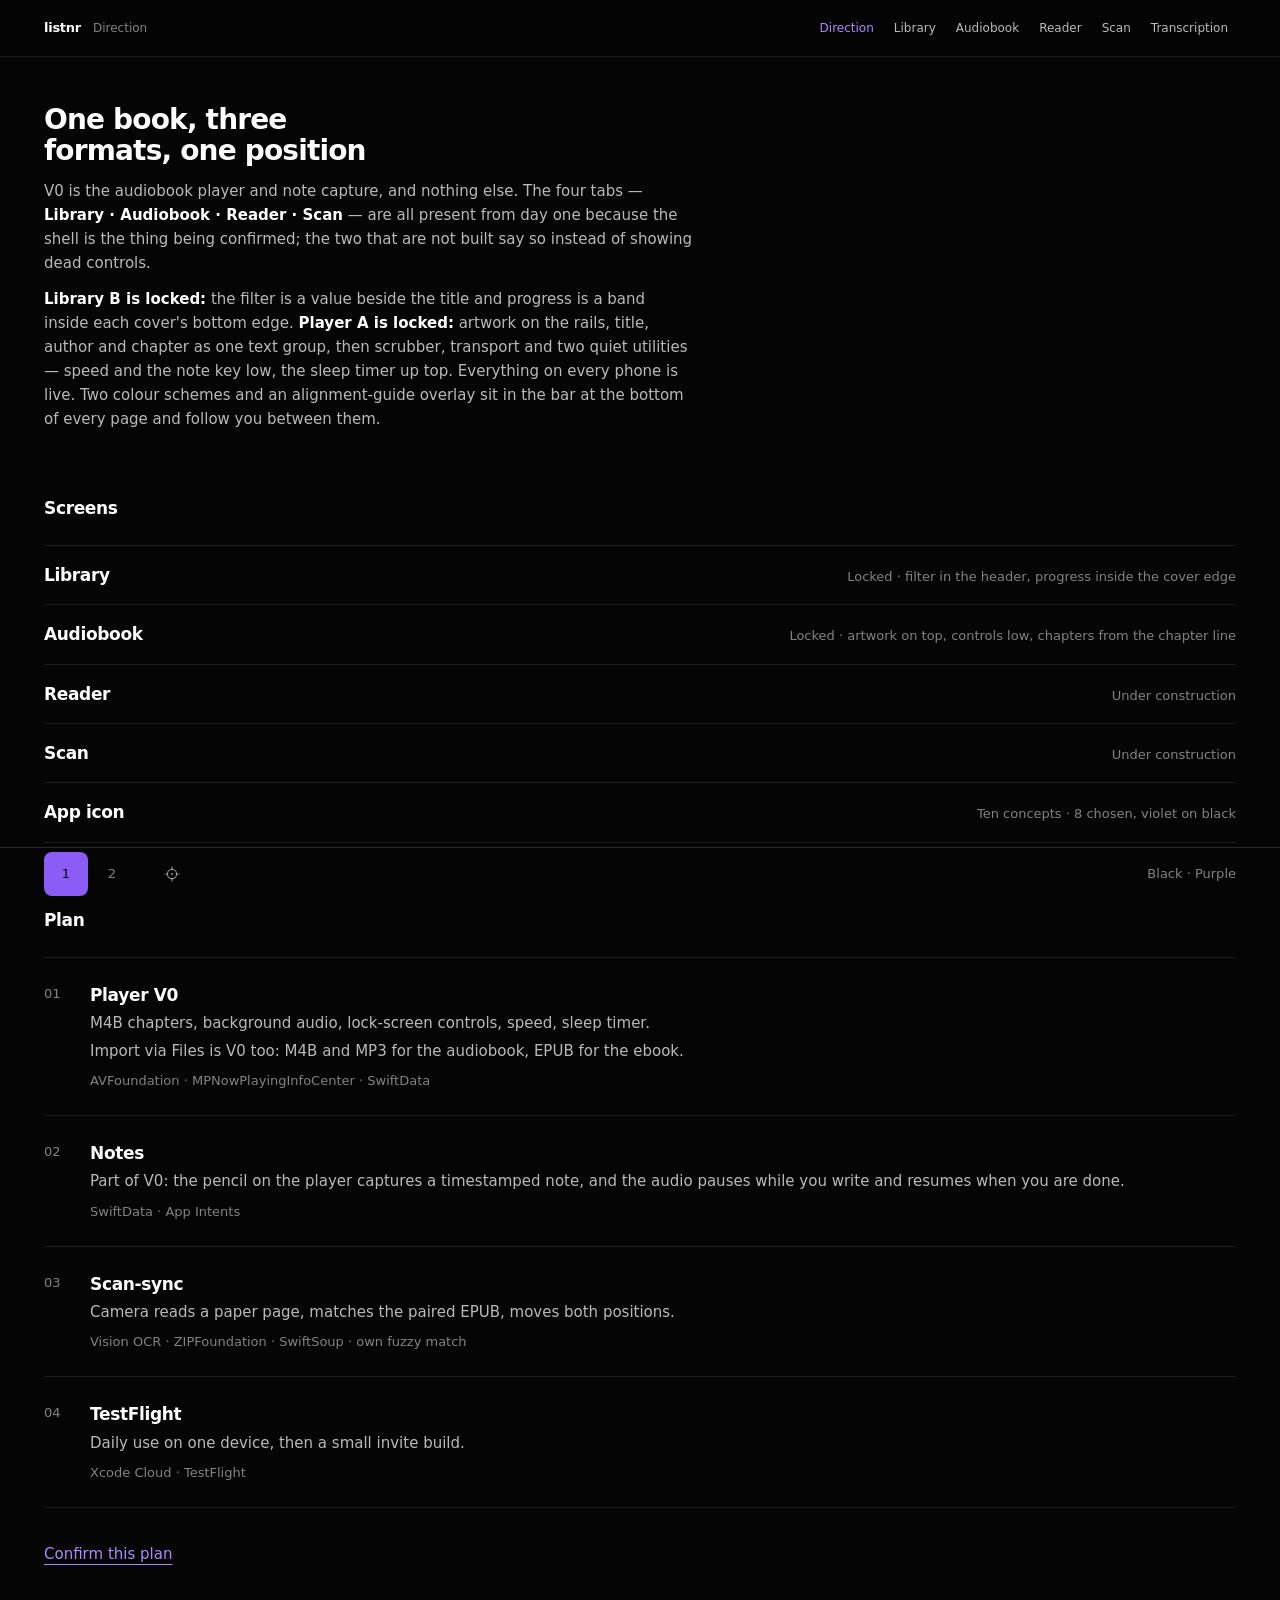
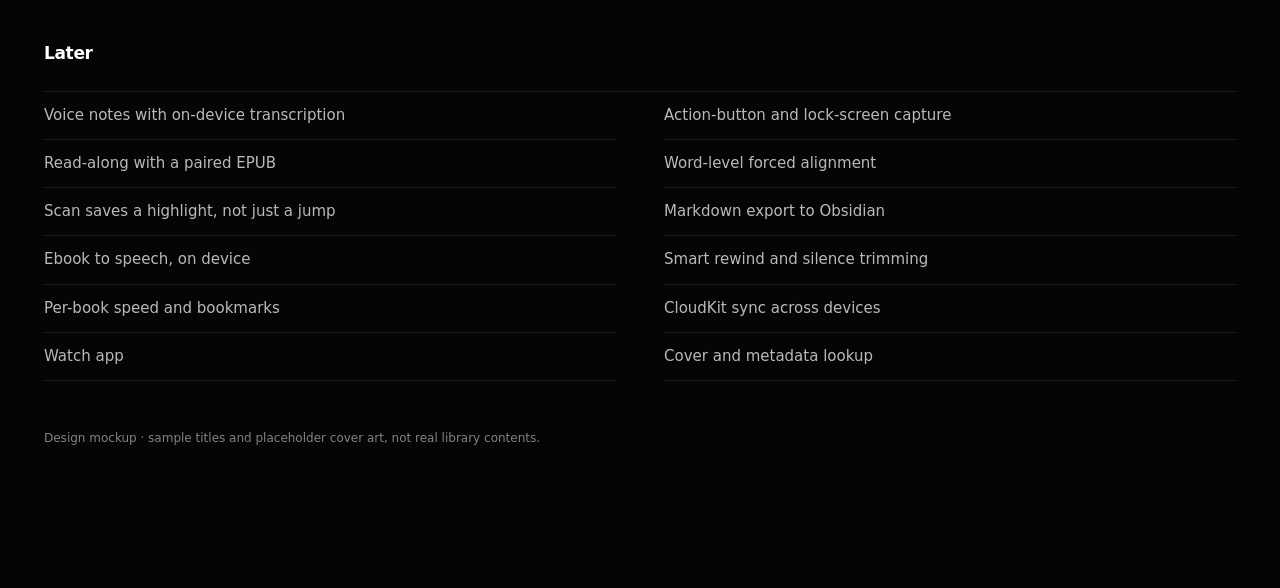
==== commit a05ea2ed: "Icon: use the app accent violet, one accent from now on The mark is unchanged (mockup concept 8). On" ====
--- a/docs/mockups/index.html
+++ b/docs/mockups/index.html
@@ -36,8 +36,7 @@
     <a href="audiobook.html"><b>Audiobook</b><span>Locked · artwork on top, controls low, chapters from the chapter line</span></a>
     <a href="reader.html"><b>Reader</b><span>Under construction</span></a>
     <a href="scan.html"><b>Scan</b><span>Under construction</span></a>
-    <a href="transcribe.html"><b>Transcription</b><span>Fill buttons · model download and book transcription</span></a>
-    <a href="icon.html"><b>App icon</b><span>Ten concepts · 8 chosen, lime on black</span></a>
+    <a href="icon.html"><b>App icon</b><span>Ten concepts · 8 chosen, violet on black</span></a>
   </nav>
 </div>
 
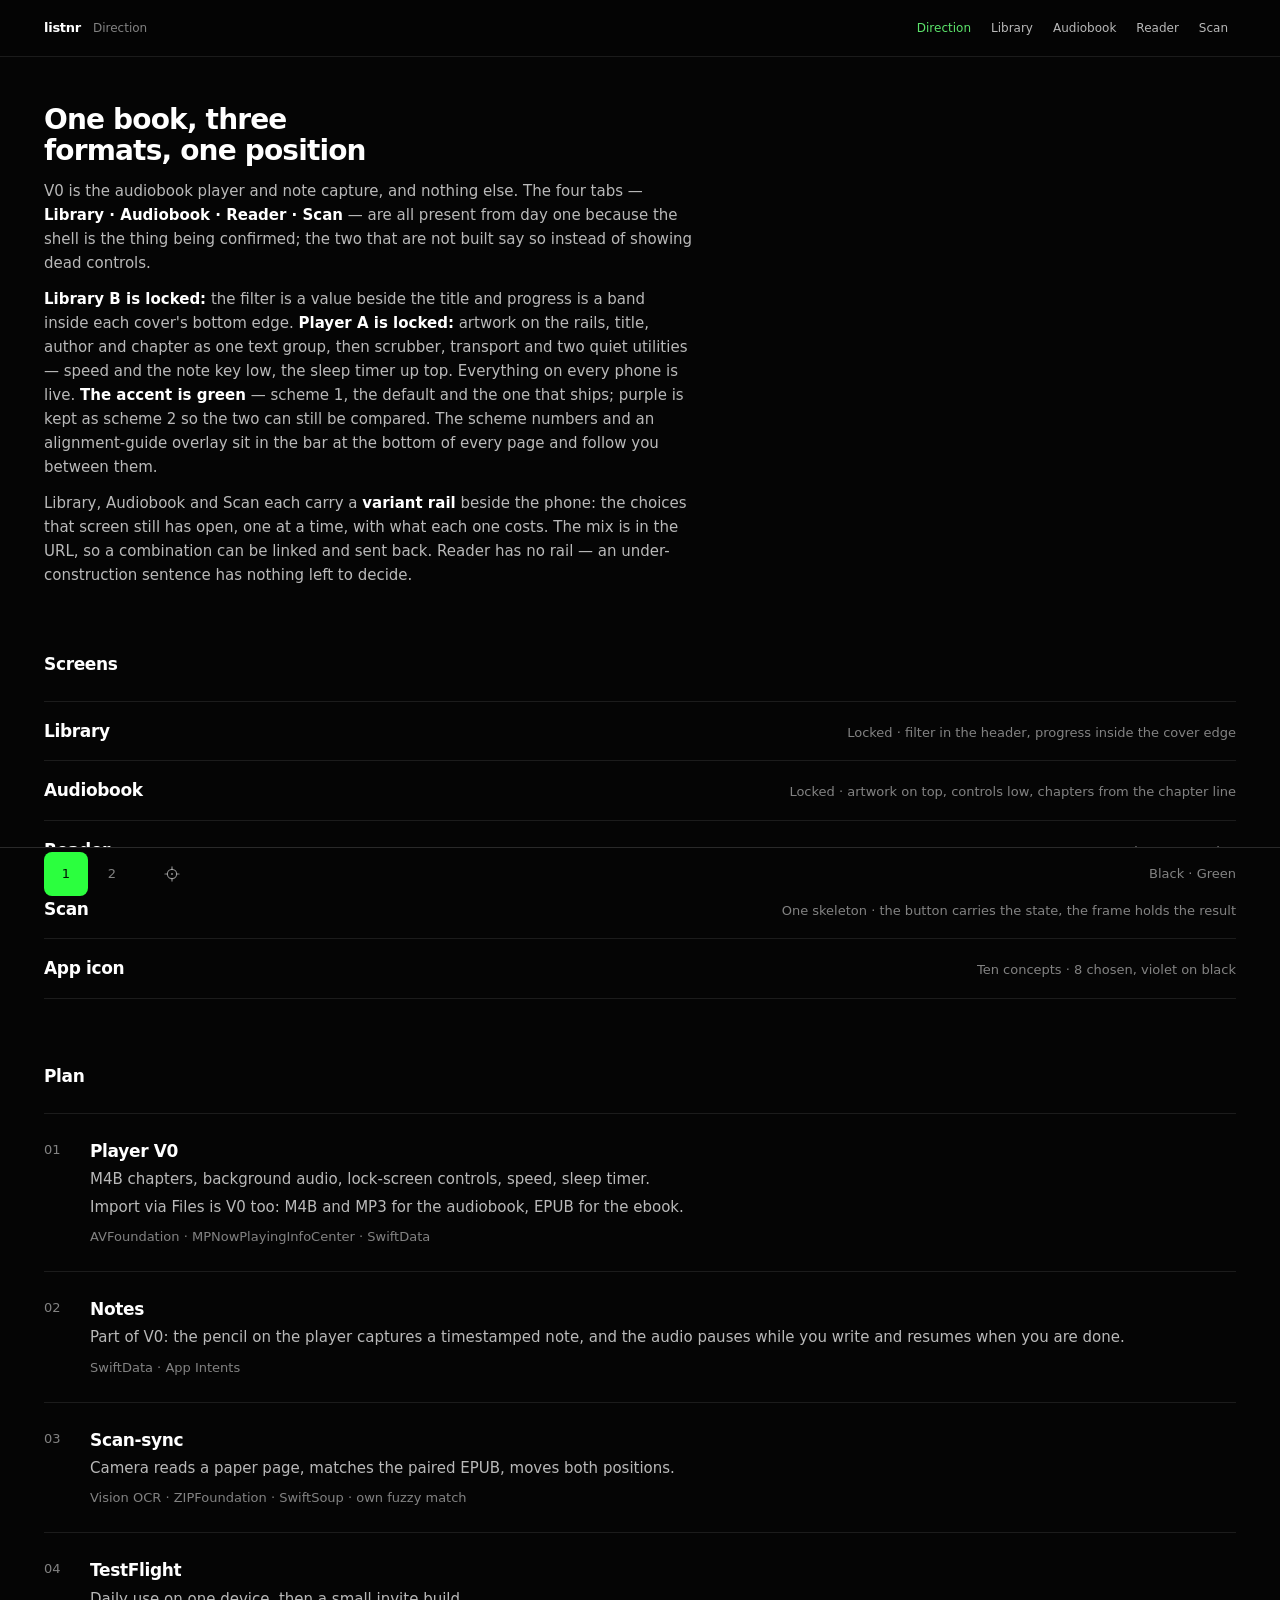
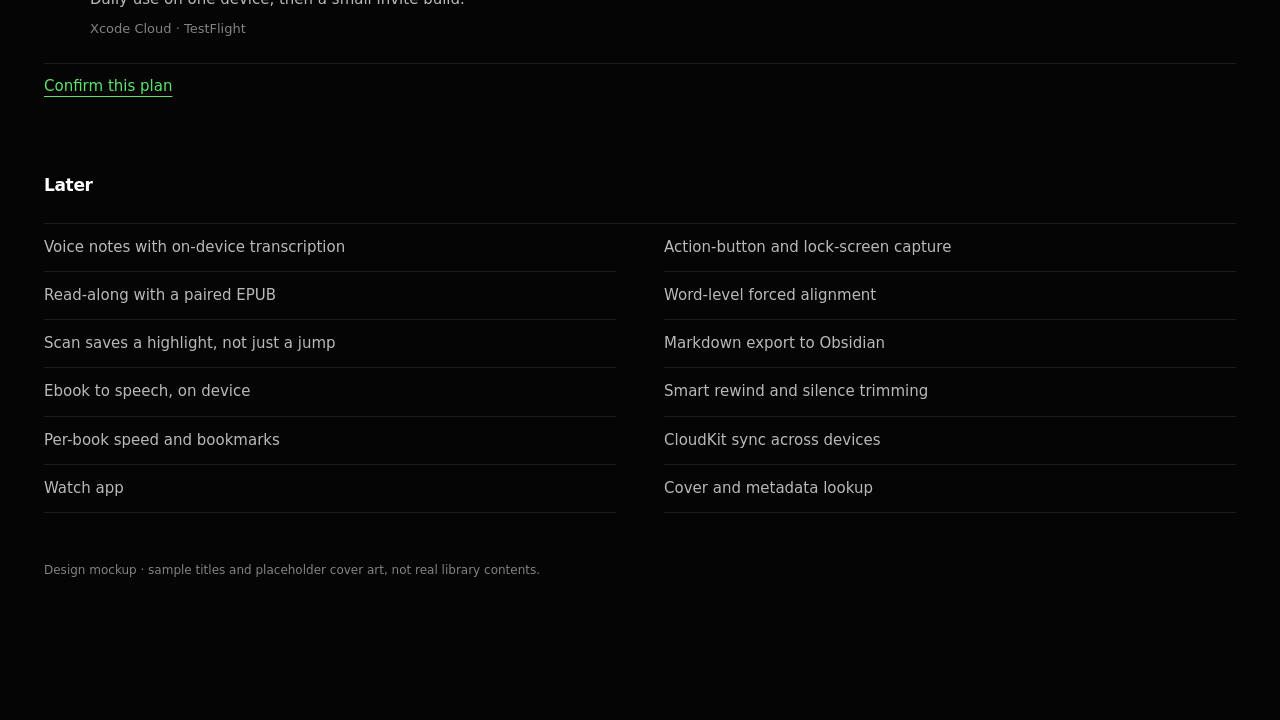
==== commit ae1fc88c: "Merge remote-tracking branch 'origin/main' into t3code/scan-to-position # Conflicts: #	Listnr.xcodep" ====
--- a/docs/mockups/index.html
+++ b/docs/mockups/index.html
@@ -24,8 +24,15 @@
     band inside each cover's bottom edge. <strong>Player A is locked:</strong> artwork on the rails,
     title, author and chapter as one text group, then scrubber, transport and two quiet utilities —
     speed and the note key low, the sleep timer up top.
-    Everything on every phone is live. Two colour schemes and an alignment-guide overlay sit in the
-    bar at the bottom of every page and follow you between them.
+    Everything on every phone is live. <strong>The accent is green</strong> — scheme 1, the default and
+    the one that ships; purple is kept as scheme 2 so the two can still be compared. The scheme numbers
+    and an alignment-guide overlay sit in the bar at the bottom of every page and follow you between them.
+  </p>
+  <p>
+    Library, Audiobook and Scan each carry a <strong>variant rail</strong> beside the phone: the choices
+    that screen still has open, one at a time, with what each one costs. The mix is in the URL, so a
+    combination can be linked and sent back. Reader has no rail — an under-construction sentence has
+    nothing left to decide.
   </p>
 </div>
 
@@ -35,7 +42,7 @@
     <a href="library.html"><b>Library</b><span>Locked · filter in the header, progress inside the cover edge</span></a>
     <a href="audiobook.html"><b>Audiobook</b><span>Locked · artwork on top, controls low, chapters from the chapter line</span></a>
     <a href="reader.html"><b>Reader</b><span>Under construction</span></a>
-    <a href="scan.html"><b>Scan</b><span>Under construction</span></a>
+    <a href="scan.html"><b>Scan</b><span>One skeleton · the button carries the state, the frame holds the result</span></a>
     <a href="icon.html"><b>App icon</b><span>Ten concepts · 8 chosen, violet on black</span></a>
   </nav>
 </div>
@@ -65,7 +72,7 @@
       <p class="k">Xcode Cloud · TestFlight</p>
     </div></li>
   </ol>
-  <p style="margin-top:24px"><button class="quiet-act" type="button" id="confirm" aria-pressed="false"><span>Confirm this plan</span></button></p>
+  <p class="pg-act"><button class="quiet-act" type="button" id="confirm" aria-pressed="false"><span>Confirm this plan</span></button></p>
 </div>
 
 <div class="pg-sect">
--- a/docs/mockups/kit.css
+++ b/docs/mockups/kit.css
@@ -16,27 +16,38 @@
       which is a development overlay and never ships.
    ═══════════════════════════════════════════════════════════════════════════ */
 
-/* ---- 1 · BLACK · PURPLE (default) ---------------------------------------- */
+/* ---- 1 · BLACK · GREEN (default — the decided accent) --------------------- */
 html[data-scheme="1"]{
+  --bg:#050505; --raise:#0d0d0d; --raise-2:#151515;
+  --ink:#ffffff; --ink-2:rgba(255,255,255,.72); --ink-3:rgba(255,255,255,.50);
+  --line:rgba(255,255,255,.15); --line-2:rgba(255,255,255,.09);
+  /* --accent is the filled mark: the play key, the shutter, the band inside a
+     cover. --accent-ink is the same decision at text weight — a line of type, a
+     2px scrubber fill, an active tab. Neon at type size buzzes, so the ink step
+     is held one notch back in luminance; the two still read as one green. */
+  --accent:#2bff3e; --on-accent:#031306; --accent-ink:#5ce46b;
+  --cov-1:#151a15; --cov-2:#1d1f1c; --cov-3:#121412; --cov-4:#232522; --cov-5:#1a1c19;
+  /* the tab bar is glass: a translucent film over whatever scrolls behind it,
+     and one step brighter for the pill under the tab you are on */
+  --glass:rgba(255,255,255,.055); --glass-2:rgba(255,255,255,.11); --glass-line:rgba(255,255,255,.10);
+  --scheme-name:"Black · Green";
+}
+/* ---- 2 · BLACK · PURPLE (kept for comparison) ---------------------------- */
+html[data-scheme="2"]{
   --bg:#050505; --raise:#0d0d0d; --raise-2:#161418;
   --ink:#ffffff; --ink-2:rgba(255,255,255,.72); --ink-3:rgba(255,255,255,.50);
   --line:rgba(255,255,255,.15); --line-2:rgba(255,255,255,.09);
   --accent:#8b5cf6; --on-accent:#0c0518; --accent-ink:#a78bfa;
   --cov-1:#1c1730; --cov-2:#241f2c; --cov-3:#14131b; --cov-4:#2a2438; --cov-5:#1e1b23;
+  --glass:rgba(255,255,255,.055); --glass-2:rgba(255,255,255,.11); --glass-line:rgba(255,255,255,.10);
   --scheme-name:"Black · Purple";
 }
-/* ---- 2 · BLACK · NEON GREEN ---------------------------------------------- */
-html[data-scheme="2"]{
-  --bg:#050505; --raise:#0d0d0d; --raise-2:#151515;
-  --ink:#ffffff; --ink-2:rgba(255,255,255,.72); --ink-3:rgba(255,255,255,.50);
-  --line:rgba(255,255,255,.15); --line-2:rgba(255,255,255,.09);
-  --accent:#2bff3e; --on-accent:#031306; --accent-ink:#2bff3e;
-  --cov-1:#151a15; --cov-2:#1d1f1c; --cov-3:#121412; --cov-4:#232522; --cov-5:#1a1c19;
-  --scheme-name:"Black · Neon";
-}
 
 :root{
-  /* spacing scale — the player's rhythm is built from these and nothing else */
+  /* spacing scale — the player's rhythm is built from these and nothing else.
+     --s0 is the one half-step, and it exists for exactly one job: two controls
+     that have to read as a single segmented thing. Nothing else may use it. */
+  --s0:2px;
   --s1:4px; --s2:8px; --s3:12px; --s4:16px; --s5:24px;
   --s6:32px; --s7:48px; --s8:64px;
   /* type scale */
@@ -49,8 +60,14 @@
   /* ---- the rails ---- */
   --ins:20px;          /* the one horizontal inset inside every phone   */
   --cov:64px;          /* THE cover column — one width for every row    */
-  --tab-h:50px;        /* tab bar                                       */
-  --home-h:12px;       /* home indicator strip                          */
+  --tab-h:56px;        /* the floating glass tab capsule                */
+  --home-h:22px;       /* the strip it floats above                     */
+
+  /* ---- control geometry: dimensions, not spacing ---- */
+  --tap:44px;          /* the floor every interactive target stands on  */
+  --key:64px;          /* the one dominant disc: play, shutter          */
+  --glyph:20px;        /* the icon inside a bare key                    */
+  --wheel-row:36px;    /* one row of the chapter drum                   */
 
   --guide:rgba(255,64,64,.62);
   --guide-2:rgba(255,64,64,.34);
@@ -105,7 +122,7 @@
 .pg-head__nav{display:flex;gap:var(--s1);flex-wrap:wrap;margin-left:auto;}
 .pg-head__nav a{
   font-size:var(--t-xs);color:var(--ink-2);text-decoration:none;
-  padding:6px 8px;border-radius:7px;min-height:32px;
+  padding:var(--s1) var(--s2);border-radius:7px;min-height:32px;
   display:inline-flex;align-items:center;
   transition:color 160ms ease,background 160ms ease;
 }
@@ -156,35 +173,134 @@
 .ios button{font:inherit;color:inherit;background:none;border:0;padding:0;cursor:pointer;text-align:left;}
 .ios [hidden]{display:none!important;}
 
+/* ═══ THE BUTTON ══════════════════════════════════════════════════════════
+   ONE PRIMITIVE, THREE SHAPES, THREE TONES. Every tappable thing inside a
+   phone is `.btn` plus one shape and, if it is not the default, one tone.
+
+     shape   --text   a word you tap: Cancel · Save · Jump here · 30 min
+             --key    a glyph you tap: transport, shutter, tab, sleep, pencil
+             --row    a full-width line you tap: an import source, a menu item
+
+     tone    (none)   quiet ink — the default, and most of them
+             --go     the accent, at weight: the one confirming action
+             --off    the quiet ink-3: refusing, cancelling, unset
+             --fill   a filled accent disc — only a `--key`, only the one
+                      dominant act on a screen (play, shutter)
+
+   THE RULES THIS ENFORCES
+   · Every target is at least --tap (44px) in both axes, whatever it looks
+     like. A 20px glyph still has a 44px box; the box just overhangs, and a
+     negative margin derived from --tap gives the room back so the glyph
+     itself still lands on the inset rail.
+   · One label size, --t-md, from the type scale. There is no second size.
+   · Nothing is boxed. No border, no radius, no fill — except --fill, whose
+     disc is the control itself and not a decoration around a label.
+   ═══════════════════════════════════════════════════════════════════════ */
+.ios .btn{
+  display:inline-flex;align-items:center;justify-content:center;gap:var(--s2);
+  min-height:var(--tap);
+  font-size:var(--t-md);font-weight:400;color:var(--ink-2);
+  transition:color 160ms ease,opacity 120ms cubic-bezier(.22,.61,.36,1);
+}
+.ios .btn:hover{color:var(--ink);}
+.ios .btn:active{opacity:.7;}
+
+/* ---- shape: a word ---- */
+/* the floor applies to width too: "Save" is four letters and still a 44px
+   target. It grows rightward by default, and leftward with --end, so a word
+   that belongs on the right rail still ends exactly on it. */
+.ios .btn--text{justify-content:flex-start;min-width:var(--tap);color:var(--ink);}
+.ios .btn--end{justify-content:flex-end;}
+
+/* ---- shape: a glyph. Square by the tap floor, whatever the glyph is. ---- */
+.ios .btn--key{width:var(--tap);min-width:var(--tap);height:var(--tap);flex:none;}
+.ios .btn--key svg{width:var(--glyph);height:var(--glyph);display:block;}
+/* a key that also carries a value or a count keeps the floor but grows wide */
+.ios .btn--key.btn--wide{width:auto;justify-content:flex-start;}
+
+/* ---- shape: a line ---- */
+.ios .btn--row{
+  display:flex;width:100%;justify-content:space-between;align-items:baseline;
+  gap:var(--s4);min-height:var(--tap);color:var(--ink);
+}
+
+/* ---- tone ---- */
+.ios .btn--go{color:var(--accent-ink);font-weight:600;}
+.ios .btn--go:hover{color:var(--accent-ink);opacity:.82;}
+.ios .btn--off{color:var(--ink-3);}
+.ios .btn--off:hover{color:var(--ink-2);}
+/* nothing to do yet: the action drops to quiet ink and loses its weight */
+.ios .btn[disabled]{color:var(--ink-3);font-weight:400;cursor:default;opacity:1;}
+.ios .btn[disabled]:active{opacity:1;}
+
+/* the one filled control on a screen. The disc IS the button, so it is sized
+   by --key, not by the tap floor, and it is the only radius in the set. */
+.ios .btn--fill{
+  width:var(--key);min-width:var(--key);height:var(--key);border-radius:50%;
+  background:var(--accent);color:var(--on-accent);
+  transition:opacity 120ms cubic-bezier(.22,.61,.36,1),background 180ms linear;
+}
+.ios .btn--fill:hover{color:var(--on-accent);opacity:.88;}
+.ios .btn--fill svg{width:26px;height:26px;}
+@media (prefers-reduced-motion:no-preference){
+  .ios .btn--fill{transition:opacity 120ms cubic-bezier(.22,.61,.36,1),
+    transform 120ms cubic-bezier(.22,.61,.36,1),background 180ms linear;}
+  .ios .btn--fill:active{transform:scale(.97);}
+}
+
+/* a bare key's glyph has to land ON the rail, but its 44px box is wider than
+   the glyph. The overhang is given back, and it is derived from --tap and
+   --glyph so the number can never drift off the scale. */
+.ios .btn--rail-l{justify-content:flex-start;margin-left:calc((var(--tap) - var(--glyph)) / -2);}
+.ios .btn--rail-r{justify-content:flex-end;margin-right:calc((var(--tap) - var(--glyph)) / -2);}
+
 .notch{position:absolute;top:8px;left:50%;transform:translateX(-50%);
   width:96px;height:22px;border-radius:13px;background:var(--raise-2);z-index:3;}
 .stat{position:absolute;top:13px;left:var(--ins);right:var(--ins);z-index:3;
   display:flex;align-items:center;justify-content:space-between;}
 .stat b{font-size:13px;font-weight:600;font-variant-numeric:tabular-nums;letter-spacing:-.01em;}
 .stat i{display:block;width:15px;height:15px;color:var(--ink-2);}
-.stat span{display:flex;align-items:center;gap:5px;}
+.stat span{display:flex;align-items:center;gap:var(--s1);}
 .stat svg{width:15px;height:15px;display:block;}
 
 .screen{
   flex:1;min-height:0;display:flex;flex-direction:column;
-  padding:46px var(--ins) 0;overflow:hidden;
-}
+  padding:var(--s7) var(--ins) var(--tab-h);overflow:hidden;
+}
+/* a screen whose body scrolls gives the room back to the scroller instead, so
+   the list runs on under the glass the way it does on the device */
+.screen--list{padding-bottom:0;}
+.screen--list .scroll{padding-bottom:calc(var(--tab-h) + var(--s4));}
 
 .scroll{flex:1;min-height:0;overflow-y:auto;overscroll-behavior:contain;-webkit-overflow-scrolling:touch;}
 .scroll::-webkit-scrollbar{width:0;}
 
+/* ---- the tab bar: iOS 26 Liquid Glass -----------------------------------
+   Not a strip across the foot of the screen: a capsule that floats on the same
+   two rails as everything else, translucent and blurred over whatever passes
+   behind it, with the tab you are on as a filled pill in the accent. This is
+   the system's own shape — rule 2 governs what the app draws inside its
+   content, not the platform chrome it sits in. -------------------------- */
 .tabbar{
-  flex:none;display:flex;align-items:stretch;
-  height:var(--tab-h);margin-inline:var(--ins);
-  border-top:1px solid var(--line-2);
-}
-.tabbar button{
-  flex:1 1 0;min-width:0;display:flex;align-items:center;justify-content:center;
-  color:var(--ink-3);transition:color 160ms ease;
-}
-.tabbar button:hover{color:var(--ink-2);}
-.tabbar button[aria-current="true"]{color:var(--accent-ink);}
-.tabbar svg{width:23px;height:23px;display:block;}
+  position:absolute;z-index:4;left:var(--ins);right:var(--ins);bottom:var(--home-h);
+  height:var(--tab-h);display:flex;align-items:stretch;gap:var(--s0);
+  padding:var(--s1);border-radius:calc(var(--tab-h) / 2);
+  background:var(--glass);
+  -webkit-backdrop-filter:blur(24px) saturate(180%);
+  backdrop-filter:blur(24px) saturate(180%);
+  box-shadow:inset 0 0 0 1px var(--glass-line),0 10px 28px rgba(0,0,0,.45);
+  transition:background 180ms linear;
+}
+.ios .tabbar .btn{
+  flex:1 1 0;width:auto;height:auto;min-height:0;
+  flex-direction:column;justify-content:center;gap:3px;
+  color:var(--ink-3);border-radius:calc((var(--tab-h) - var(--s2)) / 2);
+  transition:color 160ms ease,background 160ms ease;
+}
+.ios .tabbar .btn:hover{color:var(--ink-2);}
+.ios .tabbar .btn[aria-current="true"]{color:var(--accent-ink);background:var(--glass-2);}
+.tabbar svg{width:22px;height:22px;display:block;}
+.tab-l{font-size:11px;line-height:1;letter-spacing:-.01em;}
 .homebar{flex:none;height:var(--home-h);display:flex;align-items:center;justify-content:center;}
 .homebar i{display:block;width:112px;height:4px;border-radius:2px;background:var(--line);}
 
@@ -195,7 +311,7 @@
 
 .search{
   margin-top:var(--s3);flex:none;height:36px;border-radius:9px;
-  background:var(--raise-2);display:flex;align-items:center;gap:7px;padding-inline:9px;
+  background:var(--raise-2);display:flex;align-items:center;gap:var(--s2);padding-inline:var(--s2);
   transition:background 180ms linear;
 }
 .search svg{width:15px;height:15px;color:var(--ink-3);flex:none;}
@@ -212,29 +328,18 @@
 }
 
 /* header dropdown: a value plus a caret, nothing drawn around it */
-.drop{display:inline-flex;align-items:center;gap:5px;font-size:14px;color:var(--ink-2);
-  min-height:34px;transition:color 160ms ease;}
-.drop:hover{color:var(--ink);}
+.ios .drop{gap:var(--s1);color:var(--ink-2);}
 .drop svg{width:12px;height:12px;display:block;}
-.drop[aria-expanded="true"]{color:var(--ink);}
+.ios .drop[aria-expanded="true"],.ios .add[aria-expanded="true"]{color:var(--accent-ink);}
 /* the filter value keeps its place; the one action ends on the right rail */
 .titlerow__acts{display:flex;align-items:center;gap:var(--s1);flex:none;}
-.ios .add{display:flex;align-items:center;justify-content:flex-end;
-  width:44px;height:44px;margin-block:-5px;padding-right:12px;margin-right:-12px;
-  color:var(--ink-2);transition:color 160ms ease;}
-.ios .add:hover{color:var(--ink);}
-.ios .add[aria-expanded="true"]{color:var(--accent-ink);}
-.add svg{width:20px;height:20px;display:block;}
+/* both controls carry a full 44px target and give the overhang back, so the
+   title row still reads 34px tall and the + still ends on the right rail */
+.ios .titlerow .btn{margin-block:calc((var(--tap) - 34px) / -2);}
 
 .menu{flex:none;margin-top:var(--s2);border-top:1px solid var(--line-2);}
-.menu button{
-  display:flex;align-items:center;justify-content:space-between;width:100%;
-  font-size:14px;color:var(--ink-2);min-height:40px;
-  border-bottom:1px solid var(--line-2);
-  transition:color 160ms ease;
-}
-.menu button:hover{color:var(--ink);}
-.menu button[aria-pressed="true"]{color:var(--ink);font-weight:600;}
+.ios .menu .btn{align-items:center;color:var(--ink-2);border-bottom:1px solid var(--line-2);}
+.ios .menu .btn[aria-pressed="true"]{color:var(--ink);font-weight:600;}
 .menu svg{width:14px;height:14px;flex:none;color:var(--accent-ink);}
 
 /* ---- covers ---- */
@@ -250,8 +355,8 @@
 .cover .inline-p i{position:absolute;inset:0 auto 0 0;background:var(--accent);}
 
 /* ---- resume row ---- */
-.ios .now{display:grid;grid-template-columns:var(--cov) minmax(0,1fr);
-  column-gap:14px;width:100%;flex:none;padding:var(--s3) 0;}
+.ios .now{display:grid;grid-template-columns:var(--cov) minmax(0,1fr);align-items:center;
+  column-gap:var(--s4);width:100%;flex:none;padding:var(--s3) 0;min-height:var(--tap);}
 .now .cover{width:var(--cov);height:var(--cov);}
 .now-x{min-width:0;display:flex;flex-direction:column;justify-content:center;}
 .now-t{display:block;font-size:16px;font-weight:600;letter-spacing:-.015em;line-height:20px;
@@ -259,15 +364,14 @@
 .now-a{display:block;font-size:12px;color:var(--ink-2);line-height:16px;
   white-space:nowrap;overflow:hidden;text-overflow:ellipsis;}
 .now-m{display:flex;justify-content:space-between;gap:var(--s2);font-size:11.5px;color:var(--ink-3);
-  margin-top:6px;font-variant-numeric:tabular-nums;}
+  margin-top:var(--s1);font-variant-numeric:tabular-nums;}
 
 /* ---- list rows ---- */
 /* `.ios button{padding:0}` is more specific than a bare class, so the row's
    own breathing room has to be claimed at the same weight */
 .ios .book{
-  display:grid;grid-template-columns:var(--cov) minmax(0,1fr);
-  column-gap:14px;width:100%;padding:var(--s3) 0;
-  transition:opacity 160ms ease;
+  display:grid;grid-template-columns:var(--cov) minmax(0,1fr);align-items:center;
+  column-gap:var(--s4);width:100%;padding:var(--s3) 0;min-height:var(--tap);
 }
 .book .cover{width:var(--cov);height:var(--cov);}
 .book-x{min-width:0;align-self:center;display:block;}
@@ -279,7 +383,7 @@
   font-variant-numeric:tabular-nums;white-space:nowrap;overflow:hidden;text-overflow:ellipsis;}
 .book[data-state="new"]{opacity:.66;}
 
-.empty{font-size:13px;color:var(--ink-3);padding-block:18px;}
+.empty{font-size:var(--t-sm);color:var(--ink-3);padding-block:var(--s4);}
 
 /* ═══ THE PLAYER ══════════════════════════════════════════════════════════
    Five groups down the screen, separated by the scale and nothing else:
@@ -298,23 +402,18 @@
      --s5          ──────────────────────── to the tab bar
    ═════════════════════════════════════════════════════════════════════════ */
 
-.screen--player{padding-bottom:var(--s5);}
+.screen--player{padding-bottom:calc(var(--tab-h) + var(--s5));}
 
 .pl-top{display:grid;grid-template-columns:1fr auto 1fr;align-items:center;
   flex:none;color:var(--ink-2);height:32px;}
-.pl-top button{display:flex;align-items:center;height:44px;margin-block:-6px;
-  transition:color 160ms ease;}
-.pl-top button:hover{color:var(--ink);}
-.pl-top svg{width:20px;height:20px;display:block;}
-/* the two keys sit on the rails: the tap target overhangs, the negative margin
-   gives it back, so the glyph edge lands on the inset itself. Scoped through
-   `.ios` because `.ios button{padding:0}` outranks a bare class. */
-.ios .pl-back{justify-self:start;justify-content:center;width:44px;margin-inline:-13px;}
-.ios .pl-sleep{justify-self:end;justify-content:flex-end;gap:6px;
-  min-width:44px;padding-right:12px;margin-right:-13px;}
+/* both keys overhang the 32px row and give the overhang back, so a full 44px
+   target sits behind a glyph whose own edge still lands on the inset rail */
+.ios .pl-top .btn{margin-block:calc((var(--tap) - 32px) / -2);}
+.ios .pl-back{justify-self:start;}
+.ios .pl-sleep{justify-self:end;}
 /* minutes left, and the note count: numbers, never badges — the same quiet ink
    as any other metadata on the screen */
-.pl-sleep .n,.u-note .n{font-size:12px;line-height:1;color:var(--ink-3);
+.pl-sleep .n,.u-note .n{font-size:var(--t-xs);line-height:1;color:var(--ink-3);
   font-variant-numeric:tabular-nums;transition:color 160ms ease;}
 .pl-sleep:hover .n,.u-note:hover .n{color:var(--ink-2);}
 .pl-top .pl-top__c{justify-self:center;text-align:center;
@@ -334,14 +433,19 @@
 .wheel{height:100%;overflow-y:auto;overscroll-behavior:contain;scroll-snap-type:y mandatory;
   -webkit-mask-image:linear-gradient(180deg,transparent 0,#000 30%,#000 70%,transparent 100%);
           mask-image:linear-gradient(180deg,transparent 0,#000 30%,#000 70%,transparent 100%);}
-.wheel::before,.wheel::after{content:"";display:block;height:calc(50% - 18px);}
-.wheel button{display:flex;align-items:center;justify-content:center;width:100%;height:36px;
+.wheel::before,.wheel::after{content:"";display:block;height:calc(50% - var(--wheel-row) / 2);}
+/* the drum's rows are picker rows, not buttons: iOS wheels are 36pt and the
+   whole drum, not one row, is the target. They are the one thing in the phone
+   the button primitive does not govern. */
+.wheel button{display:flex;align-items:center;justify-content:center;width:100%;
+  height:var(--wheel-row);
   scroll-snap-align:center;font-size:16px;color:var(--ink-3);
   padding-inline:var(--s4);white-space:nowrap;overflow:hidden;text-overflow:ellipsis;
   transition:color 120ms ease;}
 .wheel button:hover{color:var(--ink-2);}
 .wheel button[aria-current="true"]{color:var(--ink);font-weight:600;}
-.wheel-sel{position:absolute;left:var(--s3);right:var(--s3);top:50%;height:36px;transform:translateY(-50%);
+.wheel-sel{position:absolute;left:var(--s3);right:var(--s3);top:50%;
+  height:var(--wheel-row);transform:translateY(-50%);
   border-top:1px solid var(--line-2);border-bottom:1px solid var(--line-2);pointer-events:none;}
 
 /* ---- identity: title, author, chapter — one text group, tight inside ----- */
@@ -350,12 +454,16 @@
   display:-webkit-box;-webkit-line-clamp:2;-webkit-box-orient:vertical;overflow:hidden;}
 .pl-a{font-size:13px;color:var(--ink-2);line-height:1.35;margin-top:var(--s1);
   white-space:nowrap;overflow:hidden;text-overflow:ellipsis;}
-/* the one place chapters open from */
-.pl-ch{display:block;width:100%;font-size:13px;font-weight:500;color:var(--ink);line-height:1.35;
-  margin-top:var(--s2);white-space:nowrap;overflow:hidden;text-overflow:ellipsis;
-  transition:color 160ms ease;}
-.pl-ch:hover{color:var(--accent-ink);}
-.pl-ch[aria-expanded="true"]{color:var(--accent-ink);}
+/* the one place chapters open from. It is a text action, so it is `.btn
+   --text`; the only thing it adds is that its line is the whole row. */
+.ios .pl-ch{display:flex;align-items:center;width:100%;
+  font-size:var(--t-sm);font-weight:500;color:var(--ink);
+  /* it keeps the full 44px target and gives the overhang around its 18px line
+     box back, so the identity group's rhythm is exactly what it was */
+  min-height:var(--tap);margin-block:calc((var(--tap) - 18px) / -2);
+  margin-top:calc(var(--s2) + (var(--tap) - 18px) / -2);
+  white-space:nowrap;overflow:hidden;text-overflow:ellipsis;}
+.ios .pl-ch:hover,.ios .pl-ch[aria-expanded="true"]{color:var(--accent-ink);}
 
 /* the one flexible spacer: it holds the controls at the bottom of the thumb.
    It grows into whatever is left and gives its room back before anything else
@@ -366,7 +474,8 @@
   cursor:pointer;touch-action:none;}
 .tl-track{position:absolute;left:0;right:0;top:10px;height:2px;border-radius:1px;background:var(--line-2);}
 .tl-fill{position:absolute;left:0;top:10px;height:2px;border-radius:1px;background:var(--accent-ink);}
-.tl-knob{position:absolute;top:11px;width:10px;height:10px;margin:-5px 0 0 -5px;border-radius:50%;
+.tl-knob{position:absolute;top:11px;width:10px;height:10px;
+  margin:calc(10px / -2) 0 0 calc(10px / -2);border-radius:50%;
   background:var(--accent-ink);}
 /* one quiet line: elapsed on the left rail, remaining on the right */
 .times{display:flex;align-items:baseline;justify-content:space-between;gap:var(--s2);
@@ -374,38 +483,28 @@
 
 .transport{display:flex;align-items:center;justify-content:space-between;flex:none;
   color:var(--ink-2);margin-top:var(--s5);}
-.transport button{flex:1 1 0;min-width:0;max-width:56px;height:48px;
-  display:flex;align-items:center;justify-content:center;transition:color 160ms ease;}
-.transport button:hover{color:var(--ink);}
+.ios .transport .btn{flex:1 1 0;min-width:var(--tap);max-width:56px;}
 .transport svg{width:25px;height:25px;display:block;}
 .transport .skip svg{width:21px;height:21px;}
-.transport .play{flex:0 0 64px;max-width:64px;width:64px;height:64px;border-radius:50%;
-  background:var(--accent);color:var(--on-accent);
-  transition:opacity 160ms ease,background 180ms linear;}
-.transport .play:hover{opacity:.88;color:var(--on-accent);}
-.transport .play svg{width:26px;height:26px;}
+.ios .transport .play{flex:0 0 var(--key);max-width:var(--key);}
 
 /* two quiet utilities, one on each rail. No word labels: the value is the label.
    The note key is here, not up top: this is where the thumb already rests. */
 .util{display:flex;align-items:center;justify-content:space-between;flex:none;
   color:var(--ink-2);margin-top:var(--s6);}
-.util button{display:flex;align-items:center;justify-content:center;gap:6px;
-  min-width:44px;height:44px;margin-block:-6px;transition:color 160ms ease;}
-.util button:first-child{justify-content:flex-start;margin-left:-10px;padding-left:10px;}
-.util button:last-child{justify-content:flex-end;margin-right:-10px;padding-right:10px;}
-.util button:hover{color:var(--ink);}
-.util button[aria-expanded="true"]{color:var(--accent-ink);}
+.ios .util .btn{gap:var(--s2);}
+.util .btn[aria-expanded="true"]{color:var(--accent-ink);}
 .util svg{width:19px;height:19px;display:block;}
-.util .u-v{font-size:14px;font-weight:600;letter-spacing:-.02em;color:var(--ink);
+.util .u-v{font-size:var(--t-md);font-weight:600;letter-spacing:-.02em;color:var(--ink);
   line-height:19px;font-variant-numeric:tabular-nums;}
 
 /* the sleep sheet pushes the layout, it never floats over it */
 .inline{flex:none;border-top:1px solid var(--line-2);margin-top:var(--s3);}
-.inline__opts{display:flex;align-items:center;justify-content:space-between;gap:6px;}
-.inline__opts button{font-size:14px;color:var(--ink-3);min-height:44px;padding-inline:2px;
-  font-variant-numeric:tabular-nums;transition:color 160ms ease;}
-.inline__opts button:hover{color:var(--ink-2);}
-.inline__opts button[aria-pressed="true"]{color:var(--ink);font-weight:600;}
+.inline__opts{display:flex;align-items:center;justify-content:space-between;gap:var(--s2);}
+/* four options that have to read as one segmented row: --s0, the one half-step */
+.ios .inline__opts .btn{padding-inline:var(--s0);font-variant-numeric:tabular-nums;}
+.ios .inline__opts .btn:last-child{justify-content:flex-end;}
+.inline__opts .btn[aria-pressed="true"]{color:var(--ink);font-weight:600;}
 
 /* ═══ THE NOTE SHEET ══════════════════════════════════════════════════════
    Capture belongs to the player, so it rises inside the same frame instead of
@@ -424,11 +523,11 @@
 
 .note-head{display:flex;align-items:center;justify-content:space-between;gap:var(--s3);flex:none;}
 /* the pause mark says why the number is standing still */
-.note-at{display:flex;align-items:center;gap:6px;flex:none;
-  font-size:13px;font-weight:600;letter-spacing:-.01em;color:var(--ink);
+.note-at{display:flex;align-items:center;gap:var(--s2);flex:none;
+  font-size:var(--t-sm);font-weight:600;letter-spacing:-.01em;color:var(--ink);
   font-variant-numeric:tabular-nums;}
 .note-at svg{width:11px;height:11px;display:block;color:var(--ink-3);flex:none;}
-.note-ch{font-size:12px;color:var(--ink-3);text-align:right;
+.note-ch{font-size:var(--t-xs);color:var(--ink-3);text-align:right;
   min-width:0;overflow:hidden;text-overflow:ellipsis;white-space:nowrap;}
 
 /* no box: the caret is the whole invitation */
@@ -443,40 +542,31 @@
 .note-in::selection{background:var(--accent);color:var(--on-accent);}
 
 .note-acts{display:flex;align-items:center;justify-content:space-between;flex:none;margin-top:var(--s4);}
-.note-acts button{min-height:44px;font-size:15px;transition:color 160ms ease;}
-/* scoped through `.ios` so these beat `.ios button{color:inherit}` */
-.ios .note-cancel{color:var(--ink-3);}
-.ios .note-cancel:hover{color:var(--ink-2);}
-.ios .note-save{color:var(--accent-ink);font-weight:600;}
-.ios .note-save:hover{opacity:.82;}
-/* nothing to save yet: the action drops to the quiet ink and loses its weight */
-.ios .note-save[disabled]{color:var(--ink-3);font-weight:400;cursor:default;opacity:1;}
 
 /* what is already written, newest at the top */
 .note-list{flex:1 1 auto;min-height:0;overflow-y:auto;overscroll-behavior:contain;
   margin-top:var(--s5);border-top:1px solid var(--line-2);}
 .note-list::-webkit-scrollbar{width:0;}
 .ios .note-row{display:grid;grid-template-columns:auto minmax(0,1fr);column-gap:var(--s3);
-  align-items:baseline;width:100%;padding:var(--s3) 0;border-bottom:1px solid var(--line-2);}
+  align-items:baseline;width:100%;padding:var(--s3) 0;min-height:var(--tap);
+  border-bottom:1px solid var(--line-2);}
 .note-row:last-child{border-bottom:0;}
-.note-t{font-size:12px;color:var(--ink-3);font-variant-numeric:tabular-nums;}
-.note-x{font-size:13px;color:var(--ink-2);line-height:1.35;
+.note-t{font-size:var(--t-xs);color:var(--ink-3);font-variant-numeric:tabular-nums;}
+.note-x{font-size:var(--t-sm);color:var(--ink-2);line-height:1.35;
   white-space:nowrap;overflow:hidden;text-overflow:ellipsis;}
 
 /* ═══ THE IMPORT SHEET ════════════════════════════════════════════════════
    The note sheet's shell and rise, reused: two sources, the read, and what the
    file turned out to say. Same one inset, so every line starts on the rail. */
 .imp-list{flex:none;border-top:1px solid var(--line-2);}
-.ios .imp-row{display:flex;align-items:baseline;justify-content:space-between;
-  gap:var(--s4);width:100%;min-height:56px;padding:var(--s4) 0;
-  border-bottom:1px solid var(--line-2);}
+.ios .imp-row{padding:var(--s4) 0;border-bottom:1px solid var(--line-2);}
 .imp-row:last-child{border-bottom:0;}
-.imp-l{font-size:16px;color:var(--ink);letter-spacing:-.01em;}
-.imp-k{font-size:12px;color:var(--ink-3);white-space:nowrap;}
+.imp-l{letter-spacing:-.01em;}
+.imp-k{font-size:var(--t-xs);color:var(--ink-3);white-space:nowrap;font-weight:400;}
 
 /* the read: the file that was picked, and a hairline that fills once */
 .imp-read{flex:none;padding-block:var(--s4) var(--s5);}
-.imp-file{display:block;font-size:14px;color:var(--ink-2);
+.imp-file{display:block;font-size:var(--t-md);color:var(--ink-2);
   white-space:nowrap;overflow:hidden;text-overflow:ellipsis;}
 .imp-bar{display:block;position:relative;height:1px;margin-top:var(--s4);
   background:var(--line-2);overflow:hidden;}
@@ -490,17 +580,42 @@
 /* what the file says: plain lines, nothing drawn around them */
 .imp-meta{flex:none;padding-block:var(--s2) 0;}
 .imp-t{font-size:19px;font-weight:700;letter-spacing:-.025em;line-height:1.25;color:var(--ink);}
-.imp-m{font-size:13px;color:var(--ink-2);line-height:1.45;margin-top:var(--s1);}
+.imp-m{font-size:var(--t-sm);color:var(--ink-2);line-height:1.45;margin-top:var(--s1);}
 .imp-m:last-child{color:var(--ink-3);font-variant-numeric:tabular-nums;}
-.imp-note{font-size:15px;color:var(--ink-2);line-height:1.45;}
+.imp-note{font-size:var(--t-md);color:var(--ink-2);line-height:1.45;}
 
 .imp-acts{display:flex;align-items:center;justify-content:space-between;flex:none;
   margin-top:var(--s5);}
-.imp-acts button{min-height:44px;font-size:15px;transition:color 160ms ease,opacity 160ms ease;}
-.ios .imp-cancel{color:var(--ink-3);}
-.ios .imp-cancel:hover{color:var(--ink-2);}
-.ios .imp-add{color:var(--accent-ink);font-weight:600;}
-.ios .imp-add:hover{opacity:.82;}
+
+/* ═══ THE MODEL SHEET ═════════════════════════════════════════
+   The speech model is 460 MB and arrives once per install. The same shell a
+   third time, with one bar button in it — the scan's own button, the same
+   width and the same radius, so the sheet asks for the tap in the shape the
+   screen under it already uses. */
+.md-t{flex:none;font-size:19px;font-weight:700;letter-spacing:-.025em;line-height:1.25;
+  color:var(--ink);}
+.md-l{flex:none;font-size:var(--t-md);color:var(--ink-2);line-height:1.45;margin-top:var(--s2);}
+/* the honest fraction, on the hairline the import read already uses */
+.md-prog{flex:none;display:flex;align-items:center;gap:var(--s4);margin-top:var(--s5);}
+.md-bar{position:relative;flex:1 1 auto;height:1px;background:var(--line-2);overflow:hidden;}
+.md-bar i{position:absolute;inset:0 auto 0 0;width:calc(var(--p) * 1%);
+  background:var(--accent-ink);}
+@media (prefers-reduced-motion:no-preference){
+  .md-bar i{transition:width 400ms linear;}
+}
+.md-pn{flex:none;font-size:var(--t-sm);font-weight:600;color:var(--ink);
+  font-variant-numeric:tabular-nums;}
+.ios .md-key{flex:none;display:flex;align-items:center;justify-content:center;
+  width:100%;height:var(--tab-h);margin-top:var(--s5);
+  border-radius:calc(var(--tab-h) / 2);padding-inline:var(--s4);
+  background:var(--accent);color:var(--on-accent);
+  font-size:var(--t-md);font-weight:600;
+  transition:opacity 120ms cubic-bezier(.22,.61,.36,1);}
+.ios .md-key:hover{color:var(--on-accent);opacity:.88;}
+/* the refusal is quiet and it is only there when refusing is possible */
+.ios .md-not{align-self:center;flex:none;height:var(--tap);margin-top:var(--s1);
+  font-size:var(--t-sm);color:var(--ink-3);}
+.ios .md-not:hover{color:var(--ink);}
 
 /* one authored moment: the sheet rises, the player dims behind it */
 @media (prefers-reduced-motion:no-preference){
@@ -521,16 +636,157 @@
   .gap{flex-basis:var(--s5);min-height:var(--s5);}
   .transport{margin-top:var(--s4);}
   .util{margin-top:var(--s5);}
-  .screen--player{padding-bottom:var(--s4);}
+  .screen--player{padding-bottom:calc(var(--tab-h) + var(--s4));}
 }
 @container (max-height:640px){
   .pl-cover{display:none;}
   .wheelbox{aspect-ratio:auto;flex:1 1 auto;min-height:120px;}
 }
 
+/* ═══ THE SCAN SCREEN ═════════════════════════════════════════════════════
+   ONE SKELETON. Three things stand on this screen and none of them moves,
+   resizes or reflows between states — only their contents change:
+
+     sc-head    44px  the close slot on the right rail, present in every state
+     sc-stage   rest  THE FRAME. Four brackets, and every pixel left over
+                      between the head and the button — it never has a height
+                      of its own to lose.
+     sc-foot    112px the fixed gap, with THE BUTTON centred in it.
+
+   EXACTLY ONE BOX FLEXES: the frame. The button's place in the gap is a
+   consequence of the frame's height, never a hand-tuned number.
+
+   THE BUTTON IS THE STATE MACHINE, and it is filled accent in every one of
+   them — shutter, working, "Jump here", "Try again", "Prepare this book".
+   There is no outlined, ghost or text-only button on this screen. While it
+   works the fill stays and the loader is drawn inside it in --on-accent.
+   ═════════════════════════════════════════════════════════════════════════ */
+.screen--scan{padding-bottom:var(--tab-h);}
+
+/* ---- 1 · the close slot ------------------------------------------------- */
+.sc-head{flex:none;display:flex;align-items:center;justify-content:flex-end;height:var(--tap);}
+.ios .sc-close{color:var(--ink-3);margin-right:calc((var(--tap) - var(--glyph)) / -2);}
+.ios .sc-close:hover{color:var(--ink);}
+.sc-close svg{width:17px;height:17px;}
+
+/* ---- the book line, in whichever of its three places is switched on ------ */
+.sc-of{display:none;align-items:center;justify-content:center;gap:var(--s1);
+  font-size:var(--t-sm);color:var(--ink-3);white-space:nowrap;}
+.sc-of .lead{flex:none;}
+/* in the frame: it stands in the band the brackets already reserve, so it
+   cannot collide with what the frame has to say in the middle */
+.sc-of--in{display:flex;position:absolute;z-index:2;top:0;left:var(--s7);right:var(--s7);height:46px;}
+/* under the frame, or above the tab bar: one fixed row either way */
+.sc-of--under,.sc-of--bar{flex:none;height:var(--tap);}
+/* the value-plus-caret of the library's filter, reused verbatim */
+.ios .sc-pick{min-width:0;min-height:0;height:var(--tap);gap:var(--s1);
+  font-size:var(--t-sm);color:var(--ink);}
+.sc-pick .t{min-width:0;overflow:hidden;text-overflow:ellipsis;white-space:nowrap;}
+.sc-pick svg{width:12px;height:12px;flex:none;transition:transform 160ms ease;}
+.ios .sc-pick[aria-expanded="true"]{color:var(--accent-ink);}
+.sc-pick[aria-expanded="true"] svg{transform:rotate(180deg);}
+
+/* ---- 2 · the frame ------------------------------------------------------ */
+/* the camera stands in as a dark box with a bracket frame — never a photo,
+   because a photo would promise a fidelity the mockup does not have */
+.sc-stage{position:relative;flex:1 1 auto;min-height:120px;width:100%;
+  margin-top:var(--s5);border-radius:12px;overflow:hidden;
+  background:var(--raise);border:1px solid var(--line-2);
+  transition:background 180ms linear,border-color 180ms linear;}
+/* frozen, or standing in for something that is not a camera at all */
+.sc-stage[data-live="false"]{background:var(--bg);}
+.sc-stage[data-live="false"] .sc-corner{opacity:.4;}
+.sc-corner{position:absolute;width:26px;height:26px;border:0 solid var(--line);
+  transition:opacity 180ms linear;}
+.sc-corner.tl{top:var(--s4);left:var(--s4);border-top-width:1px;border-left-width:1px;border-top-left-radius:5px;}
+.sc-corner.tr{top:var(--s4);right:var(--s4);border-top-width:1px;border-right-width:1px;border-top-right-radius:5px;}
+.sc-corner.bl{bottom:var(--s4);left:var(--s4);border-bottom-width:1px;border-left-width:1px;border-bottom-left-radius:5px;}
+.sc-corner.br{bottom:var(--s4);right:var(--s4);border-bottom-width:1px;border-right-width:1px;border-bottom-right-radius:5px;}
+
+/* anything the frame has to say instead of a camera, CENTRED IN THE FRAME
+   both ways, in every state. It is absolutely placed inside the box, so no
+   amount of text can change the box. The 46px block padding clears the
+   brackets, which start 16px in and run 26px long. */
+.sc-in{position:absolute;inset:0;overflow-y:auto;overscroll-behavior:contain;
+  padding:46px var(--s5);display:flex;flex-direction:column;
+  align-items:center;justify-content:center;text-align:center;}
+.sc-in::-webkit-scrollbar{width:0;}
+.sc-in > *{max-width:100%;}
+
+/* what a state says: one plain line, and a quieter one under it */
+.sc-line{font-size:var(--t-md);color:var(--ink);line-height:1.45;}
+.sc-sub{font-size:var(--t-sm);color:var(--ink-3);line-height:1.45;margin-top:var(--s2);}
+/* the text that was read, quoted back so the guess can be judged */
+.sc-quote{font-size:var(--t-md);color:var(--ink-2);line-height:1.5;
+  display:-webkit-box;-webkit-line-clamp:4;-webkit-box-orient:vertical;overflow:hidden;}
+/* the proposal: the second, then the chapter it falls in */
+.sc-at{font-size:19px;font-weight:700;letter-spacing:-.025em;line-height:1.25;color:var(--ink);
+  margin-top:var(--s4);font-variant-numeric:tabular-nums;}
+.sc-ch{font-size:var(--t-sm);color:var(--ink-2);line-height:1.45;margin-top:var(--s1);
+  white-space:nowrap;overflow:hidden;text-overflow:ellipsis;max-width:100%;}
+.sc-prog{font-size:var(--t-sm);color:var(--ink-3);line-height:1.45;margin-top:var(--s2);
+  font-variant-numeric:tabular-nums;}
+
+/* ---- the book drum: the frame's box, become the chapter picker ---------- */
+.sc-stage .wheelbox{position:absolute;inset:0;margin:0;width:auto;aspect-ratio:auto;
+  border:0;border-radius:0;background:none;}
+/* a book row says its own name and, quietly on the right, whether a page can
+   be matched against it at all. Plain text: no badge, no pill, no colour. */
+.wheel[data-wheel="book"] button{justify-content:space-between;gap:var(--s4);
+  padding-inline:var(--s5);}
+.wheel .w-t{min-width:0;overflow:hidden;text-overflow:ellipsis;white-space:nowrap;}
+.wheel .w-r{flex:none;font-size:var(--t-xs);color:var(--ink-3);font-weight:400;}
+
+/* ---- 3 · the button ----------------------------------------------------- */
+/* the fixed gap between the frame and the glass, and the one control centred
+   in it. The screen's bottom padding is exactly the tab capsule, so this box
+   runs to the top of the glass and `align-items:center` does the centring by
+   construction. */
+.sc-foot{flex:none;height:calc(var(--key) + var(--s5) * 2);
+  display:flex;align-items:center;justify-content:center;}
+/* THE FILL. One accent shape, whatever it is carrying. */
+.ios .sc-key{display:flex;align-items:center;justify-content:center;
+  width:var(--key);height:var(--key);border-radius:50%;padding-inline:var(--s4);
+  background:var(--accent);color:var(--on-accent);
+  font-size:var(--t-xs);font-weight:600;line-height:1.2;text-align:center;
+  overflow:hidden;
+  /* the fill is not transitioned: a transition on background pins the resolved
+     colour and the button would keep scheme 1's green after a scheme switch */
+  transition:opacity 120ms cubic-bezier(.22,.61,.36,1);}
+.ios .sc-key:hover{color:var(--on-accent);opacity:.88;}
+.ios .sc-key[disabled],.ios .sc-key[disabled]:hover{font-weight:600;color:var(--on-accent);opacity:.3;}
+.ios .sc-key--work[disabled],.ios .sc-key--work[disabled]:hover{opacity:1;}
+.sc-key .sc-glyph{display:flex;align-items:center;justify-content:center;}
+.sc-key .sc-glyph svg{width:26px;height:26px;display:block;}
+@media (prefers-reduced-motion:no-preference){
+  .ios .sc-key:active{transform:scale(.97);}
+}
+/* the loader, INSIDE the fill: --on-accent on accent, never a border and
+   never a ring around the button. Reading and searching have no honest
+   fraction and simply turn; preparing has one and the ring is it. */
+.sc-work{display:flex;align-items:center;justify-content:center;gap:var(--s2);}
+.sc-spin{position:relative;flex:none;width:24px;height:24px;border-radius:50%;
+  background:conic-gradient(from 0deg,transparent 0deg 250deg,var(--on-accent) 360deg);
+  -webkit-mask:radial-gradient(farthest-side,transparent calc(100% - 2.5px),#000 calc(100% - 2.5px));
+          mask:radial-gradient(farthest-side,transparent calc(100% - 2.5px),#000 calc(100% - 2.5px));
+  animation:sc-spin 1.1s linear infinite;}
+.sc-spin[data-p]{animation:none;
+  background:conic-gradient(var(--on-accent) calc(var(--p) * 1%),
+    color-mix(in srgb,var(--on-accent) 28%,transparent) 0);}
+.sc-pn{font-size:var(--t-sm);font-weight:600;color:var(--on-accent);
+  font-variant-numeric:tabular-nums;}
+@keyframes sc-spin{to{transform:rotate(360deg);}}
+
+/* a short frame steps the one flexible margin down a notch. Nothing here may
+   give the frame a second flexible box to share the leftover with: exactly
+   one of them may flex. */
+@container (max-height:720px){
+  .sc-stage{margin-top:var(--s4);}
+}
+
 /* under construction */
-.uc{flex:1;display:flex;align-items:center;justify-content:center;padding-bottom:60px;}
-.uc p{font-size:15px;color:var(--ink-3);text-align:center;max-width:24ch;line-height:1.5;}
+.uc{flex:1;display:flex;align-items:center;justify-content:center;padding-bottom:var(--s8);}
+.uc p{font-size:var(--t-md);color:var(--ink-3);text-align:center;max-width:24ch;line-height:1.5;}
 
 /* ═══ GUIDES OVERLAY (development only) ═══════════════════════════════════ */
 .guides{position:absolute;inset:0;z-index:8;pointer-events:none;display:none;}
@@ -556,7 +812,8 @@
   cursor:pointer;border-radius:8px;transition:color 160ms ease,background 160ms ease;
 }
 .schemebar button:hover{color:var(--ink);}
-.schemebar .nums{display:flex;gap:2px;flex:none;}
+/* the two scheme numbers read as one segmented control: --s0, the half-step */
+.schemebar .nums{display:flex;gap:var(--s0);flex:none;}
 .schemebar .nums button[aria-pressed="true"]{background:var(--accent);color:var(--on-accent);}
 .schemebar .guidebtn{margin-left:var(--s2);flex:none;
   display:inline-flex;align-items:center;justify-content:center;}
@@ -579,6 +836,8 @@
 .plan{border-top:1px solid var(--line-2);margin-top:var(--s5);}
 .plan li{display:grid;grid-template-columns:34px minmax(0,1fr);gap:var(--s3);
   padding:var(--s5) 0;border-bottom:1px solid var(--line-2);}
+/* optical: SF Mono digits sit high in their line box, so the number needs a
+   hair of lead to share a cap line with a 17px heading beside it */
 .plan .n{font-size:var(--t-sm);font-variant-numeric:tabular-nums;color:var(--ink-3);padding-top:2px;}
 .plan h3{font-size:var(--t-lg);font-weight:600;letter-spacing:-.02em;}
 .plan p{font-size:var(--t-md);color:var(--ink-2);margin-top:var(--s1);}
@@ -605,32 +864,149 @@
   font-size:var(--t-xs);color:var(--ink-3);}
 
 /* ═══ TOUCH STATE ═════════════════════════════════════════════════════════
-   One press treatment for every tappable thing inside a phone. Opacity is the
-   base, because it survives reduced motion; the play key also takes a scale,
-   which does not. */
-.ios .book, .ios .now, .tabbar button, .transport button,
-.util button, .menu button, .inline__opts button, .wheel button,
-.ios .note-row, .note-acts button, .ios .imp-row, .imp-acts button,
-.pl-ch, .pl-top button, .drop, .ios .add{
-  transition:opacity 120ms cubic-bezier(.22,.61,.36,1),color 160ms ease;
-}
-.ios .book:active, .ios .now:active, .tabbar button:active, .transport button:active,
-.util button:active, .menu button:active, .inline__opts button:active, .wheel button:active,
-.ios .note-row:active, .note-acts button:not([disabled]):active,
-.ios .imp-row:active, .imp-acts button:active,
-.pl-ch:active, .pl-top button:active, .drop:active, .ios .add:active{opacity:.7;}
-
-@media (prefers-reduced-motion:no-preference){
-  .transport .play{transition:opacity 120ms cubic-bezier(.22,.61,.36,1),
-    transform 120ms cubic-bezier(.22,.61,.36,1),background 180ms linear;}
-  .transport .play:active{transform:scale(.97);}
-}
+   `.btn` carries the press treatment for everything it governs. The chapter
+   drum's rows are the one thing it does not, so they take it here. */
+.wheel button{transition:opacity 120ms cubic-bezier(.22,.61,.36,1),color 160ms ease;}
+.wheel button:active{opacity:.7;}
 
 @media (prefers-reduced-motion:reduce){
   *,*::before,*::after{transition-duration:.01ms!important;animation-duration:.01ms!important;}
   html{scroll-behavior:auto;}
 }
 
+/* ═══ THE VARIANT RAIL ════════════════════════════════════════════════════
+   Harness, not product. It sits beside a phone, scrolls on its own, and never
+   covers it. Every choice it offers is written onto the phone's own dataset,
+   so the CSS below selects on `[data-a="…"]` and the render never branches.
+   The combination is in the URL, so a mix can be linked and sent back.
+   ═══════════════════════════════════════════════════════════════════════ */
+.pg-two{
+  max-width:1400px;margin:var(--s7) auto 0;padding-inline:var(--gut);
+  display:flex;align-items:flex-start;gap:var(--s6);flex-wrap:wrap;
+}
+.pg-two__main{flex:1 1 420px;min-width:0;}
+.pg-two__rail{
+  flex:0 1 320px;min-width:0;
+  position:sticky;top:var(--s8);
+  max-height:calc(100vh - var(--bar) - var(--s8) - var(--s5));
+  overflow-y:auto;overscroll-behavior:contain;
+  padding-right:var(--s1);
+}
+.pg-two__rail::-webkit-scrollbar{width:6px;}
+.pg-two__rail::-webkit-scrollbar-thumb{background:var(--line-2);border-radius:3px;}
+
+.rail__title{font-size:var(--t-lg);font-weight:600;letter-spacing:-.02em;}
+.rail__sub{font-size:var(--t-sm);line-height:1.6;color:var(--ink-2);margin-top:var(--s2);}
+.rail__group{margin-top:var(--s5);}
+.rail__label{
+  font-size:11px;font-weight:600;letter-spacing:.1em;text-transform:uppercase;
+  color:var(--ink-3);margin-bottom:var(--s2);
+}
+.rail__note{font-size:var(--t-xs);line-height:1.5;color:var(--ink-3);margin-top:var(--s4);}
+.rail__combo{font-family:ui-monospace,'SF Mono',Menlo,monospace;font-size:var(--t-xs);color:var(--ink-3);}
+
+/* the suggested mix: what I would ship, and why, in one place */
+.rec{
+  margin-top:var(--s4);padding:var(--s3);
+  border-top:1px solid var(--line-2);border-bottom:1px solid var(--line-2);
+  padding-inline:0;
+}
+.rec__head{
+  font-size:11px;font-weight:600;letter-spacing:.1em;text-transform:uppercase;
+  color:var(--accent-ink);
+}
+.rec__list{margin-top:var(--s2);font-size:var(--t-xs);line-height:1.6;color:var(--ink-2);}
+.rec__row{display:flex;gap:var(--s2);}
+.rec__row span:first-child{color:var(--accent-ink);width:var(--s3);flex:none;text-transform:uppercase;}
+.rec__row b{color:var(--ink);font-weight:600;}
+
+/* the rail's own controls follow the kit's rules: nothing boxed, one inset,
+   colour through variables — they are just not the phone's .btn primitive */
+.seg{display:flex;flex-direction:column;}
+.seg button{
+  font:inherit;text-align:left;cursor:pointer;background:none;border:0;
+  border-bottom:1px solid var(--line-2);
+  display:flex;flex-direction:column;gap:var(--s1);
+  padding:var(--s2) 0;min-height:var(--tap);
+  font-size:var(--t-sm);color:var(--ink-2);
+  transition:color 160ms ease,opacity 120ms ease;
+}
+.seg button:first-child{border-top:1px solid var(--line-2);}
+.seg button:hover{color:var(--ink);}
+.seg button:active{opacity:.7;}
+.seg button[aria-pressed="true"]{color:var(--accent-ink);font-weight:600;}
+.seg small{font-size:var(--t-xs);font-weight:400;line-height:1.45;color:var(--ink-3);}
+.seg button[aria-pressed="true"] small{color:var(--ink-2);}
+
+.rail__acts{display:flex;align-items:center;gap:var(--s4);margin-top:var(--s4);flex-wrap:wrap;}
+.rail__acts .quiet-act{font-size:var(--t-sm);}
+
+/* ═══ THE OPEN QUESTIONS ══════════════════════════════════════════════════
+   One block per axis. Nothing below changes a locked decision: Library B and
+   the decluttered Player A stand. These are the choices that are still open.
+   ═══════════════════════════════════════════════════════════════════════ */
+
+/* ---- A · how a book row's secondary text is arranged -------------------- */
+/* a·stack (today) needs no rule: author, then the meta line under it. */
+.phone[data-a="inline"] .book-x{display:grid;grid-template-columns:minmax(0,1fr) auto;column-gap:var(--s2);}
+.phone[data-a="inline"] .book-t{grid-column:1 / -1;}
+.phone[data-a="inline"] .book-f{margin-top:0;text-align:right;}
+.phone[data-a="hide"] .book-f{display:none;}
+
+/* ---- B · row density ---------------------------------------------------- */
+.phone[data-b="tight"] .ios{--cov:56px;}
+.phone[data-b="tight"] .ios .book,.phone[data-b="tight"] .ios .now{padding-block:var(--s2);}
+.phone[data-b="wide"] .ios{--cov:72px;}
+.phone[data-b="wide"] .ios .book,.phone[data-b="wide"] .ios .now{padding-block:var(--s4);}
+
+/* ---- C · what the empty state does -------------------------------------- */
+.empty{display:flex;flex-direction:column;align-items:flex-start;gap:var(--s2);}
+.ios .empty-act{display:none;}
+.phone[data-c="clear"] .ios .empty-act{display:inline-flex;}
+.phone[data-c="mute"] .empty{display:none;}
+
+/* ---- D · how the section headers read ----------------------------------- */
+.phone[data-d="plain"] .sect{text-transform:none;letter-spacing:0;
+  font-size:var(--t-sm);font-weight:400;}
+.phone[data-d="none"] .sect{display:none;}
+
+/* ---- E · the play key --------------------------------------------------- */
+.phone[data-e="ring"] .ios .transport .play{
+  background:none;color:var(--accent-ink);box-shadow:inset 0 0 0 2px var(--accent-ink);}
+.phone[data-e="ring"] .ios .transport .play:hover{color:var(--accent-ink);}
+.phone[data-e="glyph"] .ios .transport .play{background:none;color:var(--accent-ink);}
+.phone[data-e="glyph"] .ios .transport .play svg{width:44px;height:44px;}
+
+/* ---- F · how the transport is arranged ---------------------------------- */
+.phone[data-f="group"] .transport{justify-content:center;gap:var(--s5);}
+.phone[data-f="group"] .ios .transport .btn{flex:0 0 auto;}
+.phone[data-f="wide"] .ios .transport .btn{max-width:none;}
+
+/* ---- G · how loud the utility row is ------------------------------------ */
+.phone[data-g="ink"] .util{color:var(--ink);}
+.phone[data-g="ink"] .util .n{color:var(--ink-2);}
+.phone[data-g="accent"] .util .u-v{color:var(--accent-ink);}
+
+/* ---- H · does the chapter line say it opens something? ------------------ */
+.pl-ch .cv{display:none;flex:none;width:12px;height:12px;transition:transform 160ms ease;}
+.phone[data-h="caret"] .pl-ch .cv{display:block;}
+.phone[data-h="caret"] .pl-ch[aria-expanded="true"] .cv{transform:rotate(180deg);}
+.phone[data-h="lit"] .ios .pl-ch{color:var(--accent-ink);}
+
+/* ---- S · the button's shape -------------------------------------------
+   Both shapes are filled accent and both keep one footprint in every state;
+   they differ only in whether words can stand in them. The bar takes the tab
+   capsule's own corner radius and the mini-player accessory's proportions, so
+   it reads as of a piece with the glass it sits above. */
+.phone[data-s="bar"] .ios .sc-key{width:100%;height:var(--tab-h);
+  border-radius:calc(var(--tab-h) / 2);font-size:var(--t-md);}
+.phone[data-s="bar"] .sc-key .sc-glyph svg{width:24px;height:24px;}
+
+/* ---- P · where the "Point at a page of …" line sits --------------------- */
+.phone[data-p="lineunder"] .sc-of--in{display:none;}
+.phone[data-p="lineunder"] .sc-of--under{display:flex;}
+.phone[data-p="linebar"] .sc-of--in{display:none;}
+.phone[data-p="linebar"] .sc-of--bar{display:flex;}
 /* ═══ FILL BUTTONS — download and transcription ═══════════════════════════
    The button is its own progress bar. `--p` runs 0→1; the done part of the
    pill is a darker step of the accent, the rest is the plain accent. */
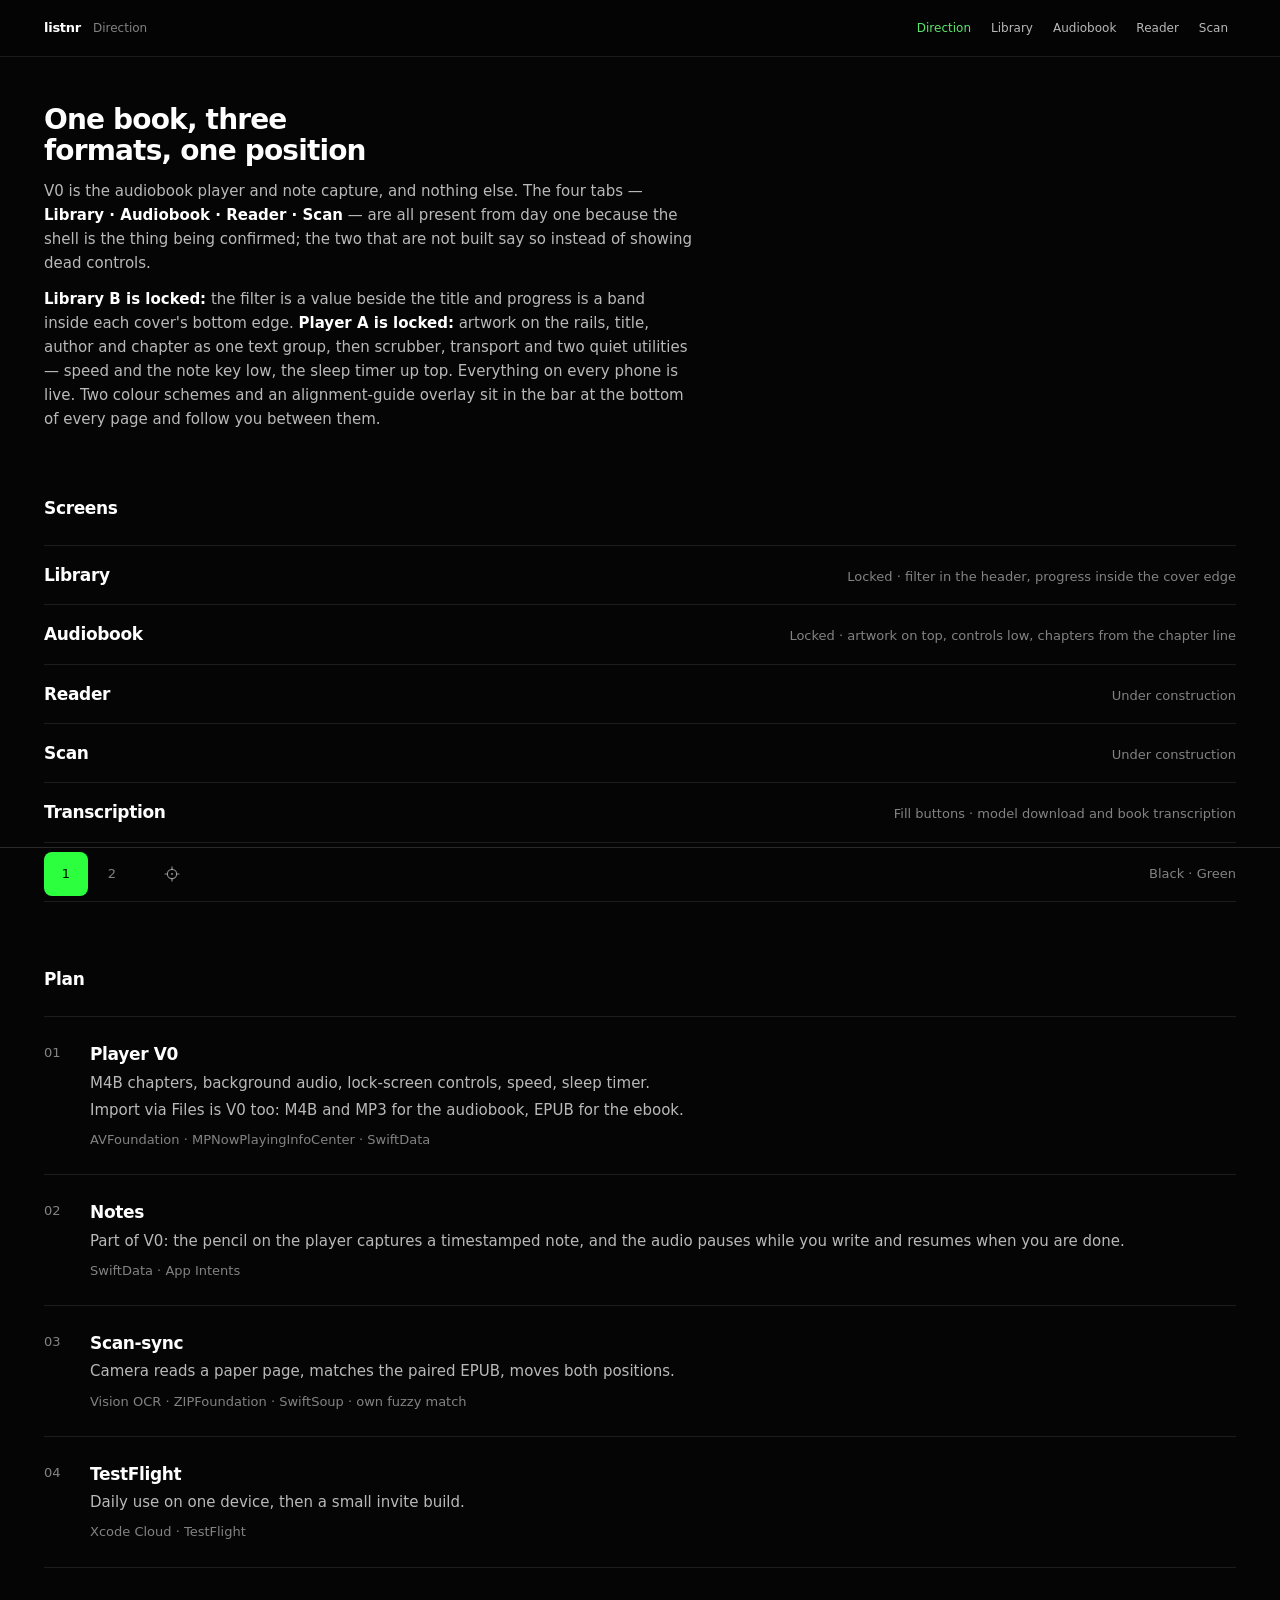
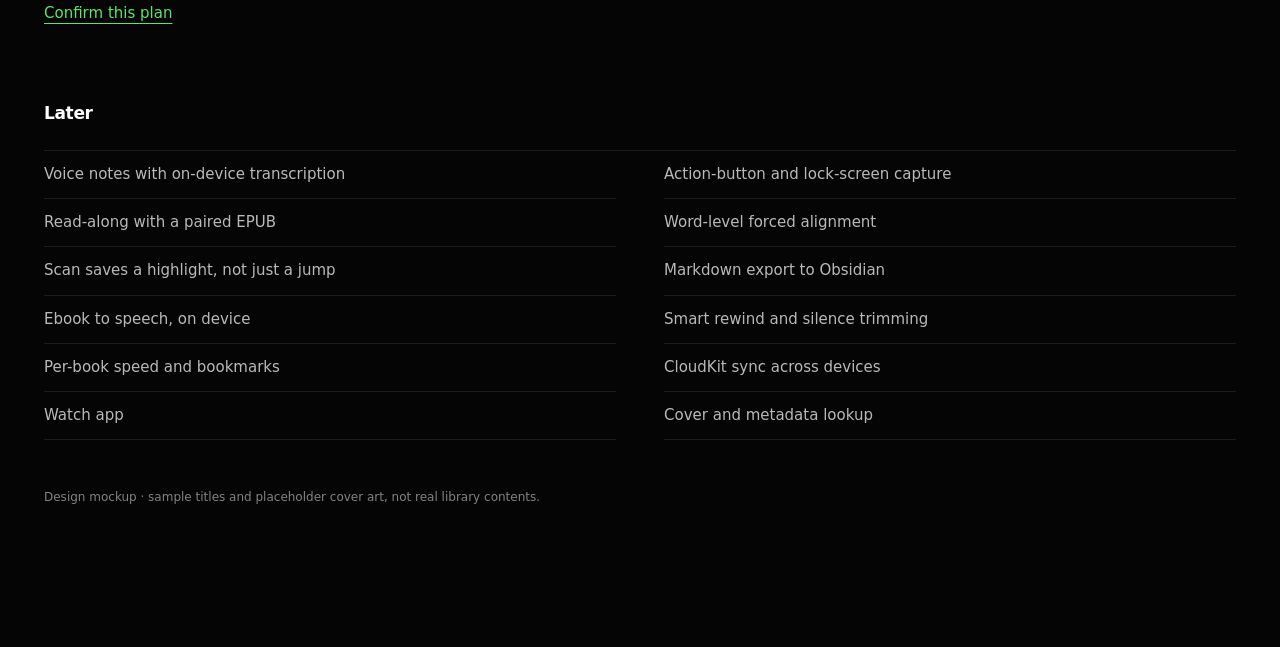
==== commit 86af2df5: "Merge remote-tracking branch 'origin/main' into t3code/background-book-transcription # Conflicts: #	" ====
--- a/docs/mockups/index.html
+++ b/docs/mockups/index.html
@@ -24,15 +24,8 @@
     band inside each cover's bottom edge. <strong>Player A is locked:</strong> artwork on the rails,
     title, author and chapter as one text group, then scrubber, transport and two quiet utilities —
     speed and the note key low, the sleep timer up top.
-    Everything on every phone is live. <strong>The accent is green</strong> — scheme 1, the default and
-    the one that ships; purple is kept as scheme 2 so the two can still be compared. The scheme numbers
-    and an alignment-guide overlay sit in the bar at the bottom of every page and follow you between them.
-  </p>
-  <p>
-    Library, Audiobook and Scan each carry a <strong>variant rail</strong> beside the phone: the choices
-    that screen still has open, one at a time, with what each one costs. The mix is in the URL, so a
-    combination can be linked and sent back. Reader has no rail — an under-construction sentence has
-    nothing left to decide.
+    Everything on every phone is live. Two colour schemes and an alignment-guide overlay sit in the
+    bar at the bottom of every page and follow you between them.
   </p>
 </div>
 
@@ -42,7 +35,8 @@
     <a href="library.html"><b>Library</b><span>Locked · filter in the header, progress inside the cover edge</span></a>
     <a href="audiobook.html"><b>Audiobook</b><span>Locked · artwork on top, controls low, chapters from the chapter line</span></a>
     <a href="reader.html"><b>Reader</b><span>Under construction</span></a>
-    <a href="scan.html"><b>Scan</b><span>One skeleton · the button carries the state, the frame holds the result</span></a>
+    <a href="scan.html"><b>Scan</b><span>Under construction</span></a>
+    <a href="transcribe.html"><b>Transcription</b><span>Fill buttons · model download and book transcription</span></a>
     <a href="icon.html"><b>App icon</b><span>Ten concepts · 8 chosen, violet on black</span></a>
   </nav>
 </div>
@@ -72,7 +66,7 @@
       <p class="k">Xcode Cloud · TestFlight</p>
     </div></li>
   </ol>
-  <p class="pg-act"><button class="quiet-act" type="button" id="confirm" aria-pressed="false"><span>Confirm this plan</span></button></p>
+  <p style="margin-top:24px"><button class="quiet-act" type="button" id="confirm" aria-pressed="false"><span>Confirm this plan</span></button></p>
 </div>
 
 <div class="pg-sect">
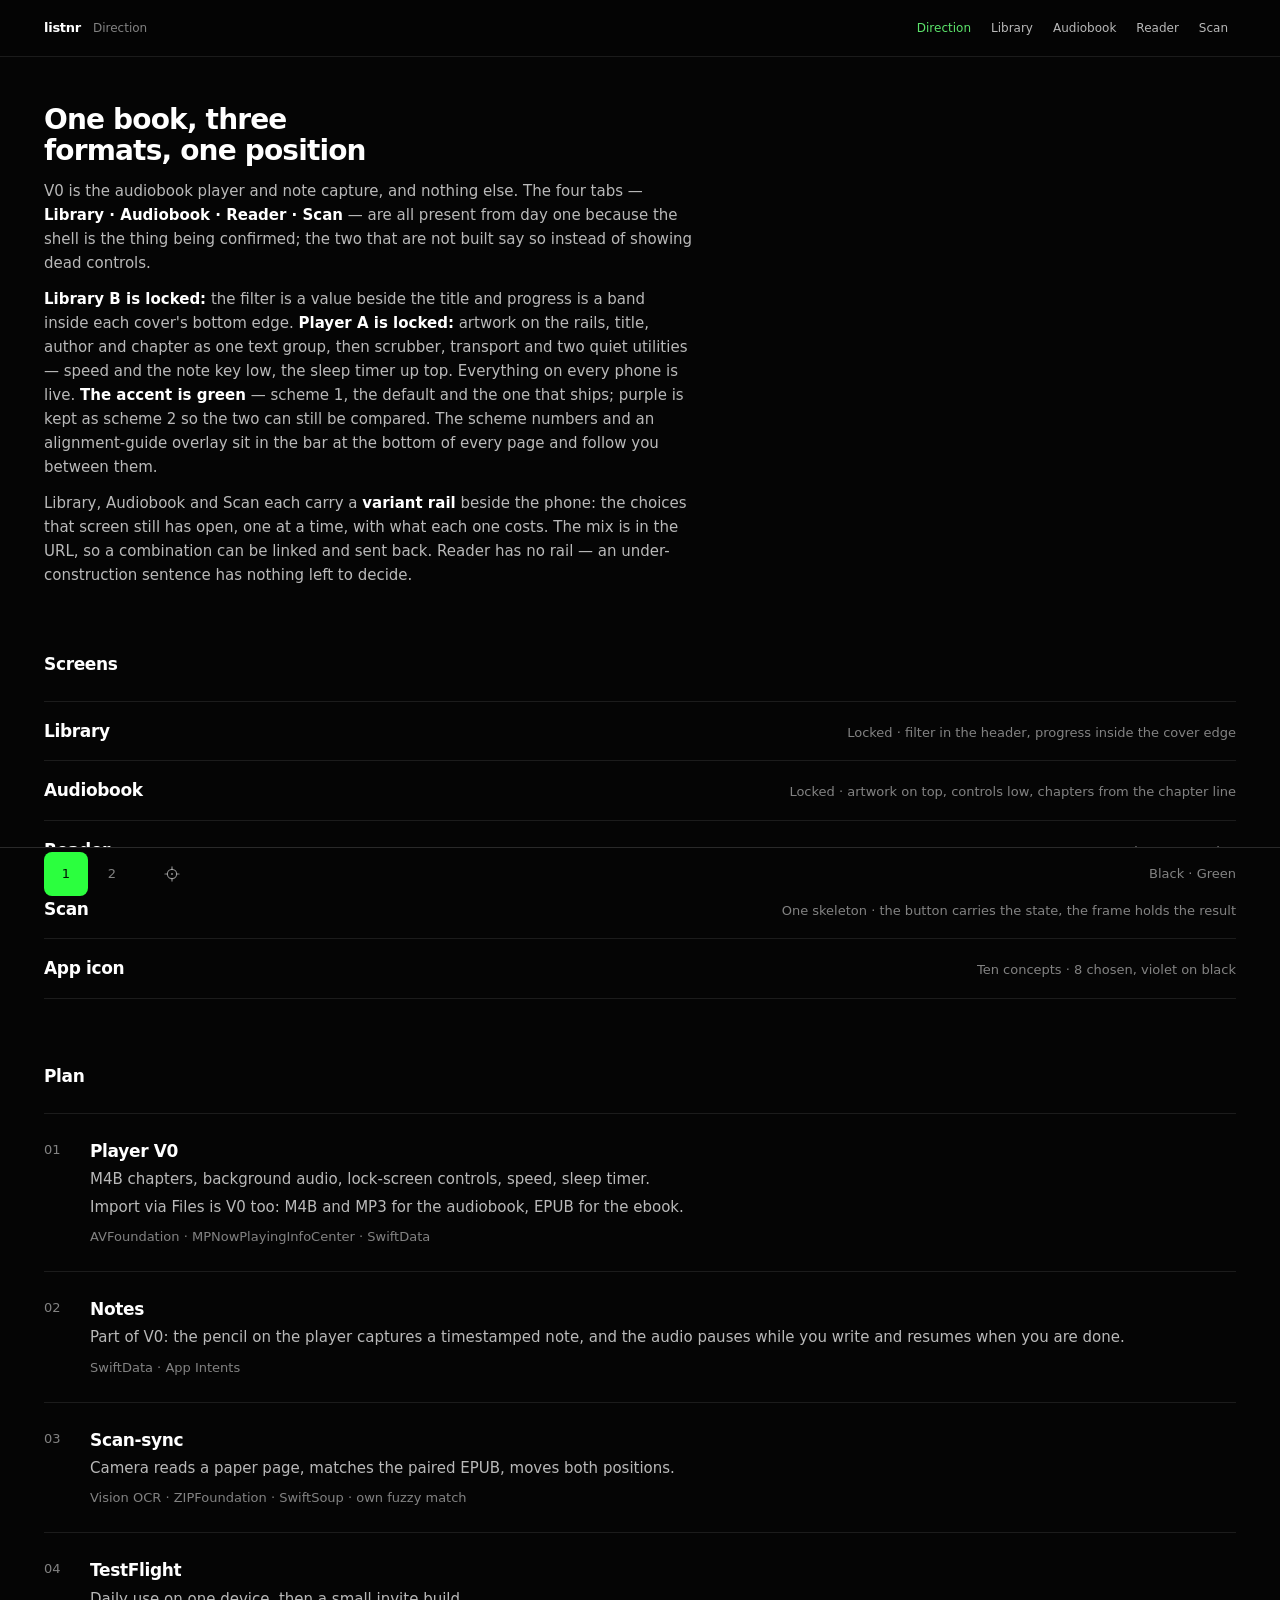
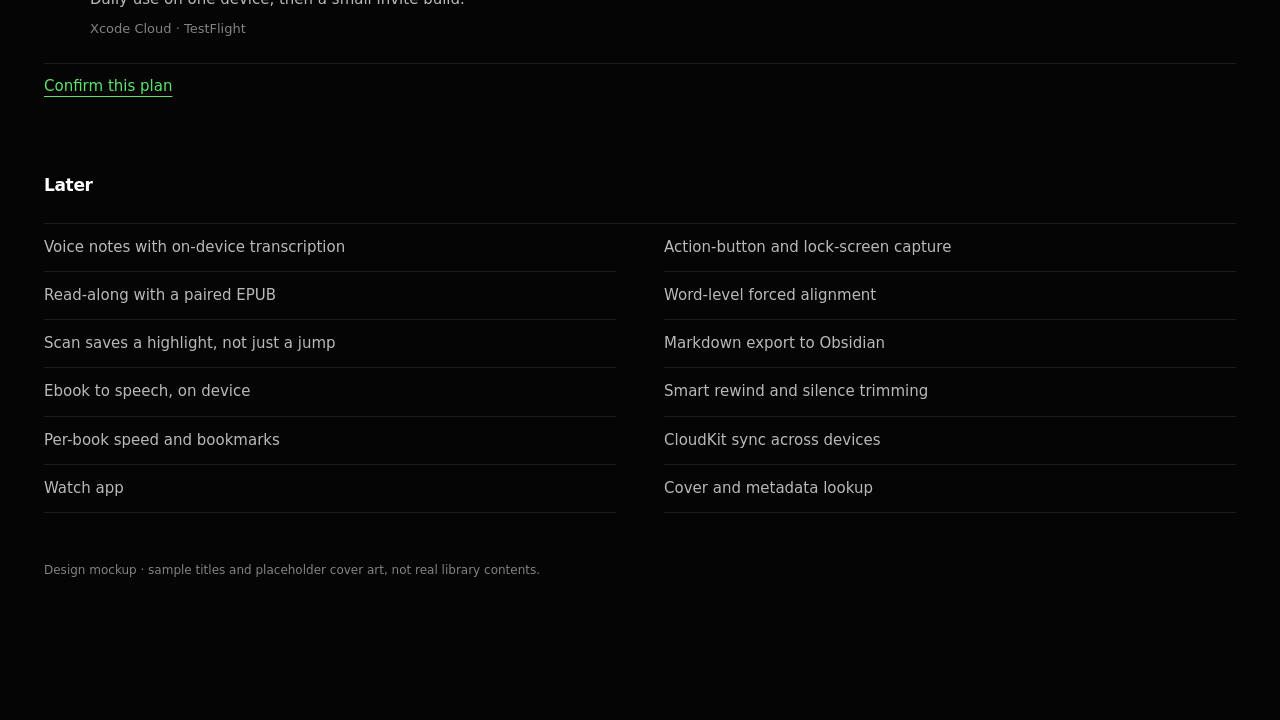
==== commit a876c597: "Merge pull request #4 from luisKisters/t3code/scan-to-position Mockups and plan for scan-to-position" ====
--- a/docs/mockups/index.html
+++ b/docs/mockups/index.html
@@ -24,8 +24,15 @@
     band inside each cover's bottom edge. <strong>Player A is locked:</strong> artwork on the rails,
     title, author and chapter as one text group, then scrubber, transport and two quiet utilities —
     speed and the note key low, the sleep timer up top.
-    Everything on every phone is live. Two colour schemes and an alignment-guide overlay sit in the
-    bar at the bottom of every page and follow you between them.
+    Everything on every phone is live. <strong>The accent is green</strong> — scheme 1, the default and
+    the one that ships; purple is kept as scheme 2 so the two can still be compared. The scheme numbers
+    and an alignment-guide overlay sit in the bar at the bottom of every page and follow you between them.
+  </p>
+  <p>
+    Library, Audiobook and Scan each carry a <strong>variant rail</strong> beside the phone: the choices
+    that screen still has open, one at a time, with what each one costs. The mix is in the URL, so a
+    combination can be linked and sent back. Reader has no rail — an under-construction sentence has
+    nothing left to decide.
   </p>
 </div>
 
@@ -35,8 +42,7 @@
     <a href="library.html"><b>Library</b><span>Locked · filter in the header, progress inside the cover edge</span></a>
     <a href="audiobook.html"><b>Audiobook</b><span>Locked · artwork on top, controls low, chapters from the chapter line</span></a>
     <a href="reader.html"><b>Reader</b><span>Under construction</span></a>
-    <a href="scan.html"><b>Scan</b><span>Under construction</span></a>
-    <a href="transcribe.html"><b>Transcription</b><span>Fill buttons · model download and book transcription</span></a>
+    <a href="scan.html"><b>Scan</b><span>One skeleton · the button carries the state, the frame holds the result</span></a>
     <a href="icon.html"><b>App icon</b><span>Ten concepts · 8 chosen, violet on black</span></a>
   </nav>
 </div>
@@ -66,7 +72,7 @@
       <p class="k">Xcode Cloud · TestFlight</p>
     </div></li>
   </ol>
-  <p style="margin-top:24px"><button class="quiet-act" type="button" id="confirm" aria-pressed="false"><span>Confirm this plan</span></button></p>
+  <p class="pg-act"><button class="quiet-act" type="button" id="confirm" aria-pressed="false"><span>Confirm this plan</span></button></p>
 </div>
 
 <div class="pg-sect">
